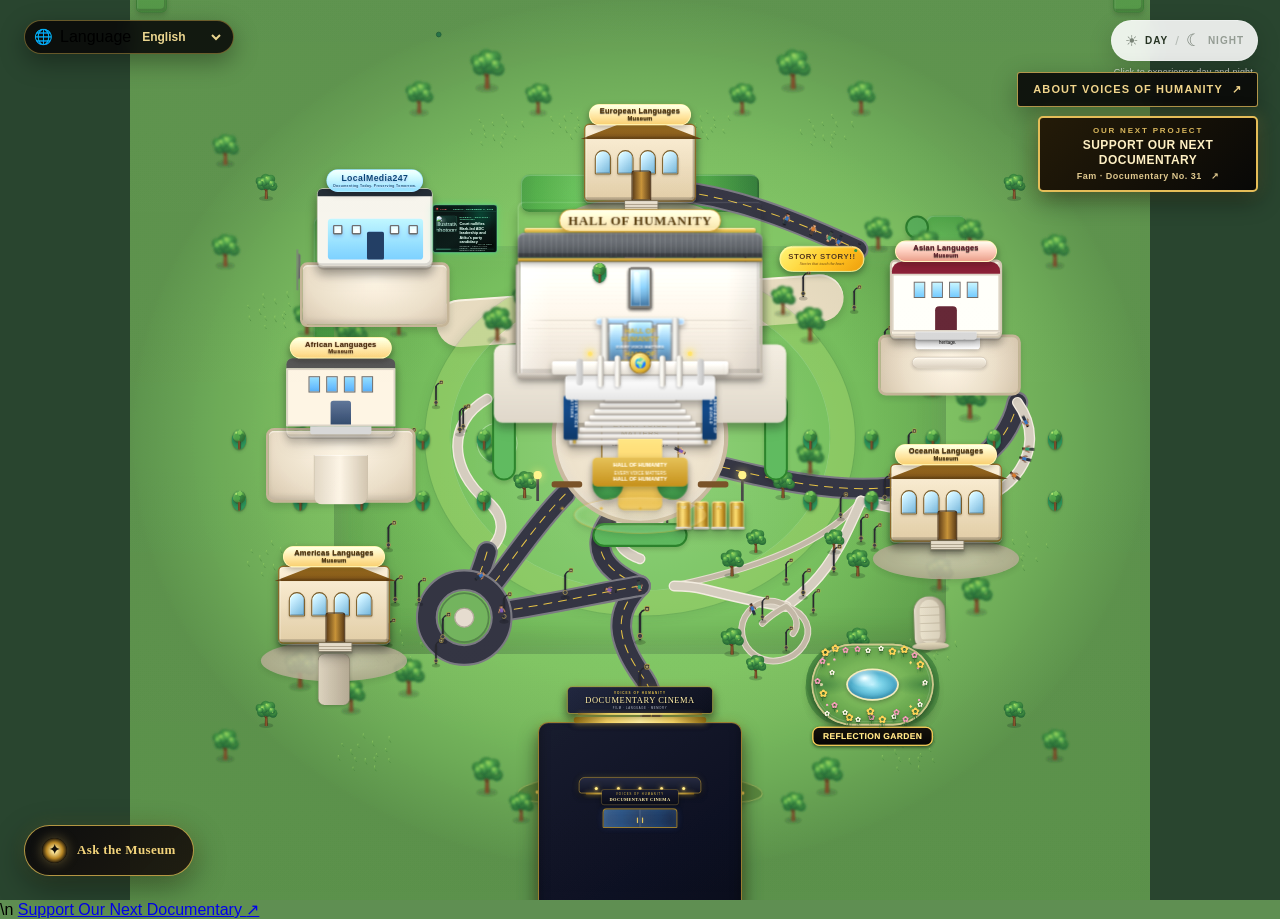
==== museum/index.html @ 7fad0af8 "Fix sponsorship link viewport positioning" ====
<!DOCTYPE html>
<html lang="en">

<head>

    <meta charset="UTF-8">

    <meta name="viewport"
          content="width=device-width, initial-scale=1.0">

    <title>Voices of Humanity Interactive Museum</title>

    <!-- Social sharing / Open Graph -->
    <meta property="og:title" content="Voices of Humanity — Interactive Digital Museum">
    <meta property="og:type" content="website">
    <meta property="og:url" content="https://franciserenje.github.io/voices-of-humanity/museum/">
    <meta property="og:description" content="Enter the living museum of Voices of Humanity: explore languages, cultures, documentaries, reflections and the Hall of Humanity.">
    <meta property="og:site_name" content="Voices of Humanity">
    <meta property="og:locale" content="en_US">
    <meta property="og:image" content="https://franciserenje.github.io/voices-of-humanity/images/logo/voices-of-humanity-logo-new.png">
    <meta property="og:image:alt" content="Voices of Humanity — Interactive Digital Museum">
    <meta property="og:image:type" content="image/png">
    <meta name="twitter:card" content="summary_large_image">
    <meta name="twitter:title" content="Voices of Humanity — Interactive Digital Museum">
    <meta name="twitter:description" content="Explore the living museum of Voices of Humanity. Every Voice Matters.">
    <meta name="twitter:image" content="https://franciserenje.github.io/voices-of-humanity/images/logo/voices-of-humanity-logo-new.png">

    <link rel="stylesheet" href="css/museum.css?v=20261013-lm247-editorial-images">
    <link rel="stylesheet" href="css/africa-click-fix.css?v=20261026-continental-hit-repair">
    <script src="js/continental-museum-click-repair.js?v=20261029-pointerup-recovery"></script>
    <link rel="stylesheet" href="css/cinema.css">
    <link rel="stylesheet" href="css/life/trees.css">
    <link rel="stylesheet" href="css/life/flags.css">
    <link rel="stylesheet" href="css/life/fountain.css">
    <link rel="stylesheet" href="css/life/birds.css">
    <link rel="stylesheet" href="css/life/visitors.css">
    <link rel="stylesheet" href="css/life/weather.css">
    <link rel="stylesheet" href="css/life/gardens.css?v=20261005-weight560">
    <link rel="stylesheet" href="css/museum-videos.css">
    <link rel="stylesheet" href="css/hall-humanity.css">
    <link rel="stylesheet" href="css/donate-column.css?v=20261026-donation-layer-fix">
    <link rel="stylesheet" href="css/museum-chat.css?v=20261009-chat-separation">
    <link rel="stylesheet" href="css/story-story.css?v=20261102-story-beside-hall-v6">
    <link rel="stylesheet" href="css/about-entry.css?v=20261030-about-entry-1">
    <link rel="stylesheet" href="css/fam-sponsorship-garden-entry.css?v=20261104-fam-compact-8">
    <script defer src="js/fam-sponsorship-garden-entry.js?v=20261104-fam-layout-fix-2"></script>

    <!-- TAWK INPUT FOCUS PROTECTION
         Screen-space museum fallbacks must not treat clicks over Tawk's iframe as building clicks. -->
    <script>
    (function(){
      window.__vohIsTawkInteraction = function(event){
        if(!event) return false;
        var target=event.target;
        if(target && target.closest && target.closest('#tawkchat-container,#tawkchat-minified-box,iframe[src*="tawk.to"],iframe[title*="tawk"]')) return true;
        var x=event.clientX, y=event.clientY;
        if((typeof x!=="number" || typeof y!=="number") && event.changedTouches && event.changedTouches.length){
          x=event.changedTouches[0].clientX;
          y=event.changedTouches[0].clientY;
        }
        if(typeof x!=="number" || typeof y!=="number") return false;
        var surfaces=document.querySelectorAll('#tawkchat-container,#tawkchat-minified-box,iframe[src*="tawk.to"],iframe[title*="tawk"]');
        for(var i=0;i<surfaces.length;i++){
          var r=surfaces[i].getBoundingClientRect();
          if(r.width>0 && r.height>0 && x>=r.left && x<=r.right && y>=r.top && y<=r.bottom) return true;
        }
        return false;
      };
    })();
    </script>

    <!-- VOH DONATION BUTTON INTERACTION PRIORITY
         Handle Donate panel controls before legacy museum capture handlers. -->
    <script>
    (function(){
      "use strict";
      function stop(event){
        event.preventDefault();
        event.stopPropagation();
        if(event.stopImmediatePropagation) event.stopImmediatePropagation();
      }
      function announce(message){
        var status=document.getElementById("vohDonateCopyStatus");
        if(status) status.textContent=message;
      }
      function copyAccount(button){
        var number=document.getElementById("vohDonateAccountNumber");
        var value=number ? number.textContent.trim() : "";
        if(!value) return;
        function success(){
          announce("Account number copied.");
          button.textContent="Copied!";
        }
        function failure(){
          announce("Copy was not available. Please select and copy the account number above.");
          button.textContent="Copy account number";
        }
        if(navigator.clipboard && window.isSecureContext && navigator.clipboard.writeText){
          navigator.clipboard.writeText(value).then(success).catch(failure);
          return;
        }
        var field=document.createElement("textarea");
        field.value=value;
        field.setAttribute("readonly","");
        field.style.position="fixed";
        field.style.left="-9999px";
        document.body.appendChild(field);
        field.select();
        var ok=false;
        try{ok=document.execCommand("copy");}catch(error){ok=false;}
        document.body.removeChild(field);
        if(ok) success(); else failure();
      }
      function handle(event){
        var target=event.target;
        if(!target || !target.closest) return;
        var copy=target.closest("#vohCopyAccountNumber");
        var close=target.closest("#vohDonateClose");
        var contact=target.closest("#vohDonateContact");
        if(!copy && !close && !contact) return;
        stop(event);
        var overlay=document.getElementById("vohDonateOverlay");
        if(copy){copyAccount(copy);return;}
        if(overlay){
          overlay.classList.remove("open");
          overlay.setAttribute("aria-hidden","true");
        }
        if(close){
          var donate=document.getElementById("vohDonateColumn");
          if(donate && donate.focus) donate.focus({preventScroll:true});
          return;
        }
        if(contact){
          if(typeof window.__vohOpenMuseumChat==="function") window.__vohOpenMuseumChat(event);
          else {
            var launcher=document.getElementById("museumChatLauncher");
            if(launcher) launcher.click();
          }
        }
      }
      window.addEventListener("click",handle,true);
      window.addEventListener("pointerup",function(event){
        if(event.pointerType!=="mouse") handle(event);
      },true);
      window.addEventListener("touchend",function(event){handle(event);},true);
    })();
    </script>

    <!-- ==========================================
         VOH INTERACTION PRIORITY LAYER
         Registered before the museum engines so
         exhibit clicks cannot be swallowed by legacy
         camera/scene handlers.
    =========================================== -->
    <script>
    (function(){
        function reflectionClose(target){
            var button = target && target.closest ? target.closest(".reflection-garden-close") : null;
            if(!button) return false;
            var overlay = button.closest(".reflection-garden-overlay");
            if(!overlay) return false;
            overlay.classList.remove("open");
            overlay.hidden = true;
            overlay.style.display = "none";
            overlay.style.visibility = "hidden";
            overlay.style.opacity = "0";
            overlay.style.pointerEvents = "none";
            overlay.style.zIndex = "-1";
            document.body.classList.remove("reflection-garden-open");
            return true;
        }

        function isAfricanOverlayActuallyVisible(overlay){
            if(!overlay || overlay.hidden || !overlay.classList.contains("open")) return false;
            var style = window.getComputedStyle ? window.getComputedStyle(overlay) : null;
            if(overlay.getAttribute("aria-hidden") === "true") return false;
            if(style && (style.display === "none" || style.visibility === "hidden" || Number(style.opacity) === 0)) return false;
            return true;
        }

        function ensureAfricanOverlay(){
            var overlay = document.querySelector(".african-languages-experience-overlay");
            if(!overlay){
                overlay = document.createElement("div");
                overlay.className = "african-languages-experience-overlay";
                overlay.innerHTML =
                    '<div class="african-languages-experience-card" role="dialog" aria-modal="true" aria-labelledby="africanLanguagesFallbackTitle">' +
                      '<button class="african-languages-close-hit-zone" type="button" aria-label="Close African Languages Museum">×</button>' +
                      '<div class="african-languages-experience-eyebrow">AFRICAN LANGUAGES MUSEUM</div>' +
                      '<h2 id="africanLanguagesFallbackTitle">African Languages Museum</h2>' +
                      '<p class="african-languages-experience-intro">Explore Africa’s linguistic diversity through language learning, documentaries, cultural knowledge and living community voices.</p>' +
                      '<div class="african-languages-experience-list">' +
                        '<a class="african-language-feature featured" href="/museum/academy/igede.html">' +
                          '<span class="feature-number">01</span><span class="feature-content"><strong>Igede Language Series</strong><span>Explore Igede words, pronunciation, everyday expressions and lessons.</span><small>Igede Language Learning Centre</small></span><span class="feature-action">ENTER CENTRE →</span>' +
                        '</a>' +
                        '<div class="african-language-feature"><span class="feature-number">02</span><span class="feature-content"><strong>Explore African Language Voices</strong><span>Discover languages, documentaries and cultural records from across Africa.</span></span></div>' +
                        '<div class="african-language-feature"><span class="feature-number">03</span><span class="feature-content"><strong>Language, Culture &amp; Memory</strong><span>Stories connecting language with identity, history and heritage.</span></span></div>' +
                      '</div></div>';
                document.body.appendChild(overlay);
                var close = overlay.querySelector(".african-languages-close-hit-zone");
                if(close){
                    close.addEventListener("click", function(e){
                        e.preventDefault();
                        e.stopImmediatePropagation();
                        overlay.classList.remove("open");
                        overlay.hidden = true;
                        overlay.setAttribute("aria-hidden","true");
                        overlay.style.display = "none";
                        document.body.classList.remove("african-languages-overlay-open");
                    }, true);
                }
                overlay.addEventListener("click", function(e){
                    if(e.target === overlay){
                        overlay.classList.remove("open");
                        overlay.hidden = true;
                        overlay.setAttribute("aria-hidden","true");
                        overlay.style.display = "none";
                        document.body.classList.remove("african-languages-overlay-open");
                    }
                }, true);
            }
            return overlay;
        }

        function africanOpen(target){
            var building = target && target.closest
                ? target.closest("#africaMuseum")
                : (target && target.id === "africaMuseum" ? target : null);
            if(!building) return false;
            var overlay = ensureAfricanOverlay();
            if(typeof overlay._open === "function"){
                overlay._open();
            }else{
                overlay.hidden = false;
                overlay.removeAttribute("aria-hidden");
                overlay.style.display = "flex";
                overlay.style.visibility = "visible";
                overlay.style.opacity = "1";
                overlay.style.pointerEvents = "auto";
                overlay.style.zIndex = "2147483647";
                overlay.classList.add("open");
                document.body.classList.add("african-languages-overlay-open");
            }
            return true;
        }

        /* SHARED BUILDING CLICK RECOVERY
           One screen-space fallback for the three affected buildings.
           It calls each building's existing opener and deliberately excludes
           chat panels, open exhibits, and the separate LocalMedia247 news screen. */
        function recoverBuildingClick(event){
            if(!event || event.type !== "click") return false;
            var target = event.target;
            if(target && target.closest){
                if(target.closest("#museumChat,#museumChatLauncher,.reflection-garden-overlay,.lm247-experience-overlay,.lm247-news-reader")) return false;
                /* Ignore clicks inside an exhibit only while it is actually open.
                   A hidden overlay must not block recovery of a building click. */
                var activeExhibit = target.closest(".african-languages-experience-overlay,.voh-continental-direct,.continental-language-experience-overlay");
                if(activeExhibit && activeExhibit.classList.contains("open")) return false;
                if(window.__vohIsTawkInteraction && window.__vohIsTawkInteraction(event)) return false;
            }

            /* DIRECT TARGET PRIORITY — if the browser reports either museum
               building as the click target, open it immediately. Do not depend
               on transformed screen-space bounds or later camera handlers. */
            var directAfrica = target && target.closest ? target.closest("#africaMuseum") : null;
            var directAmericas = target && target.closest ? target.closest("#americasMuseum") : null;
            if(directAfrica){
                var directAfricaOverlay = document.querySelector(".african-languages-experience-overlay");
                if(!isAfricanOverlayActuallyVisible(directAfricaOverlay)){
                    africanOpen(directAfrica);
                    event.preventDefault();
                    if(event.stopImmediatePropagation) event.stopImmediatePropagation();
                    else event.stopPropagation();
                    return true;
                }
            }
            if(directAmericas){
                var directAmericasOverlay = document.querySelector('.voh-continental-direct[data-building="americasMuseum"]') ||
                                            document.querySelector('.continental-language-experience-overlay[data-building="americasMuseum"]');
                if(directAmericasOverlay && !directAmericasOverlay.classList.contains("open")){
                    if(typeof directAmericasOverlay._open === "function") directAmericasOverlay._open();
                    else {
                        directAmericasOverlay.hidden = false;
                        directAmericasOverlay.removeAttribute("aria-hidden");
                        directAmericasOverlay.style.display = "flex";
                        directAmericasOverlay.style.visibility = "visible";
                        directAmericasOverlay.style.opacity = "1";
                        directAmericasOverlay.style.pointerEvents = "auto";
                        directAmericasOverlay.style.zIndex = "2147483647";
                        directAmericasOverlay.classList.add("open");
                    }
                    event.preventDefault();
                    if(event.stopImmediatePropagation) event.stopImmediatePropagation();
                    else event.stopPropagation();
                    return true;
                }
            }

            var x = event.clientX, y = event.clientY;
            if(typeof x !== "number" || typeof y !== "number") return false;

            function containsPoint(el){
                if(!el) return false;
                var r = el.getBoundingClientRect();
                return r.width > 0 && r.height > 0 && x >= r.left && x <= r.right && y >= r.top && y <= r.bottom;
            }

            var africa = document.getElementById("africaMuseum");
            var africaHit = africa && africa.querySelector(":scope > .full-building-hit-surface");
            /* Use the actual building and its transparent hit surface. The
               whole Africa complex is much larger than the building and must
               not turn nearby paths or exhibits into accidental Africa clicks. */
            var africaBoundsHit = containsPoint(africaHit) || containsPoint(africa);
            if(!africaBoundsHit && africa){
                var africaRect = africa.getBoundingClientRect();
                africaBoundsHit = africaRect.width > 0 && africaRect.height > 0 &&
                    x >= africaRect.left - 12 && x <= africaRect.right + 12 &&
                    y >= africaRect.top - 74 && y <= africaRect.bottom + 12;
            }
            if(africaBoundsHit){
                var africaOverlay = document.querySelector(".african-languages-experience-overlay");
                if(isAfricanOverlayActuallyVisible(africaOverlay)) return false;

                /* Recover even if the main exhibit script failed to create its
                   panel: africanOpen() creates the fallback panel when needed. */
                if(africa && typeof africanOpen === "function") africanOpen(africa);
                else if(africaOverlay && typeof africaOverlay._open === "function") africaOverlay._open();

                event.preventDefault();
                if(typeof event.stopImmediatePropagation === "function") event.stopImmediatePropagation();
                else event.stopPropagation();
                return true;
            }

            var americas = document.getElementById("americasMuseum");
            var americasHit = americas && americas.querySelector(":scope > .full-building-hit-surface");
            var americasBoundsHit = containsPoint(americasHit) || containsPoint(americas);
            if(!americasBoundsHit && americas){
                var americasRect = americas.getBoundingClientRect();
                americasBoundsHit = americasRect.width > 0 && americasRect.height > 0 &&
                    x >= americasRect.left - 12 && x <= americasRect.right + 12 &&
                    y >= americasRect.top - 74 && y <= americasRect.bottom + 12;
            }
            if(americasBoundsHit){
                var americaOverlay = document.querySelector('.voh-continental-direct[data-building="americasMuseum"]') ||
                                     document.querySelector('.continental-language-experience-overlay[data-building="americasMuseum"]');
                if(americaOverlay && !americaOverlay.classList.contains("open")){
                    if(typeof americaOverlay._open === "function") americaOverlay._open();
                    else {
                        americaOverlay.hidden = false;
                        americaOverlay.style.display = "flex";
                        americaOverlay.style.visibility = "visible";
                        americaOverlay.style.opacity = "1";
                        americaOverlay.style.pointerEvents = "auto";
                        americaOverlay.style.zIndex = "2147483647";
                        americaOverlay.classList.add("open");
                    }
                    event.preventDefault();
                    event.stopImmediatePropagation();
                    return true;
                }
                return false;
            }

            var lmBuilding = document.getElementById("lm247Building");
            if(containsPoint(lmBuilding)){
                /* The live news screen is a distinct clickable surface. */
                if(containsPoint(document.getElementById("lm247NewsWall"))) return false;
                if(typeof window.__vohOpenLocalMedia247 === "function"){
                    window.__vohOpenLocalMedia247();
                    event.preventDefault();
                    event.stopImmediatePropagation();
                    return true;
                }
            }
            return false;
        }

        function africanClose(target){
            var button = target && target.closest ? target.closest(".african-languages-experience-close") : null;
            if(!button) return false;

            var overlay = button.closest(".african-languages-experience-overlay");
            if(!overlay) return false;

            overlay.classList.remove("open");
            overlay.hidden = true;
            overlay.setAttribute("aria-hidden","true");
            overlay.style.display = "none";
            overlay.style.visibility = "hidden";
            overlay.style.opacity = "0";
            overlay.style.pointerEvents = "none";
            overlay.style.zIndex = "-1";
            document.body.classList.remove("african-languages-overlay-open");

            if(typeof window.returnToMuseumHomepage === "function"){
                window.returnToMuseumHomepage();
            }
            return true;
        }

        function capture(event){
            /* ASK THE MUSEUM launcher — absolute first priority.
               The launcher sits outside #museumChat, so the world hit-test
               layers must never be allowed to swallow its click. */
            var launcherTarget = event && event.target && event.target.closest
                ? event.target.closest("#museumChatLauncher")
                : null;
            if(launcherTarget){
                /* Handle the launcher only on the completed click gesture.
                   Opening on pointerdown/touchend and then toggling again on
                   click caused the guide to open and immediately close. */
                if(event.type === "click"){
                    event.preventDefault();
                    if(typeof event.stopImmediatePropagation === "function") event.stopImmediatePropagation();
                    if(typeof window.__vohOpenMuseumChat === "function"){
                        window.__vohOpenMuseumChat(event);
                    }
                }
                return;
            }

            /* ASK THE MUSEUM — absolute first priority.
               Several older museum hit-test layers are registered later
               and can swallow clicks based on screen coordinates. Handle
               suggestion clicks here, before those layers get the event. */
            var chatTarget = event && event.target && event.target.closest
                ? event.target.closest("#museumChat")
                : null;
            if(chatTarget){
                /* Ask the Museum owns its own interaction path. This handler
                   is deliberately the earliest window-capture layer so no
                   later museum hit-test can swallow a suggestion click. */
                var path = typeof event.composedPath === "function" ? event.composedPath() : [];
                var suggestion = null;

                for(var i=0;i<path.length;i++){
                    var node=path[i];
                    if(node && node.getAttribute && node.getAttribute("data-chat-intent")){
                        suggestion=node;
                        break;
                    }
                }

                if(!suggestion && event.target && event.target.closest){
                    suggestion=event.target.closest("[data-chat-intent]");
                }

                if(suggestion){
                    var intent=suggestion.getAttribute("data-chat-intent");
                    var handled=suggestion.getAttribute("data-voh-handled");

                    /* Suggestions are activated only by the completed click.
                       Handling pointerdown/touchstart here can cancel the
                       browser's later click, making the buttons appear dead. */
                    if(event.type === "click"){
                        event.preventDefault();
                        if(typeof event.stopImmediatePropagation === "function"){
                            event.stopImmediatePropagation();
                        }else{
                            event.stopPropagation();
                        }

                        var messages=document.getElementById("museumChatMessages");
                        var answerFn=window.VOHMuseumAnswerFor;

                        if(messages){
                            var bot=document.createElement("div");
                            bot.className="museum-chat-message museum-chat-bot";

                            if(typeof answerFn === "function"){
                                bot.innerHTML=answerFn("intent:"+intent);
                            }else{
                                var emergency={
                                    voices:"Voices of Humanity is a digital museum dedicated to documenting, preserving and celebrating the world's languages and cultures through documentary filmmaking, research, education and digital archiving. Its guiding principle is: <em>Every Voice Matters.</em>",
                                    whatSee:"You can explore the Hall of Humanity, Reflection Garden, Documentary Cinema, continental language museums and the LocalMedia247 media space.",
                                    reflection:"The Reflection Garden is the museum's quiet space for daily reflections. It preserves the numbered Voices of Humanity reflection cards as a living archive.",
                                    hall:"The Hall of Humanity is the symbolic heart of the museum. It represents a shared home for humanity's many voices and carries the message <em>Every Voice Matters.</em>",
                                    services:"<strong>LocalMedia247 services</strong><br><br>Verified news reporting, fact-checking, documentary research and production, video editing, content creation, website creation and digital media projects.",
                                    human:"<strong>Speak to a human</strong><br><br>Francis is available to respond personally. Start a live conversation with the Voices of Humanity team below.<br><br><button type=\"button\" class=\"museum-live-helpdesk-button\" onclick=\"window.__vohOpenLiveHelpdesk && window.__vohOpenLiveHelpdesk()\">Start live chat →</button>"
                                };
                                bot.innerHTML=emergency[intent]||emergency.voices;
                            }

                            messages.appendChild(bot);
                            messages.scrollTop=messages.scrollHeight;
                        }
                    }
                    return;
                }

                /* Non-suggestion controls in Ask the Museum are also outside
                   the world hit-test system. */
                return;
            }

            /* African Museum close gets first priority at the window
               capture layer, before any building/camera handlers. */
            if(event.type === "click" && africanClose(event.target)){
                event.preventDefault();
                event.stopImmediatePropagation();
                return;
            }

            if(reflectionClose(event.target)){
                event.preventDefault();
                event.stopImmediatePropagation();
                return;
            }

            if(recoverBuildingClick(event)) return;

        }
        window.addEventListener("pointerdown", capture, true);
        window.addEventListener("click", capture, true);
        window.addEventListener("touchend", capture, true);

        /* LOCALMEDIA247 BUILDING PRIORITY
           The headquarters is its own interaction surface. Register this
           early, before the museum/world handlers, so a building click cannot
           be swallowed by camera or scene navigation. The news wall remains
           a separate sibling target. */
        function localMedia247BuildingOpen(event){
            if(typeof window.__vohOpenLocalMedia247 !== "function") return false;

            /* The Ask the Museum panel is a completely separate UI layer.
               Never let the LocalMedia247 screen-space fallback interpret
               clicks inside the chat as clicks on the building underneath. */
            var chat = event && event.target && event.target.closest
                ? event.target.closest("#museumChat")
                : null;
            if(chat || (window.__vohIsTawkInteraction && window.__vohIsTawkInteraction(event))) return false;

            var building = event && event.target && event.target.closest
                ? event.target.closest("#lm247Building")
                : null;

            /* Normal path: the event actually lands on the building. */
            if(!building){
                /* Robust fallback: if another world/camera layer becomes the
                   event target, use the building's actual screen-space bounds.
                   This keeps the building clickable without moving or covering
                   the separate news screen. */
                var el = document.getElementById("lm247Building");
                var screen = document.getElementById("lm247NewsWall");
                if(!el || !event || typeof event.clientX !== "number" || typeof event.clientY !== "number"){
                    return false;
                }

                var rect = el.getBoundingClientRect();
                var insideBuilding =
                    event.clientX >= rect.left &&
                    event.clientX <= rect.right &&
                    event.clientY >= rect.top &&
                    event.clientY <= rect.bottom;

                if(!insideBuilding) return false;

                /* Keep the news wall independent by its actual event target.
                   Its bounding rectangle can overlap the building's screen-space
                   box and must not suppress clicks on the building's left side. */
                if(event.target && event.target.closest && event.target.closest("#lm247NewsWall")) return false;
            }

            event.preventDefault();
            if(typeof event.stopImmediatePropagation === "function"){
                event.stopImmediatePropagation();
            }else{
                event.stopPropagation();
            }
            window.__vohOpenLocalMedia247();
            return true;
        }

        /* Use one completed click gesture for LocalMedia247.
           Opening on pointerdown/touchend and again on click can fire the
           same open action multiple times and make the building appear dead. */
        window.addEventListener("click", function(event){
            localMedia247BuildingOpen(event);
        }, true);


        document.addEventListener("keydown", function(event){
            if(event.key === "Escape"){
                var reflection=document.querySelector(".reflection-garden-overlay.open");
                if(reflection){
                    reflection.classList.remove("open");
                    reflection.hidden=true;
                    reflection.style.display="none";
                    reflection.style.visibility="hidden";
                    reflection.style.opacity="0";
                    reflection.style.pointerEvents="none";
                    reflection.style.zIndex="-1";
                    document.body.classList.remove("reflection-garden-open");
                }
            }
        }, true);
    })();
    </script>

</head>

<body>

<a class="museum-about-shortcut" href="../about.html" target="_blank" rel="noopener" aria-label="Read about Voices of Humanity">ABOUT VOICES OF HUMANITY <span aria-hidden="true">↗</span></a>

<div id="viewport">
<div id="dayNightControl" aria-label="Museum time control">
    <button id="dayNightToggle" type="button" aria-pressed="true">
        <span class="timeIcon">☀</span>
        <span class="timeLabel">DAY</span>
        <span class="timeDivider">/</span>
        <span class="timeIcon nightIcon">☾</span>
        <span class="timeLabel active">NIGHT</span>
    </button>
    <div id="timeHint">Click to experience day and night</div>
</div>


<!--=====================================
        MUSEUM INFORMATION PANEL
======================================-->

<div id="museumPanel">

    <div id="museumPanelHeader">

        🏛 Hall of Humanity

    </div>

    <div id="museumPanelBody">

        The symbolic heart of
        Voices of Humanity.

        <br><br>

        Every language tells a story.

        Every culture preserves wisdom.

        Every voice matters.

    </div>

    <button id="enterMuseum">

        ENTER

    </button>

</div>

<div id="world">

    <div id="skyOverlay"></div>

    <div id="campus">

<!-- ======================================
     MUSEUM CAMPUS
====================================== -->


    <!-- ======================================
         HERITAGE SQUARE
    ====================================== -->

    <section id="heritage-square">

        <div id="fountain"></div>

        <div class="flag flag1"></div>
        <div class="flag flag2"></div>
        <div class="flag flag3"></div>
        <div class="flag flag4"></div>

    </section>


    <!-- ======================================
         HALL OF HUMANITY
    ====================================== -->

  
        <div class="cornerGarden garden1"></div>
<div class="cornerGarden garden2"></div>
<div class="cornerGarden garden3"></div>
<div class="cornerGarden garden4"></div>

<section id="hall-humanity" class="flyTarget" aria-label="Focus on Hall of Humanity">

        <div class="hall-title">

            Hall of Humanity

        </div>

        <div class="hall-roof"></div>

        <div class="hall-body">

            <div class="windows">

                <div class="window"></div>
                <div class="window"></div>
                <div class="window"></div>
                <div class="window"></div>
                <div class="window"></div>
                <div class="window"></div>

            </div>

            <div class="hallEntrance">

            <div class="glassCanopy">

    <div class="canopyTop"></div>

    <div class="canopySupport supportLeft"></div>

    <div class="canopySupport supportRight"></div>

</div>

    <div class="mainGlassDoor"></div>

    <div class="sideGlass leftGlass"></div>

    <div class="sideGlass rightGlass"></div>

            <div class="pillar leftPillar"></div>

<div class="pillar rightPillar"></div>

<div class="hallGoldSign">

    HALL OF HUMANITY

    <span>Every Voice Matters</span>

</div>

</div>

        </div>

       <div class="hall-grand-entrance">

    <!-- Upper Marble Terrace -->

    <div class="entrance-terrace"></div>

    <!-- Grand Staircase -->

    <div class="grand-staircase">

        <div class="stair step1"></div>
        <div class="stair step2"></div>
        <div class="stair step3"></div>
        <div class="stair step4"></div>
        <div class="stair step5"></div>
        <div class="stair step6"></div>
        <div class="stair step7"></div>
        <div class="stair step8"></div>

        <div class="handrail left"></div>
        <div class="handrail right"></div>

        
    </div>
    <div class="museumBanner bannerLeft">

    EVERY VOICE MATTERS

</div>

<div class="museumBanner bannerRight">

    LANGUAGES OF THE WORLD

</div>
    

<div class="entrance-terrace">

    <div class="terrace-floor"></div>

    <div class="balustrade left"></div>
    <div class="balustrade right"></div>

    <div class="column left1"></div>
    <div class="column left2"></div>

    <div class="column right1"></div>
    <div class="column right2"></div>

    <div class="entrance-light light-left"></div>
    <div class="entrance-light light-right"></div>

</div>

<div class="museumSeal">

🌍

</div>

        <div class="ceremonial-path"></div>

        <div class="hall-forecourt">
            <div class="voice-pillar pillar-igede">IG</div>
            <div class="voice-pillar pillar-yoruba">YO</div>
            <div class="voice-pillar pillar-igbo">IG</div>
            <div class="voice-pillar pillar-hausa">HA</div>
            <div class="voice-pillar pillar-swahili">SW</div>
            <div class="voice-pillar pillar-sami">SA</div>
            <div class="voice-pillar pillar-wukchumni">WU</div>
            <div class="voice-pillar pillar-samoan">SM</div>
            <div class="forecourt-ring"></div>
        </div>

        <div class="hall-flag-line" aria-hidden="true">
            <span>◈</span><span>◈</span><span>◈</span><span>◈</span><span>◈</span>
        </div>

        <div class="planter planter-left"></div>
        
        <div class="planter planter-right"></div>

        <div class="hall-plaque">

    HALL OF HUMANITY

    <span>Every Voice Matters</span>

    </div>

    </section>


<!-- Donate now appears inside the opened Hall of Humanity gallery. -->

<!-- ======================================
         GRAND PLAZA
====================================== -->

<section id="grandPlaza">

    <div class="plazaCircle"></div>

    <div class="flowerBed flowerTop"></div>
    <div class="flowerBed flowerBottom"></div>

    <div class="flowerBed flowerLeft"></div>
    <div class="flowerBed flowerRight"></div>

    <div class="bench bench1"></div>
    <div class="bench bench2"></div>

    <div class="bench bench3"></div>
    <div class="bench bench4"></div>

    <div class="lamp lamp1"></div>
    <div class="lamp lamp2"></div>

    <div class="lamp lamp3"></div>
    <div class="lamp lamp4"></div>

    <!-- HERITAGE MONUMENT -->

<div id="heritageMonument">

    <div class="monumentGlobe"></div>

    <div class="monumentBody">

        <h2>EVERY VOICE MATTERS</h2>

        <p>
            Languages are humanity's living heritage.
        </p>

        <span>
            Voices of Humanity Interactive Museum
        </span>

    </div>

</div>

    <div class="directionSign signNorth">

        ↑ Hall of Humanity

    </div>


</section>

<div id="eternalFlame">

    <div class="flame-base"></div>

    <div class="flame"></div>

</div>

    <!-- ======================================
     HALL GARDENS
====================================== -->

<div class="hallGarden northGarden"></div>
<div class="hallGarden southGarden"></div>

<div class="hallGarden westGarden"></div>
<div class="hallGarden eastGarden"></div>

<div class="flowerBed flowerA"></div>
<div class="flowerBed flowerB"></div>

<div class="flowerBed flowerC"></div>
<div class="flowerBed flowerD"></div>

<div class="royalTree treeA"></div>
<div class="royalTree treeB"></div>

<div class="royalTree treeC"></div>
<div class="royalTree treeD"></div>
  
<!-- ===========================
     LM247 AVENUE
=========================== -->

<div class="lmTree tree1"></div>
<div class="lmTree tree2"></div>
<div class="lmTree tree3"></div>

<div class="lmTree tree4"></div>
<div class="lmTree tree5"></div>
<div class="lmTree tree6"></div>

<div class="streetLight light1">

    <div class="lampHead"></div>

    <div class="lightGlow"></div>

</div>

<div class="streetLight light2">

    <div class="lampHead"></div>

    <div class="lightGlow"></div>

</div>

<!-- LocalMedia247 direction sign removed: the headquarters carries the single brand lockup. -->

   <!-- ======================================
     LOCALMEDIA247 HEADQUARTERS
====================================== -->

<div id="lm247Complex">

    <div id="lm247Building" role="button" tabindex="0" aria-label="Open LocalMedia247" onclick="if(window.__vohOpenLocalMedia247){event.preventDefault();event.stopPropagation();window.__vohOpenLocalMedia247();}" onkeydown="if(event.key==='Enter'||event.key===' '){event.preventDefault();if(window.__vohOpenLocalMedia247)window.__vohOpenLocalMedia247();}">
        <button class="lm247-building-hit-surface" type="button" aria-label="Open LocalMedia247" onclick="event.preventDefault();event.stopImmediatePropagation();if(window.__vohOpenLocalMedia247){window.__vohOpenLocalMedia247();}"></button>
        <button class="lm247-building-hit-left" type="button" aria-label="Open LocalMedia247 (left side)" onclick="event.preventDefault();event.stopImmediatePropagation();if(window.__vohOpenLocalMedia247){window.__vohOpenLocalMedia247();}"></button>

        <div class="roof-strip"></div>

        <div class="lm247Title">
            LocalMedia247
            <span>Documenting Today. Preserving Tomorrow.</span>
        </div>

        <div class="glass-wall">

            <div class="glass-door"></div>

            <div class="window w1"></div>
            <div class="window w2"></div>
            <div class="window w3"></div>
            <div class="window w4"></div>

        </div>

    </div>

    <div class="plaza"></div>

    <div class="ledScreen" id="lm247NewsWall" aria-label="LocalMedia247 live news wall">
        <div class="lm247-news-wall-top">
            <span class="lm247-news-live"><i></i> LIVE</span>
            <span class="lm247-news-date">TODAY</span>
        </div>
        <div class="lm247-news-visual" aria-hidden="true"><span>⛽</span></div>
        <div class="lm247-news-copy">
            <span class="lm247-news-category">NIGERIA</span>
            <strong class="lm247-news-headline">Today's LocalMedia247 News</strong>
            <small class="lm247-news-source">LOCALMEDIA247</small>
        </div>
        <div class="lm247-news-progress"><span></span></div>
    </div>


    <div class="flagPole"></div>

    <div class="flag"></div>

    <div class="tree tree1"></div>
    <div class="tree tree2"></div>

</div>

<!-- ======================================
     LIVING LANGUAGES GARDEN
====================================== -->

<section id="livingGarden">

    <!-- Main Curved Path -->
    <div class="gardenPath"></div>

    <!-- Central Tree Area -->
    <div id="treeOfHumanitySite"></div>

    <!-- Future Language Trees -->
    <div id="igedeTreeSite"></div>

    <div id="africaTreeSite"></div>

    <div id="asiaTreeSite"></div>

    <div id="europeTreeSite"></div>

</section>

    <!-- ======================================
     AFRICAN LANGUAGES MUSEUM
====================================== -->

<div id="africaComplex" class="museum-complex">

    <!-- Museum Building -->

    <div id="africaMuseum" aria-label="Focus on African Languages Museum">

        <button class="full-building-hit-surface" type="button" aria-label="Open African Languages Museum"></button>

        <div class="museum-title">
            <span class="title-main">African Languages</span><span class="title-sub">Museum</span>
        </div>

        <div class="museum-roof"></div>

        <div class="museum-body">

            <div class="museum-windows">

                <div class="museum-window"></div>
                <div class="museum-window"></div>
                <div class="museum-window"></div>
                <div class="museum-window"></div>

            </div>

            <div class="museum-door"></div>

        </div>

        <div class="museum-steps"></div>

    </div>

    <!-- Forecourt -->

    <div class="museum-plaza"></div>

    <!-- Walkway -->

    <div class="museum-path"></div>

    <!-- Information Board -->

    <div class="info-board">

        Africa is home to over
        <strong>2,000 living languages.</strong>

    </div>

</div>

    <!-- ======================================
         ASIAN LANGUAGES MUSEUM
    ====================================== -->

    <section id="asiaComplex">

        <div id="asiaMuseum" aria-label="Focus on Asian Languages Museum">

            <div class="asia-name">

                <span class="title-main">Asian Languages</span><span class="title-sub">Museum</span>

            </div>

            <div class="asia-roof"></div>

            <div class="asia-body">

                <div class="asia-windows">

                    <div class="asia-window"></div>
                    <div class="asia-window"></div>
                    <div class="asia-window"></div>
                    <div class="asia-window"></div>

                </div>

                <div class="asia-door"></div>

            </div>

            <div class="asia-steps"></div>

        </div>

        <div class="museum-plaza asia-plaza"></div>

        <div class="museum-path asia-path"></div>

        <div class="info-board asia-board">

            Discover Asia's rich linguistic heritage.

        </div>

    </section>

    <!-- ======================================
     EUROPEAN LANGUAGES MUSEUM
====================================== -->

<section id="europeComplex" class="museum-complex continental-museum">

    <div id="europeMuseum" aria-label="Focus on European Languages Museum">

        <div class="continental-title">
            <span class="title-main">European Languages</span><span class="title-sub">Museum</span>
        </div>

        <div class="continental-roof"></div>

        <div class="continental-body">

            <div class="continental-windows">
                <div class="continental-window"></div>
                <div class="continental-window"></div>
                <div class="continental-window"></div>
                <div class="continental-window"></div>
            </div>

            <div class="continental-door"></div>

        </div>

        <div class="continental-steps"></div>

    </div>

    <div class="museum-plaza europe-plaza"></div>

    <div class="museum-path europe-path"></div>

    <div class="info-board europe-board">

        Explore Europe's rich tapestry of languages,
        cultures and linguistic histories.

    </div>

</section>


<!-- ======================================
     AMERICAS LANGUAGES MUSEUM
====================================== -->

<section id="americasComplex" class="museum-complex continental-museum">

    <div id="americasMuseum" aria-label="Focus on Americas Languages Museum">

        <button class="full-building-hit-surface" type="button" aria-label="Open Americas Languages Museum"></button>

        <div class="continental-title">
            <span class="title-main">Americas Languages</span><span class="title-sub">Museum</span>
        </div>

        <div class="continental-roof"></div>

        <div class="continental-body">

            <div class="continental-windows">
                <div class="continental-window"></div>
                <div class="continental-window"></div>
                <div class="continental-window"></div>
                <div class="continental-window"></div>
            </div>

            <div class="continental-door"></div>

        </div>

        <div class="continental-steps"></div>

    </div>

    <div class="museum-plaza americas-plaza"></div>

    <div class="museum-path americas-path"></div>

    <div class="info-board americas-board">

        Discover the languages and cultural voices
        of North, Central and South America.

    </div>

</section>


<!-- ======================================
     OCEANIA LANGUAGES MUSEUM
====================================== -->

<section id="oceaniaComplex" class="museum-complex continental-museum">

    <div id="oceaniaMuseum" aria-label="Focus on Oceania Languages Museum">

        <div class="continental-title">
            <span class="title-main">Oceania Languages</span><span class="title-sub">Museum</span>
        </div>

        <div class="continental-roof"></div>

        <div class="continental-body">

            <div class="continental-windows">
                <div class="continental-window"></div>
                <div class="continental-window"></div>
                <div class="continental-window"></div>
                <div class="continental-window"></div>
            </div>

            <div class="continental-door"></div>

        </div>

        <div class="continental-steps"></div>

    </div>

    <div class="museum-plaza oceania-plaza"></div>

    <div class="museum-path oceania-path"></div>

    <div class="info-board oceania-board">

        Discover the extraordinary linguistic
        diversity of Australia's Pacific region.

    </div>

</section>

    <!-- ======================================
         DOCUMENTARY CINEMA
    ====================================== -->

    <section id="cinema">

        <h2>

            Documentary Cinema

        </h2>

    </section>


    <!-- ======================================
         GRAND ENTRANCE
    ====================================== -->

    <section class="grand-entrance">

        <div class="museum-sign">

            <h2>

                VOICES OF HUMANITY

            </h2>

            <p>

                The Digital Museum of the World's Languages

            </p>

        </div>

       
        <div class="visitor-centre">

            <span>Visitor Centre</span>
            <a class="visitor-about-link" href="../about.html" target="_blank" rel="noopener">About Voices of Humanity <span aria-hidden="true">↗</span></a>
            <a class="visitor-portfolio-link" href="../work-with-me.html" target="_blank" rel="noopener">Professional Portfolio <span aria-hidden="true">↗</span></a>
            <a class="visitor-sponsor-link" href="sponsorship.html" target="_blank" rel="noopener">Support Our Next Documentary <span aria-hidden="true">↗</span></a>

        </div>

        <div class="security-left"></div>

        <div class="security-right"></div>

        <div class="flag-row">

            <div class="flag"></div>
            <div class="flag"></div>
            <div class="flag"></div>
            <div class="flag"></div>
            <div class="flag"></div>

        </div>

    </section>

</div>

</div>

</div>


<!-- ======================================
     DATA
====================================== -->

<script src="data/buildings.js"></script>
<script src="data/districts.js"></script>
<script src="data/gardens.js?v=20261005-walkway"></script>
<script src="data/reflections.js?v=20261005"></script>
<script src="js/camera.js"></script>
<script src="data/languages.js"></script>
<script src="data/collections.js"></script>
<script src="data/documentaries.js"></script>
<script src="data/museum-videos.js"></script>
<script src="data/public-content.js"></script>\n<script src="data/lm247-news.js?v=20261105-thursday-news"></script>
<script src="data/museum-knowledge.js"></script>
<script src="data/hall-of-humanity.js"></script>
<script src="data/visitors.js"></script>
<script src="data/campus-layout.js"></script>
<script src="data/campus-zones.js"></script>
<script src="data/roadGraph.js"></script>
<script src="data/waypoints.js"></script>
<script src="data/environment.js"></script>

<!-- ======================================
     JAVASCRIPT
====================================== -->

<script src="engine/navigationEngine.js"></script>

<script src="engine/masterEngine.js"></script>

<script src="engine/registryEngine.js"></script>

<script src="engine/initializer.js"></script>

<script src="engine/worldEngine.js"></script>

<script src="engine/coordinatesEngine.js"></script>

<script src="engine/districtEngine.js"></script>

<script src="engine/zoneEngine.js"></script>

<script src="engine/buildingEngine.js"></script>

<script src="engine/treeEngine.js"></script>

<script src="engine/roadEngine.js"></script>

<script src="engine/gardenEngine.js?v=20261005-share-link"></script>

<script src="engine/lightingEngine.js"></script>

<script src="engine/landscapeEngine.js"></script>

<script src="engine/lifeEngine.js"></script>

<script src="engine/animationEngine.js"></script>

<script src="engine/hallDistrictEngine.js"></script>

<script src="engine/hallBuildingEngine.js"></script>

<script src="engine/visitorEngine.js"></script>

<script src="engine/documentaryEngine.js"></script>
<script src="engine/museumVideoEngine.js"></script>
<script src="engine/hallHumanityEngine.js?v=20261026-hall-donate-in-gallery"></script>

<script src="engine/cinemaEngine.js"></script>

<script src="engine/museumEngine.js"></script>

<script src="js/museum.js?v=20261025-continental-click-consolidation"></script>
<script src="js/lm247-news-reader.js?v=20261014-image-wall"></script>
<script src="js/story-story.js?v=20261102-story-beside-hall-v6"></script>


<script>
/* PERFORMANCE: non-critical museum UI loads after the core museum is interactive. */
(function(){
  function loadScript(src){
    return new Promise(function(resolve){
      var s=document.createElement("script");
      s.src=src;
      s.onload=resolve;
      s.onerror=resolve;
      document.head.appendChild(s);
    });
  }
  function start(){
    /* museum-chat.js is loaded synchronously above so multilingual chat
       support is available before visitors begin typing. */
    loadScript("js/museum-language.js");
  }
  if(document.readyState==="complete") setTimeout(start,350);
  else window.addEventListener("load",function(){ setTimeout(start,350); },{once:true});
})();
</script>

<script>
/* FINAL HALL OF HUMANITY FALLBACK
   Kept inline so the Hall remains interactive even if another museum
   engine changes the event stack. */
(function(){
  function installHallFallback(){
    var hall=document.getElementById("hall-humanity");
    if(!hall || hall.dataset.finalHallFallback==="true") return;
    hall.dataset.finalHallFallback="true";

    function openHall(){
      if(typeof window.openHallHumanityExperience==="function"){
        window.openHallHumanityExperience();
        return;
      }
      var overlay=document.querySelector(".hall-exhibition-overlay");
      if(overlay){
        overlay.classList.add("open");
        overlay.style.display="block";
        document.body.classList.add("hall-overlay-open");
      }
    }

    /* Reliable activation: the museum's navigation engine also listens
       for pointer events, so catch a clean tap/click at window level. */
    function isInsideHall(e){
      /* Ask the Museum is a fixed UI layer. Never let the Hall's
         screen-space fallback treat a chat-button click as a Hall click. */
      if(e && e.target && e.target.closest && e.target.closest("#museumChat")) return false;
      var rect=hall.getBoundingClientRect();
      return e.clientX>=rect.left && e.clientX<=rect.right &&
             e.clientY>=rect.top && e.clientY<=rect.bottom;
    }

    hall.addEventListener("click",function(e){
      e.preventDefault();
      e.stopPropagation();
      openHall();
    },true);

    window.addEventListener("pointerup",function(e){
      /* Never let the Hall's background hit-test reopen the exhibition
         while a visitor is interacting with the open exhibition itself. */
      if(document.querySelector(".hall-exhibition-overlay.open")) return;
      if(e.button!==undefined && e.button!==0) return;
      if(isInsideHall(e)){
        e.preventDefault();
        e.stopPropagation();
        openHall();
      }
    },true);

    window.addEventListener("click",function(e){
      /* The close button lives inside the Hall overlay. The fallback
         building detector must stand down while that overlay is open,
         otherwise closing it immediately reopens the Hall. */
      if(document.querySelector(".hall-exhibition-overlay.open")) return;
      if(isInsideHall(e)){
        e.preventDefault();
        e.stopPropagation();
        openHall();
      }
    },true);
  }

  if(document.readyState==="loading"){
    document.addEventListener("DOMContentLoaded",installHallFallback);
  }else{
    installHallFallback();
  }
  window.addEventListener("load",installHallFallback,{once:true});
})();
</script>


<!-- ======================================
     EXHIBIT CLOSE SAFETY LAYER
     Handles close controls before the museum's
     other global interaction handlers.
====================================== -->
<script>
(function(){
  function forceClose(target){
    if(!target || !target.closest) return false;

    var reflectionClose=target.closest(".reflection-garden-close");
    if(reflectionClose){
      var reflection=reflectionClose.closest(".reflection-garden-overlay");
      if(reflection){
        reflection.classList.remove("open");
        reflection.hidden=true;
        reflection.style.display="none";
        reflection.style.visibility="hidden";
        reflection.style.opacity="0";
        reflection.style.pointerEvents="none";
        reflection.style.zIndex="-1";
        document.body.classList.remove("reflection-garden-open");
        return true;
      }
    }

    var newsClose=target.closest(".lm247-news-reader-close,[data-news-reader-close]");
    if(newsClose){
      var reader=newsClose.closest(".lm247-news-reader");
      if(reader){
        reader.classList.remove("open");
        reader.setAttribute("aria-hidden","true");
        reader.hidden=true;
        reader.style.display="none";
        reader.style.visibility="hidden";
        reader.style.opacity="0";
        reader.style.pointerEvents="none";
        reader.style.zIndex="-1";
        document.body.classList.remove("lm247-news-reader-open");
        return true;
      }
    }

    return false;
  }

  function capture(event){
    if(forceClose(event.target)){
      event.preventDefault();
      event.stopPropagation();
      if(typeof event.stopImmediatePropagation==="function"){
        event.stopImmediatePropagation();
      }
    }
  }

  window.addEventListener("pointerdown",capture,true);
  window.addEventListener("click",capture,true);
  window.addEventListener("touchend",capture,true);
})();
</script>

<!-- ======================================
     FINAL BUILDING CLICK / TAP ASSURANCE
     Asia · Europe · Americas
     These buildings receive their own reliable
     visitor experience so every continental museum
     is interactive on mouse, touch and keyboard.
====================================== -->
<script>
(function(){
  "use strict";

  var definitions = {
    asiaMuseum: {
      title: "Asian Languages Museum",
      eyebrow: "ASIAN LANGUAGES MUSEUM",
      intro: "Explore Asia's extraordinary linguistic diversity — languages, writing traditions, cultures, histories and living community voices.",
      cards: [
        ["LANGUAGES", "Living Asian Voices", "Discover the many languages spoken across Asia and the communities that keep them alive."],
        ["CULTURE", "Language & Culture", "Explore how language carries identity, memory, tradition and knowledge across generations."],
        ["HERITAGE", "Linguistic Memory", "Encounter the histories and cultural stories preserved through Asia's languages."]
      ]
    },
    europeMuseum: {
      title: "European Languages Museum",
      eyebrow: "EUROPEAN LANGUAGES MUSEUM",
      intro: "Explore Europe's rich tapestry of languages, cultures and linguistic histories.",
      cards: [
        ["LANGUAGES", "European Voices", "Discover the linguistic diversity of Europe and the communities behind its languages."],
        ["CULTURE", "Language & Identity", "Explore the relationship between language, culture, place and identity."],
        ["HERITAGE", "Living History", "Encounter linguistic histories that continue to shape communities today."]
      ]
    },
    americasMuseum: {
      title: "Americas Languages Museum",
      eyebrow: "AMERICAS LANGUAGES MUSEUM",
      intro: "Discover the languages and cultural voices of North, Central and South America.",
      cards: [
        ["NORTH · CENTRAL · SOUTH", "Voices of the Americas", "Explore the extraordinary linguistic diversity of the Americas."],
        ["CULTURE", "Language & Identity", "Discover how languages preserve community knowledge, identity and memory."],
        ["HERITAGE", "Living Indigenous Voices", "Encounter linguistic traditions that connect people, place and generations."]
      ]
    }
  };

  function returnHome(){
    if(typeof window.returnToMuseumHomepage === "function"){
      window.returnToMuseumHomepage();
    }
  }

  function createOverlay(id, definition){
    var existing=document.querySelector(".continental-language-experience-overlay[data-building='"+id+"']");
    if(existing) return existing;

    var overlay=document.createElement("div");
    overlay.className="continental-language-experience-overlay";
    overlay.dataset.building=id;
    overlay.setAttribute("aria-hidden","true");
    overlay.innerHTML=
      '<div class="continental-language-experience-card" role="dialog" aria-modal="true" aria-labelledby="'+id+'ExperienceTitle">'+
        '<button class="continental-language-experience-close" type="button" aria-label="Close '+definition.title+'">×</button>'+
        '<div class="continental-language-experience-eyebrow">'+definition.eyebrow+'</div>'+
        '<h2 id="'+id+'ExperienceTitle">'+definition.title+'</h2>'+
        '<p class="continental-language-experience-intro">'+definition.intro+'</p>'+
        '<div class="continental-language-experience-grid">'+
          definition.cards.map(function(card){
            return '<div class="continental-language-experience-tile"><span>'+card[0]+'</span><strong>'+card[1]+'</strong><p>'+card[2]+'</p></div>';
          }).join("")+
        '</div>'+
      '</div>';

    document.body.appendChild(overlay);

    var close=overlay.querySelector(".continental-language-experience-close");

    function closeOverlay(){
      overlay.classList.remove("open");
      overlay.hidden=true;
      overlay.setAttribute("aria-hidden","true");
      overlay.style.display="none";
      overlay.style.visibility="hidden";
      overlay.style.opacity="0";
      overlay.style.pointerEvents="none";
      overlay.style.zIndex="-1";
      document.body.classList.remove("continental-language-overlay-open");
      returnHome();
    }

    function openOverlay(){
      overlay.hidden=false;
      overlay.setAttribute("aria-hidden","false");
      overlay.style.display="flex";
      overlay.style.visibility="visible";
      overlay.style.opacity="1";
      overlay.style.pointerEvents="auto";
      overlay.style.zIndex="2147483647";
      overlay.classList.add("open");
      document.body.classList.add("continental-language-overlay-open");
      setTimeout(function(){ if(close) close.focus(); },80);
    }

    close.addEventListener("click",function(e){
      e.preventDefault();
      e.stopImmediatePropagation();
      closeOverlay();
    },true);

    overlay.addEventListener("click",function(e){
      if(e.target===overlay) closeOverlay();
    });

    document.addEventListener("keydown",function(e){
      if(e.key==="Escape" && overlay.classList.contains("open")) closeOverlay();
    });

    overlay._open=openOverlay;
    overlay._close=closeOverlay;
    return overlay;
  }

  function bindBuilding(id, definition){
    var building=document.getElementById(id);
    if(!building) return;

    var overlay=createOverlay(id,definition);

    if(building.dataset.reliableMuseumClick==="true") return;
    building.dataset.reliableMuseumClick="true";

    building.setAttribute("tabindex","0");
    building.setAttribute("role","button");
    building.setAttribute("aria-label","Open "+definition.title);
    building.style.cursor="pointer";

    function open(e){
      if(e){
        e.preventDefault();
        e.stopImmediatePropagation();
      }
      if(overlay && typeof overlay._open==="function") overlay._open();
    }

    building.addEventListener("click",open,true);
    building.addEventListener("keydown",function(e){
      if(e.key==="Enter" || e.key===" "){
        open(e);
      }
    },true);

    /* A clean touch release should activate the building even when
       another campus handler interferes with the synthetic click. */
    building.addEventListener("pointerup",function(e){
      /* Mouse clicks are handled by the click listener below. Activating on
         mouse pointerup as well can open the same overlay twice. Keep this
         fallback for touch/pen only. */
      if(e.pointerType==="mouse") return;
      open(e);
    },true);
  }

  function bindAll(){
    Object.keys(definitions).forEach(function(id){
      bindBuilding(id,definitions[id]);
    });
  }

  bindAll();
  window.addEventListener("load",bindAll,{once:true});
  setTimeout(bindAll,500);
  setTimeout(bindAll,1500);

  /* FINAL CONTINENTAL HIT-TEST FALLBACK
     Some museum/camera layers can become the actual event target even
     when the pointer is visibly over the Americas/Europe building.
     Use the building's real screen rectangle as a last-resort hit test. */
  function insideBuilding(id,e){
    if(window.__vohIsTawkInteraction && window.__vohIsTawkInteraction(e)) return false;
    var el=document.getElementById(id);
    if(!el || !e || typeof e.clientX!=="number" || typeof e.clientY!=="number") return false;
    var r=el.getBoundingClientRect();
    return e.clientX>=r.left && e.clientX<=r.right && e.clientY>=r.top && e.clientY<=r.bottom;
  }

  function fallbackOpen(id,e){
    var building=document.getElementById(id);
    if(!building) return false;
    /* Americas now uses the same direct overlay as museum.js.
       Keep the legacy selector as a fallback for older continental panels. */
    var overlay=document.querySelector('.voh-continental-direct[data-building="'+id+'"]') ||
                document.querySelector('.continental-language-experience-overlay[data-building="'+id+'"]');
    if(!overlay || typeof overlay._open!=="function") return false;
    if(overlay.classList.contains("open")) return true;
    if(e){
      e.preventDefault();
      e.stopImmediatePropagation();
    }
    overlay._open();
    return true;
  }

  function continentalFallback(e){
    /* The Ask the Museum panel sits above the campus. Do not use
       screen-space building hit-testing for any event originating there. */
    if(e.target && e.target.closest && e.target.closest("#museumChat")) return;
    if(e.target && e.target.closest && e.target.closest(".continental-language-experience-overlay")) return;
    if(insideBuilding("americasMuseum",e)){
      fallbackOpen("americasMuseum",e);
      return;
    }
    if(insideBuilding("europeMuseum",e)){
      fallbackOpen("europeMuseum",e);
    }
  }

  window.addEventListener("click",continentalFallback,true);

})();
</script>

<!-- ======================================
     VOICES OF HUMANITY MUSEUM GUIDE
====================================== -->
<button id="museumChatLauncher" type="button"
        aria-label="Open Ask the Museum"
        aria-expanded="false"
        onclick="window.__vohOpenMuseumChat && window.__vohOpenMuseumChat(event)">
    <span class="museum-chat-icon" aria-hidden="true">✦</span>
    <span class="museum-chat-launcher-label">Ask the Museum</span>
</button>

<section id="museumChat" aria-label="Ask the Museum" aria-hidden="true">
    <div class="museum-chat-header">
        <div>
            <span class="museum-chat-kicker">VOICES OF HUMANITY</span>
            <h2>Ask the Museum</h2>
            <p>Your digital museum guide</p>
        </div>
        <button id="museumChatClose" type="button" aria-label="Close chat" onclick="window.__vohCloseMuseumChat && window.__vohCloseMuseumChat(event)">×</button>
    </div>

    <div id="museumChatMessages" class="museum-chat-messages" aria-live="polite">
        <div class="museum-chat-message museum-chat-bot">
            <strong>Welcome.</strong><br>
            I can guide you around Voices of Humanity and explain the museum's main spaces, exhibits and purpose.
            <div class="museum-chat-suggestions">
                <button type="button" data-chat-intent="voices" onpointerdown="window.__vohMuseumSuggestion && window.__vohMuseumSuggestion('voices',event)" onclick="window.__vohMuseumSuggestion && window.__vohMuseumSuggestion('voices',event)">What is Voices of Humanity?</button>
                <button type="button" data-chat-intent="whatSee" onpointerdown="window.__vohMuseumSuggestion && window.__vohMuseumSuggestion('whatSee',event)" onclick="window.__vohMuseumSuggestion && window.__vohMuseumSuggestion('whatSee',event)">What can I see?</button>
                <button type="button" data-chat-intent="reflection" onpointerdown="window.__vohMuseumSuggestion && window.__vohMuseumSuggestion('reflection',event)" onclick="window.__vohMuseumSuggestion && window.__vohMuseumSuggestion('reflection',event)">Reflection Garden</button>
                <button type="button" data-chat-intent="hall" onpointerdown="window.__vohMuseumSuggestion && window.__vohMuseumSuggestion('hall',event)" onclick="window.__vohMuseumSuggestion && window.__vohMuseumSuggestion('hall',event)">Hall of Humanity</button>
                <button type="button" data-chat-intent="services" onpointerdown="window.__vohMuseumSuggestion && window.__vohMuseumSuggestion('services',event)" onclick="window.__vohMuseumSuggestion && window.__vohMuseumSuggestion('services',event)">LocalMedia247 services</button>
                <button type="button" data-chat-intent="human" onpointerdown="window.__vohMuseumSuggestion && window.__vohMuseumSuggestion('human',event)" onclick="window.__vohMuseumSuggestion && window.__vohMuseumSuggestion('human',event)">Speak to a human</button>
            </div>
        </div>
    </div>

    <div id="museumChatForm" class="museum-chat-form" role="search" aria-label="Ask the Museum question">
        <input id="museumChatInput" type="text"
               autocomplete="off"
               maxlength="500"
               placeholder="Ask about the museum…"
               aria-label="Your question"
               onkeydown="if(event.key==='Enter'){event.preventDefault();event.stopImmediatePropagation();document.getElementById('museumChatSend').click();return false;}">
        <button id="museumChatSend" type="button" aria-label="Send message"
                onclick="window.__vohSendMuseumQuestion && window.__vohSendMuseumQuestion()">➤</button>
    </div>
    <div class="museum-chat-note">Museum Guide · Built into Voices of Humanity</div>
</section>

<script>
/* Independent emergency opener for the Museum Guide.
   This keeps the visitor button functional even if another museum
   subsystem changes the normal event stack. */
window.__vohMuseumSuggestion = function(intent,event){
    if(event){
        event.preventDefault();
        if(event.stopImmediatePropagation) event.stopImmediatePropagation();
    }
    var messages=document.getElementById("museumChatMessages");
    if(!messages) return false;
    var answerFn=window.VOHMuseumAnswerFor;
    if(typeof answerFn!=="function") return false;
    var bot=document.createElement("div");
    bot.className="museum-chat-message museum-chat-bot";
    bot.innerHTML=answerFn("intent:"+intent);
    messages.appendChild(bot);
    messages.scrollTop=messages.scrollHeight;
    return false;
};

window.__vohOpenMuseumChat = function(event){
    if(event){
        event.preventDefault();
        event.stopPropagation();
    }
    var panel=document.getElementById("museumChat");
    var launcher=document.getElementById("museumChatLauncher");
    if(!panel || !launcher) return false;
    var open=panel.classList.contains("is-open");
    if(open){
        panel.classList.remove("is-open");
        panel.setAttribute("aria-hidden","true");
        panel.style.opacity="0";
        panel.style.transform="translateY(18px) scale(.97)";
        panel.style.pointerEvents="none";
        launcher.setAttribute("aria-expanded","false");
    }else{
        /* Re-enable the panel after the close-reliability patch has applied
           inline hidden styles. The CSS class alone cannot override those. */
        panel.classList.add("is-open");
        panel.style.opacity="";
        panel.style.transform="";
        panel.style.pointerEvents="";

        panel.setAttribute("aria-hidden","false");
        launcher.setAttribute("aria-expanded","true");
        var input=document.getElementById("museumChatInput");
        if(input) setTimeout(function(){ input.focus(); },120);
    }
    return false;
};
</script>
<script src="data/interface-languages.js"></script>
<script src="js/museum-chat.js?v=20261008-live"></script>


<!-- ======================================
     FINAL VOH INTERACTION SAFETY NET
     Asia · Oceania · universal close/reset
     This layer deliberately runs last so legacy
     museum handlers cannot swallow visitor actions.
====================================== -->
<script>
(function(){
  "use strict";

  function home(){
    if(typeof window.returnToMuseumHomepage === "function"){
      window.returnToMuseumHomepage();
    }
  }

  function showOverlay(overlay){
    if(!overlay) return false;
    overlay.hidden=false;
    overlay.setAttribute("aria-hidden","false");
    overlay.style.display="flex";
    overlay.style.visibility="visible";
    overlay.style.opacity="1";
    overlay.style.pointerEvents="auto";
    overlay.style.zIndex="2147483647";
    overlay.classList.add("open");
    return true;
  }

  function buildSimpleMuseum(id,title,intro){
    var existing=document.querySelector(".final-museum-experience[data-building='"+id+"']");
    if(existing) return existing;

    var overlay=document.createElement("div");
    overlay.className="final-museum-experience";
    overlay.dataset.building=id;
    overlay.hidden=true;
    overlay.setAttribute("aria-hidden","true");
    overlay.innerHTML=
      '<div class="final-museum-experience-card" role="dialog" aria-modal="true" aria-labelledby="'+id+'FinalTitle">'+
        '<button class="final-museum-close" type="button" aria-label="Close '+title+'">×</button>'+
        '<div class="final-museum-kicker">VOICES OF HUMANITY · LIVING LANGUAGE ARCHIVE</div>'+
        '<h2 id="'+id+'FinalTitle">'+title+'</h2>'+
        '<p>'+intro+'</p>'+
        '<div class="final-museum-panels">'+
          '<article><span>LANGUAGES</span><h3>Living Voices</h3><p>Explore languages and the communities that carry them across generations.</p></article>'+
          '<article><span>CULTURE</span><h3>Language & Identity</h3><p>Discover how language preserves memory, identity, knowledge and tradition.</p></article>'+
          '<article><span>HERITAGE</span><h3>Stories That Endure</h3><p>Encounter linguistic histories and cultural knowledge preserved through living voices.</p></article>'+
        '</div>'+
      '</div>';
    document.body.appendChild(overlay);

    var close=overlay.querySelector(".final-museum-close");
    function shut(e){
      if(e){ e.preventDefault(); e.stopPropagation(); if(e.stopImmediatePropagation) e.stopImmediatePropagation(); }
      overlay.classList.remove("open");
      overlay.hidden=true;
      overlay.setAttribute("aria-hidden","true");
      overlay.style.display="none";
      overlay.style.visibility="hidden";
      overlay.style.opacity="0";
      overlay.style.pointerEvents="none";
      overlay.style.zIndex="-1";
      home();
    }
    close.addEventListener("click",shut,true);
    close.addEventListener("pointerup",shut,true);
    overlay.addEventListener("click",function(e){ if(e.target===overlay) shut(e); });
    overlay._open=function(){ showOverlay(overlay); setTimeout(function(){close.focus();},80); };
    overlay._close=shut;
    return overlay;
  }

  function bind(id,title,intro){
    var building=document.getElementById(id);
    if(!building) return;
    var overlay=buildSimpleMuseum(id,title,intro);
    building.setAttribute("tabindex","0");
    building.setAttribute("role","button");
    building.setAttribute("aria-label","Open "+title);
    building.style.cursor="pointer";

    function open(e){
      if(e){ e.preventDefault(); e.stopImmediatePropagation(); }
      if(overlay && overlay._open) overlay._open();
    }

    if(building.dataset.finalInteractionBound!=="true"){
      building.dataset.finalInteractionBound="true";
      building.addEventListener("click",open,true);
      building.addEventListener("pointerup",function(e){
        if(e.pointerType!=="mouse") open(e);
      },true);
      building.addEventListener("keydown",function(e){
        if(e.key==="Enter" || e.key===" "){ open(e); }
      },true);
    }
  }

  function bindAll(){
    bind("asiaMuseum","Asian Languages Museum","Explore Asia's extraordinary linguistic diversity — languages, writing traditions, cultures, histories and living community voices.");
    bind("oceaniaMuseum","Oceania Languages Museum","Discover the extraordinary linguistic diversity of Australia and the Pacific, and the communities whose languages carry living knowledge.");
  }

  /*
     Universal close safety: every major exhibit close button
     returns visitors to the museum homepage/overview.
  */
  function closeTarget(target,event){
    if(!target || !target.closest) return false;
    var button=target.closest(
      ".final-museum-close,"+
      ".continental-language-experience-close,"+
      ".oceania-languages-experience-close,"+
      ".african-languages-experience-close,"+
      ".cinema-experience-close,"+
      ".viewer-close,"+
      ".reflection-garden-close,"+
      ".lm247-news-reader-close,"+
      ".lm247-experience-close"
    );
    if(!button) return false;
    var chatButton=button.closest("#museumChat");
    if(chatButton) return false;

    if(event){ event.preventDefault(); event.stopImmediatePropagation(); }

    var overlay=button.closest(
      ".final-museum-experience,"+
      ".continental-language-experience-overlay,"+
      ".oceania-languages-experience-overlay,"+
      ".african-languages-experience-overlay,"+
      ".cinema-experience-overlay,"+
      "#documentary-viewer,"+
      ".reflection-garden-overlay,"+
      ".lm247-news-reader,"+
      ".lm247-experience-overlay"
    );

    if(overlay){
      overlay.classList.remove("open");
      overlay.hidden=true;
      overlay.setAttribute("aria-hidden","true");
      overlay.style.display="none";
      overlay.style.visibility="hidden";
      overlay.style.opacity="0";
      overlay.style.pointerEvents="none";
      overlay.style.zIndex="-1";
    }
    document.body.classList.remove(
      "continental-language-overlay-open",
      "oceania-languages-overlay-open",
      "african-languages-overlay-open",
      "cinema-overlay-open",
      "reflection-garden-open",
      "lm247-news-reader-open"
    );
    home();
    return true;
  }

  /* Use the completed click gesture for the universal close layer.
     Pointer/touch end handlers can fire while the hidden museum building
     is being exposed underneath the LocalMedia247 panel. */
  window.addEventListener("click",function(e){ closeTarget(e.target,e); },true);

  bindAll();
  window.addEventListener("load",bindAll,{once:true});
  setTimeout(bindAll,500);
  setTimeout(bindAll,1500);
})();
</script>


<!-- VOH FINAL CONTINENTAL INTERACTION DELEGATION -->
<script>
(function(){
  "use strict";

  function home(){
    if(typeof window.returnToMuseumHomepage==="function"){
      window.returnToMuseumHomepage();
    }
  }

  function show(id){
    var title = id === "asiaMuseum" ? "Asian Languages Museum" : "Oceania Languages Museum";
    var intro = id === "asiaMuseum"
      ? "Explore Asia's extraordinary linguistic diversity — languages, writing traditions, cultures, histories and living community voices."
      : "Discover the extraordinary linguistic diversity of Australia and the Pacific, and the communities whose languages carry living knowledge.";

    var overlay = document.querySelector('.voh-continental-direct[data-building="'+id+'"]');

    if(!overlay){
      overlay=document.createElement("div");
      overlay.className="voh-continental-direct";
      overlay.dataset.building=id;
      overlay.hidden=true;
      overlay.setAttribute("aria-hidden","true");
      overlay.innerHTML=
        '<div class="voh-continental-direct-card" role="dialog" aria-modal="true" aria-labelledby="'+id+'Title">'+
          '<button type="button" class="voh-continental-direct-close" aria-label="Close '+title+'">×</button>'+
          '<div class="voh-continental-direct-kicker">VOICES OF HUMANITY · LIVING LANGUAGE ARCHIVE</div>'+
          '<h2 id="'+id+'Title">'+title+'</h2>'+
          '<p>'+intro+'</p>'+
          '<div class="voh-continental-direct-grid">'+
            '<article><span>LANGUAGES</span><strong>Living Voices</strong><p>Discover languages and the communities that keep them alive.</p></article>'+
            '<article><span>CULTURE</span><strong>Language &amp; Identity</strong><p>Explore language as a carrier of memory, identity and knowledge.</p></article>'+
            '<article><span>HERITAGE</span><strong>Stories That Endure</strong><p>Encounter linguistic histories preserved through living voices.</p></article>'+
          '</div>'+
        '</div>';
      document.body.appendChild(overlay);

      var close=overlay.querySelector(".voh-continental-direct-close");
      function shut(e){
        if(e){
          e.preventDefault();
          e.stopImmediatePropagation();
        }
        overlay.classList.remove("open");
        overlay.hidden=true;
        overlay.setAttribute("aria-hidden","true");
        overlay.style.display="none";
        overlay.style.visibility="hidden";
        overlay.style.opacity="0";
        overlay.style.pointerEvents="none";
        overlay.style.zIndex="-1";
        home();
      }
      close.addEventListener("click",shut,true);
      close.addEventListener("pointerup",shut,true);
      close.addEventListener("touchend",shut,true);
      overlay.addEventListener("click",function(e){
        if(e.target===overlay) shut(e);
      });
    }

    overlay.hidden=false;
    overlay.setAttribute("aria-hidden","false");
    overlay.style.display="flex";
    overlay.style.visibility="visible";
    overlay.style.opacity="1";
    overlay.style.pointerEvents="auto";
    overlay.style.zIndex="2147483647";
    overlay.classList.add("open");

    var closeButton=overlay.querySelector(".voh-continental-direct-close");
    if(closeButton) setTimeout(function(){ closeButton.focus(); },60);
  }

  function getBuilding(id){
    return document.getElementById(id);
  }

  function pointInside(el,e){
    if(!el || !e || typeof e.clientX!=="number" || typeof e.clientY!=="number") return false;
    var r=el.getBoundingClientRect();
    return e.clientX>=r.left && e.clientX<=r.right && e.clientY>=r.top && e.clientY<=r.bottom;
  }

  function activate(id,e){
    if(e){
      e.preventDefault();
      e.stopImmediatePropagation();
    }
    show(id);
  }

  function bindBuilding(id){
    var building=getBuilding(id);
    if(!building) return;

    building.setAttribute("tabindex","0");
    building.setAttribute("role","button");
    building.setAttribute("aria-label",id==="oceaniaMuseum" ? "Open Oceania Languages Museum" : "Open Asian Languages Museum");
    building.style.pointerEvents="auto";
    building.style.cursor="pointer";

    building.addEventListener("click",function(e){ activate(id,e); },true);
    building.addEventListener("pointerup",function(e){
      if(e.pointerType!=="mouse") activate(id,e);
    },true);
    building.addEventListener("touchend",function(e){ activate(id,e); },true);
    building.addEventListener("keydown",function(e){
      if(e.key==="Enter" || e.key===" "){
        activate(id,e);
      }
    },true);
  }

  /*
    HARD HIT-TEST FALLBACK:
    The museum world contains decorative layers and camera surfaces.
    If one of those layers becomes the event target, use the actual
    on-screen building rectangle so a visible Oceania/Asia building
    remains clickable regardless of which child/layer receives the event.
  */
  function delegatedPointer(e){
    /* Ask the Museum is a separate fixed UI layer. Never let this
       building hit-test interpret a chat interaction as a building click. */
    if(e.target && e.target.closest && e.target.closest("#museumChat")) return;
    if(window.__vohIsTawkInteraction && window.__vohIsTawkInteraction(e)) return;
    if(e.type==="click" && e.target && e.target.closest && e.target.closest(".voh-continental-direct")) return;

    var oceania=getBuilding("oceaniaMuseum");
    var asia=getBuilding("asiaMuseum");

    if(oceania && pointInside(oceania,e)){
      activate("oceaniaMuseum",e);
      return;
    }
    if(asia && pointInside(asia,e)){
      activate("asiaMuseum",e);
    }
  }

  document.addEventListener("keydown",function(e){
    if(e.key==="Escape"){
      document.querySelectorAll(".voh-continental-direct.open").forEach(function(overlay){
        overlay.classList.remove("open");
        overlay.hidden=true;
        overlay.setAttribute("aria-hidden","true");
        overlay.style.display="none";
        overlay.style.visibility="hidden";
        overlay.style.opacity="0";
        overlay.style.pointerEvents="none";
        overlay.style.zIndex="-1";
      });
      home();
    }
  },true);

  bindBuilding("oceaniaMuseum");
  bindBuilding("asiaMuseum");

  window.addEventListener("load",function(){
    bindBuilding("oceaniaMuseum");
    bindBuilding("asiaMuseum");
  },{once:true});

  /* Capture at the window/document level so decorative layers cannot swallow the click. */
  window.addEventListener("click",delegatedPointer,true);
  window.addEventListener("pointerup",function(e){
    if(e.pointerType==="mouse") return;
    delegatedPointer(e);
  },true);
  window.addEventListener("touchend",delegatedPointer,true);

})();
</script>
<!-- ==========================================
     REFLECTION GARDEN SHARE LINK
     URL: ?reflection=today
     Opens today's live reflection directly.
========================================== -->
<script>
(function(){
  "use strict";
  function openSharedReflection(){
    var params=new URLSearchParams(window.location.search);
    if(params.get("reflection") !== "today") return;

    var attempts=0;
    function tryOpen(){
      attempts += 1;

      if(typeof window.returnToMuseumHomepage === "function"){
        window.returnToMuseumHomepage();
      }

      var panel=document.getElementById("museumPanel");
      if(panel){
        panel.hidden=true;
        panel.style.display="none";
        panel.style.visibility="hidden";
        panel.style.pointerEvents="none";
      }

      if(typeof window.__vohOpenReflectionGarden === "function"){
        window.__vohOpenReflectionGarden();
        return;
      }

      if(attempts < 40){
        setTimeout(tryOpen,100);
      }
    }

    if(document.readyState === "complete"){
      setTimeout(tryOpen,120);
    }else{
      window.addEventListener("load",function(){
        setTimeout(tryOpen,120);
      },{once:true});
    }
  }
  openSharedReflection();
})();
</script>
<!-- MUSEUM GUIDE CLOSE RELIABILITY PATCH -->
<script>
(function(){
  "use strict";

  window.__vohCloseMuseumChat=function(event){
    if(event){
      event.preventDefault();
      event.stopPropagation();
      if(typeof event.stopImmediatePropagation==="function") event.stopImmediatePropagation();
    }
    var panel=document.getElementById("museumChat");
    var launcher=document.getElementById("museumChatLauncher");
    if(!panel) return false;
    panel.classList.remove("is-open");
    panel.setAttribute("aria-hidden","true");
    panel.style.opacity="0";
    panel.style.transform="translateY(18px) scale(.97)";
    panel.style.pointerEvents="none";
    if(launcher) launcher.setAttribute("aria-expanded","false");
    return false;
  };

  function captureMuseumGuideClose(event){
    var target=event && event.target;
    var button=target && target.closest ? target.closest("#museumChatClose") : null;
    if(!button) return;
    window.__vohCloseMuseumChat(event);
  }

  window.addEventListener("click",captureMuseumGuideClose,true);
  window.addEventListener("pointerup",captureMuseumGuideClose,true);
  window.addEventListener("touchend",captureMuseumGuideClose,true);
  document.addEventListener("keydown",function(event){
    if(event.key==="Escape"){
      var panel=document.getElementById("museumChat");
      if(panel && panel.classList.contains("is-open")) window.__vohCloseMuseumChat(event);
    }
  },true);
})();
</script>

<!-- MUSEUM GUIDE FINAL INTERACTION PATCH -->
<script>
(function(){
  "use strict";

  /*
    Final interaction guard for Ask the Museum.
    The museum contains several global capture handlers. This guard gives
    controls INSIDE #museumChat their own protected interaction path.
  */
  function isChatTarget(target){
    return target && target.closest ? target.closest("#museumChat") : null;
  }

  function sendQuestion(event){
    if(event){
      event.preventDefault();
      event.stopImmediatePropagation();
    }

    var input=document.getElementById("museumChatInput");
    if(!input) return false;

    var question=String(input.value || "").trim();
    if(!question) return false;

    if(typeof window.__vohSendMuseumQuestion === "function"){
      window.__vohSendMuseumQuestion(event);
      return false;
    }

    /* Emergency fallback if museum-chat.js has not loaded yet. */
    var messages=document.getElementById("museumChatMessages");
    if(messages){
      var user=document.createElement("div");
      user.className="museum-chat-message museum-chat-user";
      user.textContent=question;
      messages.appendChild(user);

      var bot=document.createElement("div");
      bot.className="museum-chat-message museum-chat-bot";
      var answer=typeof window.VOHMuseumAnswerFor === "function"
        ? window.VOHMuseumAnswerFor(question)
        : "I am the museum's digital guide. Please ask about Voices of Humanity, the Hall of Humanity, Reflection Garden, Documentary Cinema, or LocalMedia247.";
      bot.innerHTML=answer;
      messages.appendChild(bot);
      messages.scrollTop=messages.scrollHeight;
    }
    input.value="";
    return false;
  }

  function handleChatClick(event){
    var target=event.target;
    var chat=isChatTarget(target);
    if(!chat) return;

    var suggestion=target.closest("[data-chat-intent]");
    if(suggestion){
      event.preventDefault();
      event.stopImmediatePropagation();

      var intent="intent:"+suggestion.getAttribute("data-chat-intent");
      if(typeof window.VOHMuseumAnswerFor === "function"){
        var messages=document.getElementById("museumChatMessages");
        if(messages){
          var bot=document.createElement("div");
          bot.className="museum-chat-message museum-chat-bot";
          bot.innerHTML=window.VOHMuseumAnswerFor(intent);
          messages.appendChild(bot);
          messages.scrollTop=messages.scrollHeight;
        }
      }
      return;
    }

    if(target.closest("#museumChatSend")){
      sendQuestion(event);
    }
  }

  function handleChatKeydown(event){
    var target=event.target;
    if(!isChatTarget(target)) return;
    if(target.id==="museumChatInput" && event.key==="Enter"){
      sendQuestion(event);
    }
  }

  window.addEventListener("click",handleChatClick,true);
  window.addEventListener("keydown",handleChatKeydown,true);
  window.__vohMuseumChatFinalPatch=true;
})();
</script>

<!-- VOICES OF HUMANITY LIVE HELPDESK — TAWK.TO -->
<script type="text/javascript">
(function(){
    window.Tawk_API = window.Tawk_API || {};
    window.Tawk_LoadStart = new Date();
    /* Keep Tawk's own launcher visible as a fallback if the Museum Guide is closed. */
window.Tawk_API.onChatMaximized = function(){
        if(window.__vohPauseMuseumGuideForLiveChat) window.__vohPauseMuseumGuideForLiveChat();
    };

    window.Tawk_API.onChatMinimized = function(){
        if(window.__vohResumeMuseumGuideAfterLiveChat) window.__vohResumeMuseumGuideAfterLiveChat();
    };

    window.Tawk_API.onChatHidden = function(){
        if(window.__vohResumeMuseumGuideAfterLiveChat) window.__vohResumeMuseumGuideAfterLiveChat();
    };

    /* Keep the external live-helpdesk above the Museum Guide. */
    (function(){
        var style=document.createElement("style");
        style.id="voh-live-helpdesk-layer";
        style.textContent="#tawkchat-container,#tawkchat-minified-box{z-index:2147483647 !important;left:auto !important;right:18px !important;bottom:18px !important;top:auto !important;} #museumChat.live-helpdesk-paused,#museumChatLauncher.live-helpdesk-paused{pointer-events:none !important;visibility:hidden !important;} @media(max-width:767px){#tawkchat-container,#tawkchat-minified-box{left:auto !important;right:10px !important;bottom:10px !important;top:auto !important;}}";
        document.head.appendChild(style);

        function pauseMuseumGuide(){
            var guide=document.getElementById("museumChat");
            var launcher=document.getElementById("museumChatLauncher");
            if(guide) guide.classList.add("live-helpdesk-paused");
            if(launcher) launcher.classList.add("live-helpdesk-paused");
        }
        function resumeMuseumGuide(){
            var guide=document.getElementById("museumChat");
            var launcher=document.getElementById("museumChatLauncher");
            if(guide) guide.classList.remove("live-helpdesk-paused");
            if(launcher) launcher.classList.remove("live-helpdesk-paused");
        }
        window.__vohPauseMuseumGuideForLiveChat=pauseMuseumGuide;
        window.__vohResumeMuseumGuideAfterLiveChat=resumeMuseumGuide;
    })();

    window.__vohOpenLiveHelpdesk = function(){
        var attempts = 0;
        function openHelpdesk(){
            attempts++;
            if(window.Tawk_API &&
               typeof window.Tawk_API.showWidget === "function" &&
               typeof window.Tawk_API.maximize === "function"){
                /* Hide the Museum Guide before opening Tawk to avoid overlay conflicts. */
                if(window.__vohPauseMuseumGuideForLiveChat) window.__vohPauseMuseumGuideForLiveChat();
                window.Tawk_API.showWidget();
                window.Tawk_API.maximize();
                return;
            }
            if(attempts < 50){
                window.setTimeout(openHelpdesk, 100);
            }
        }
        openHelpdesk();
    };

    (function(){
        var s1=document.createElement("script"),s0=document.getElementsByTagName("script")[0];
        s1.async=true;
        s1.src="https://embed.tawk.to/6ac6ff9c8dca8234c9fe2af8/1k4clcv81";
        s1.charset="UTF-8";
        s1.setAttribute("crossorigin","*");
        s0.parentNode.insertBefore(s1,s0);
    })();
})();
</script>
<!-- END VOICES OF HUMANITY LIVE HELPDESK -->


<!-- VOH DONATION INFORMATION PANEL -->
<div class="voh-donate-overlay" id="vohDonateOverlay" aria-hidden="true">
  <section class="voh-donate-dialog" role="dialog" aria-modal="true" aria-labelledby="vohDonateTitle">
    <div class="voh-donate-kicker">VOICES OF HUMANITY · EVERY VOICE MATTERS</div>
    <h2 id="vohDonateTitle">Support Humanity's Voices</h2>
    <p>Thank you for exploring the Hall of Humanity and the languages, cultures and stories it celebrates.</p>
    <div class="voh-donate-motto">Every language carries a history.<br>Every culture carries wisdom.<br>Every voice matters.</div>
    <p>Your contribution can help preserve endangered languages, oral histories and cultural knowledge for future generations.</p>
    <div class="voh-donate-account" aria-label="Donation bank details">
      <h3>Bank Transfer Details</h3>
      <dl>
        <div><dt>Bank</dt><dd>Zenith Bank</dd></div>
        <div><dt>Account name</dt><dd>Francis O Erenje</dd></div>
        <div><dt>Account number</dt><dd><span id="vohDonateAccountNumber">2120464801</span> <button type="button" id="vohCopyAccountNumber" class="voh-copy-account">Copy account number</button></dd></div>
        <div><dt>Currency</dt><dd>NGN — Nigerian naira</dd></div>
      </dl>
      <p class="voh-donate-copy-status" id="vohDonateCopyStatus" role="status" aria-live="polite"></p>
    </div>
    <div class="voh-donate-actions">
      <button type="button" id="vohDonateContact">Speak to our team</button>
      <button type="button" class="voh-donate-close" id="vohDonateClose">Close</button>
    </div>
  </section>
</div>
<script>
(function(){
  "use strict";
  var overlay=document.getElementById("vohDonateOverlay");
  var closeButton=document.getElementById("vohDonateClose");
  var contactButton=document.getElementById("vohDonateContact");
  var copyButton=document.getElementById("vohCopyAccountNumber");
  var copyStatus=document.getElementById("vohDonateCopyStatus");
  if(!overlay) return;

  function openDonate(event){
    if(event){event.preventDefault();event.stopPropagation();if(event.stopImmediatePropagation)event.stopImmediatePropagation();}
    overlay.classList.add("open");
    overlay.setAttribute("aria-hidden","false");
    if(closeButton) closeButton.focus();
  }
  function closeDonate(event){
    if(event){event.preventDefault();event.stopPropagation();if(event.stopImmediatePropagation)event.stopImmediatePropagation();}
    overlay.classList.remove("open");
    overlay.setAttribute("aria-hidden","true");
    var donate=document.getElementById("vohDonateColumn");
    if(donate) donate.focus({preventScroll:true});
  }
  document.addEventListener("click",function(event){
    var donate=event.target && event.target.closest ? event.target.closest("#vohDonateColumn") : null;
    if(donate){openDonate(event);return;}
    if(event.target===overlay) closeDonate(event);
  },true);
  document.addEventListener("keydown",function(event){
    var donate=event.target && event.target.closest ? event.target.closest("#vohDonateColumn") : null;
    if(donate && (event.key==="Enter" || event.key===" ")){openDonate(event);return;}
    if(event.key==="Escape" && overlay.classList.contains("open")) closeDonate(event);
  },true);
  if(copyButton) copyButton.addEventListener("click",function(event){
    event.preventDefault();
    event.stopPropagation();
    var accountNumber=document.getElementById("vohDonateAccountNumber");
    var value=accountNumber ? accountNumber.textContent.trim() : "";
    if(!value) return;
    function copied(){
      if(copyStatus) copyStatus.textContent="Account number copied.";
      copyButton.textContent="Copied!";
    }
    function failed(){
      if(copyStatus) copyStatus.textContent="Copy was not available. Please select and copy the account number above.";
      copyButton.textContent="Copy account number";
    }
    if(navigator.clipboard && window.isSecureContext && navigator.clipboard.writeText){
      navigator.clipboard.writeText(value).then(copied).catch(failed);
    }else{
      var temp=document.createElement("textarea");
      temp.value=value;
      temp.setAttribute("readonly","");
      temp.style.position="fixed";
      temp.style.opacity="0";
      document.body.appendChild(temp);
      temp.select();
      var success=false;
      try{success=document.execCommand("copy");}catch(err){success=false;}
      document.body.removeChild(temp);
      if(success) copied(); else failed();
    }
  });
  if(closeButton) closeButton.addEventListener("click",closeDonate);
  if(contactButton) contactButton.addEventListener("click",function(event){
    event.preventDefault();event.stopPropagation();
    overlay.classList.remove("open");
    overlay.setAttribute("aria-hidden","true");
    if(typeof window.__vohOpenMuseumChat==="function") window.__vohOpenMuseumChat(event);
    else {var launcher=document.getElementById("museumChatLauncher");if(launcher) launcher.click();}
  });
})();
</script>

<script>
/* Open the Hall exhibition when visitors arrive from the About-page archive link. */
(function(){
  var params=new URLSearchParams(window.location.search);
  if(!params.has("openHall")) return;
  function openHallFromArchive(){
    if(typeof window.openHallHumanityExperience==="function"){
      window.openHallHumanityExperience();
      return true;
    }
    var overlay=document.querySelector(".hall-exhibition-overlay");
    if(overlay){overlay.classList.add("open");overlay.style.display="block";document.body.classList.add("hall-overlay-open");return true;}
    return false;
  }
  var attempts=0;
  function retry(){if(openHallFromArchive() || ++attempts>=30) return;setTimeout(retry,250);}
  if(document.readyState==="complete") setTimeout(retry,400);
  else window.addEventListener("load",function(){setTimeout(retry,400);},{once:true});
})();
</script>

<script>
/* Keep the sponsorship link outside transformed museum sections so
   fixed positioning is relative to the browser viewport. */
(function(){
  function pinSponsorshipLink(){
    var link=document.querySelector(".visitor-sponsor-link");
    if(!link || link.parentNode===document.body) return;
    document.body.appendChild(link);
  }
  if(document.readyState==="loading"){
    document.addEventListener("DOMContentLoaded",pinSponsorshipLink,{once:true});
  }else{
    pinSponsorshipLink();
  }
})();
</script>

</body>

</html>
---- museum/css/museum.css ----
*{
    margin:0;
    padding:0;
    box-sizing:border-box;
}

html,
body{

    width:100%;
    min-height:100%;

    overflow-x:hidden;
    overflow-y:auto;

    font-family:Arial, Helvetica, sans-serif;

    background:#5f8f52;
}

#viewport{

    width:100vw;

    height:100vh;

    overflow:hidden;

    position:relative;

    cursor:grab;

    background:#87CEEB;

}

#viewport:active{

    cursor:grabbing;

}

#world{

    position:absolute;

    left:0;

    top:0;

    transform-origin:0 0;

}

#campus{

    position:relative;

    width:3000px;

    height:3000px;

    background:#7DBB63;

}

/* HALL OF HUMANITY — reliable interactive surface */
#hall-humanity{
  pointer-events:auto !important;
  cursor:pointer !important;
}

/* Transparent click layer: decoration remains visible while the
   whole Hall building becomes a dependable interaction target. */
#hall-humanity .hall-click-surface{
  position:absolute !important;
  inset:0 !important;
  width:100% !important;
  height:100% !important;
  margin:0 !important;
  padding:0 !important;
  border:0 !important;
  background:transparent !important;
  box-shadow:none !important;
  opacity:0 !important;
  cursor:pointer !important;
  z-index:10000 !important;
  pointer-events:auto !important;
}
#hall-humanity .hall-click-surface:focus{
  outline:2px solid rgba(255,214,112,.9);
  outline-offset:-4px;
}
* ======================================
   CAMPUS ZONES
====================================== */

.museum-zone {
    position: absolute;

    border: 2px dashed rgba(255, 215, 120, 0.15);

    pointer-events: none;

    z-index: 5;
}


/*==================================
    HERITAGE SQUARE
==================================*/

#heritage-square{

    position:absolute;

    width:520px;

    height:520px;

    left:50%;

    top:50%;

    transform:translate(-50%,-50%);

    background:#D8D3CB;

    border:10px solid #B8B1A8;

    border-radius:24px;

    box-shadow:0 0 40px rgba(0,0,0,.25);

}

/* ======================================
   HALL OF HUMANITY PLAZA
====================================== */

#hallPlaza{

    position:absolute;

    width:820px;

    height:700px;

    left:1090px;

    top:720px;

    background:linear-gradient(#ddd7cb,#d2cbbd);

    border-radius:35px;

    box-shadow:
        inset 0 0 25px rgba(255,255,255,.35),
        0 12px 35px rgba(0,0,0,.18);

    z-index:1;

}

#hallPlaza::before{

    content:"";

    position:absolute;

    inset:20px;

    border:3px solid rgba(255,255,255,.35);

    border-radius:25px;

}

.cornerGarden{

    position:absolute;

    width:90px;

    height:145px;

    background:#74c35d;

    border:3px solid #4d9940;

    border-radius:14px;

    box-shadow:0 6px 14px rgba(0,0,0,.18);

}

.garden1{

left:18px;
top:18px;

}

.garden2{

right:18px;
top:18px;

}

.garden3{

left:18px;
bottom:18px;

}

.garden4{

right:18px;
bottom:18px;

}

/*==================================
    FOUNTAIN
==================================*/

#fountain{

    position:absolute;

    width:130px;

    height:130px;

    border-radius:50%;

    background:#4DB6FF;

    border:10px solid white;

    left:50%;

    top:50%;

    transform:translate(-50%,-50%);

    box-shadow:0 0 25px rgba(0,0,0,.25);

}

/*==================================
    FLAGS
==================================*/

.flag{

    position:absolute;

    width:8px;

    height:70px;

    background:#555;

}

.flag::after{

    content:"";

    position:absolute;

    width:28px;

    height:18px;

    background:#C91F1F;

    left:8px;

    top:0;

}

.flag1{

    left:60px;

    top:60px;

}

.flag2{

    right:60px;

    top:60px;

}

.flag3{

    left:60px;

    bottom:60px;

}

.flag4{

    right:60px;

    bottom:60px;

}

/*==================================
    TREES
==================================*/

.tree{

    position:absolute;

    width:34px;
    height:42px;

    animation:treeSway 5s ease-in-out infinite;

}

.tree::before{

    content:"";

    position:absolute;

    left:2px;
    top:0;

    width:30px;
    height:30px;

    background:
    radial-gradient(circle at 30% 30%,#58d65d,#2f9447);

    border-radius:50%;

    box-shadow:

        inset -3px -5px 6px rgba(0,0,0,.15),

        0 4px 8px rgba(0,0,0,.25);

}

.tree::after{

    content:"";

    position:absolute;

    left:14px;
    bottom:0;

    width:6px;
    height:18px;

    background:#6b4720;

    border-radius:3px;

}

@keyframes treeSway{

    0%{

        transform:rotate(-1deg);

    }

    50%{

        transform:rotate(1.5deg);

    }

    100%{

        transform:rotate(-1deg);

    }

}

/*==================================
    FLOWER GARDENS
==================================*/

.garden{

    position:absolute;

    width:160px;

    height:160px;

    border-radius:18px;

    background:#6CBF5B;

    border:6px solid #4E9443;

    box-shadow:0 0 18px rgba(0,0,0,.20);

}

.garden::after{

    content:"🌸 🌼 🌺";

    position:absolute;

    left:18px;

    top:60px;

    font-size:26px;

}

/*==================================
    HALL OF HUMANITY
==================================*/

#hall-humanity{

    position:absolute;

    width:720px;

    height:500px;

    left:50%;

    top:720px;

    transform:translateX(-50%);

    z-index:100;

}

.hall-title{

    text-align:center;

    font-size:38px;

    font-weight:700;

    letter-spacing:2px;

    font-family:Georgia, serif;

    color:#8C6A18;

    text-transform:uppercase;

    margin-bottom:25px;

    text-shadow:

    0 2px 2px rgba(255,255,255,.8);

}

.hall-roof{

    height:78px;

    background:

    linear-gradient(

    to bottom,

    #7b7b7b,

    #5b5b5b,

    #414141

    );

    border-radius:28px 28px 0 0;

    border-bottom:10px solid #333;

    box-shadow:

    0 12px 24px rgba(0,0,0,.30);

}

.hall-roof::before{

    content:"";

    position:absolute;

    top:-12px;

    left:25px;

    right:25px;

    height:10px;

    border-radius:20px;

    background:

        linear-gradient(
            to right,
            #D2B15A,
            #F8E18A,
            #D2B15A
        );

}

.hall-roof::after{

    content:"";

    position:absolute;

    left:0;

    bottom:-10px;

    width:100%;

    height:8px;

    background:

    linear-gradient(

        to right,

        #B6871E,

        #F4D774,

        #B6871E

    );

}

#hall-humanity::before{

    content:"";

    position:absolute;

    width:980px;

    height:300px;

    left:50%;

    bottom:-180px;

    transform:translateX(-50%);

    background:
    radial-gradient(
        ellipse at center,
        #EFE9DD 0%,
        #E3DDD2 55%,
        #D2CABD 100%
    );

    border-radius:40px;

    box-shadow:
        inset 0 8px 15px rgba(255,255,255,.45),
        0 18px 40px rgba(0,0,0,.20);

    z-index:-2;

}

.hall-body{

    position:relative;

    height:340px;

    background:

        linear-gradient(
            #FAF7F0,
            #E8E1D6
        );

    border:8px solid #BBB3A7;

    box-shadow:

        inset 10px 0 12px rgba(255,255,255,.45),

        inset -10px 0 12px rgba(0,0,0,.06),

        inset 0 -12px 16px rgba(0,0,0,.08),

        0 15px 30px rgba(0,0,0,.20);

}

.windows{

    display:flex;

    justify-content:space-evenly;

    align-items:center;

    padding-top:30px;

    padding-left:30px;

    padding-right:30px;

}

.window{

    position:relative;

    width:60px;

    height:95px;

    border-radius:10px;

    border:4px solid #666;

    background:

        linear-gradient(
            to bottom,
            #EAFBFF,
            #B5E6FF,
            #63B8F6
        );

    overflow:hidden;

    box-shadow:

        inset 0 0 12px rgba(255,255,255,.45),

        0 6px 10px rgba(0,0,0,.18);

}

.window::before{

    content:"";

    position:absolute;

    left:8px;

    top:8px;

    width:12px;

    height:70px;

    background:rgba(255,255,255,.45);

    border-radius:8px;

}

.window::after{

    content:"";

    position:absolute;

    left:50%;

    top:0;

    width:3px;

    height:100%;

    background:rgba(255,255,255,.35);

    transform:translateX(-50%);

}

.window::after{

    content:"";

    position:absolute;

    left:8px;

    top:8px;

    width:12px;

    height:45px;

    background:

    rgba(255,255,255,.45);

    border-radius:8px;

}

.entrance{

    margin-top:40px;

    display:flex;

    justify-content:center;

    align-items:flex-end;

    gap:18px;

}

.column{

    width:32px;

    height:150px;

    background:

    linear-gradient(

        to right,

        #FDFDFD,

        #DADADA,

        #F8F8F8

    );

    border-radius:6px;

    box-shadow:

        0 6px 10px rgba(0,0,0,.15);

}

.door{

    width:120px;

    height:150px;

    background:

    linear-gradient(

        to bottom,

        #79C8FF,

        #4E8FD0,

        #2C507D

    );

    border:5px solid #B7B7B7;

    border-radius:14px 14px 0 0;

    position:relative;

    overflow:hidden;

}

.door::before{

    content:"";

    position:absolute;

    left:16px;

    top:14px;

    width:18px;

    height:100px;

    background:

    rgba(255,255,255,.35);

    border-radius:10px;

}

.door::after{

    content:"";

    position:absolute;

    right:16px;

    top:60px;

    width:10px;

    height:10px;

    border-radius:50%;

    background:#D4B04D;

}

/*==================================
      GRAND STAIRCASE (3D)
==================================*/

.grand-staircase{

    position:absolute;

    left:50%;

    top:55px;

    transform:translateX(-50%);

    width:430px;

    height:150px;

}

/*==============================*/

.stair{

    position:absolute;

    left:50%;

    transform:translateX(-50%);

    background:linear-gradient(
        to bottom,
        #FAFAFA,
        #D7D7D7
    );

    border:1px solid #BBBBBB;

    box-shadow:

        inset 0 2px rgba(255,255,255,.8),

        inset 0 -2px rgba(0,0,0,.12);

    border-radius:5px;

}

.step1{

width:420px;
height:18px;
bottom:0;

}

.step2{

width:390px;
height:18px;
bottom:18px;

}

.step3{

width:360px;
height:18px;
bottom:36px;

}

.step4{

width:330px;
height:18px;
bottom:54px;

}

.step5{

width:300px;
height:18px;
bottom:72px;

}

.step6{

width:270px;
height:18px;
bottom:90px;

}

.step7{

width:240px;
height:18px;
bottom:108px;

}

.step8{

width:210px;
height:18px;
bottom:126px;

}

/*==================================
        GLASS ENTRANCE CANOPY
==================================*/

.glassCanopy{

    position:absolute;

    width:260px;

    height:46px;

    left:50%;

    top:-8px;

    transform:translateX(-50%);

}

.canopyTop{

    width:100%;

    height:20px;

    border-radius:10px;

    background:

        linear-gradient(

            to bottom,

            rgba(180,225,255,.95),

            rgba(120,185,255,.55)

        );

    border:2px solid rgba(255,255,255,.65);

    backdrop-filter:blur(3px);

    box-shadow:

        inset 0 2px rgba(255,255,255,.85),

        0 8px 18px rgba(0,0,0,.25);

}

.canopySupport{

    position:absolute;

    width:7px;

    height:36px;

    background:

        linear-gradient(

            #DDD,

            #888

        );

    bottom:-32px;

}

.supportLeft{

    left:35px;

}

.supportRight{

    right:35px;

}

/*==================================
        CEREMONIAL BANNERS
==================================*/

.museumBanner{

    position:absolute;

    width:42px;

    height:130px;

    background:

        linear-gradient(

            #164C8A,

            #0F3460

        );

    color:white;

    writing-mode:vertical-rl;

    text-orientation:mixed;

    font-size:11px;

    font-weight:bold;

    letter-spacing:2px;

    border-radius:6px;

    box-shadow:

        0 8px 18px rgba(0,0,0,.25);

}

.bannerLeft{

    left:35px;

    top:58px;

}

.bannerRight{

    right:35px;

    top:58px;

}

.museumSeal{

    position:absolute;

    width:64px;

    height:64px;

    border-radius:50%;

    background:

        radial-gradient(

            circle,

            #FFE892,

            #C79822

        );

    display:flex;

    justify-content:center;

    align-items:center;

    font-size:28px;

    left:50%;

    transform:translateX(-50%);

    top:-70px;

    box-shadow:

        0 8px 18px rgba(0,0,0,.28);

}

/*==================================
      GRAND ENTRANCE TERRACE
==================================*/

.entrance-terrace{

    position:absolute;

    left:50%;

    bottom:-12px;

    transform:translateX(-50%);

    width:560px;

    height:120px;

    pointer-events:none;

}

/* Marble platform */

.terrace-floor{

    position:absolute;

    left:50%;

    transform:translateX(-50%);

    width:520px;

    height:40px;

    bottom:74px;

    background:

        linear-gradient(
            to bottom,
            #F7F7F7,
            #D8D8D8
        );

    border-radius:8px;

    box-shadow:

        inset 0 3px rgba(255,255,255,.9),

        0 8px 18px rgba(0,0,0,.25);

}

.balustrade{

    position:absolute;

    width:20px;

    height:78px;

    bottom:42px;

    background:

        linear-gradient(
            to right,
            #D8D8D8,
            #B8B8B8
        );

    border-radius:10px;

}

.balustrade.left{

    left:32px;

}

.balustrade.right{

    right:32px;

}

.column{

    position:absolute;

    width:18px;

    height:92px;

    bottom:38px;

    background:

        linear-gradient(
            to right,
            #EFEFEF,
            #CFCFCF,
            #EFEFEF
        );

    border-radius:12px;

    box-shadow:

        inset 0 0 8px rgba(255,255,255,.8),

        0 4px 8px rgba(0,0,0,.2);

}

.left1{

    left:95px;

}

.left2{

    left:145px;

}

.right1{

    right:145px;

}

.right2{

    right:95px;

}

.entrance-light{

    position:absolute;

    width:14px;

    height:14px;

    border-radius:50%;

    background:#FFD76A;

    box-shadow:

        0 0 18px gold,

        0 0 35px rgba(255,215,0,.7);

    bottom:128px;

}

.light-left{

    left:66px;

}

.light-right{

    right:66px;

}

/*==============================*/

.handrail{

    position:absolute;

    width:8px;

    height:90px;

    background:
        linear-gradient(
            to right,
            #CFA84A,
            #8B6A18
        );

    border-radius:5px;

    box-shadow:
        0 0 10px rgba(255,215,0,.35);

}

.handrail.left{

    left:18px;

    bottom:5px;

}

.handrail.right{

    right:18px;

    bottom:5px;

}

#hall-humanity::before{

    content:"";

    position:absolute;

    width:860px;

    height:230px;

    left:50%;

    bottom:-150px;

    transform:translateX(-50%);

    background:

    linear-gradient(

        #E7E2D7,

        #D3CCC0

    );

    border-radius:26px;

    box-shadow:

        0 10px 30px rgba(0,0,0,.18);

    z-index:-1;

}

#hall-humanity::after{

    content:"";

    position:absolute;

    width:520px;

    height:36px;

    left:50%;

    bottom:-28px;

    transform:translateX(-50%);

    background:

    rgba(0,0,0,.18);

    filter:blur(18px);

    border-radius:50%;

    z-index:-2;

}

/* ==========================
      GRAND ENTRANCE
========================== */

.hallEntrance{

    position:absolute;

    width:170px;

    height:115px;

    left:50%;

    bottom:18px;

    transform:translateX(-50%);

}

.mainGlassDoor{

    position:absolute;

    left:50px;

    width:70px;

    height:115px;

    background:linear-gradient(
        180deg,
        #9ddfff,
        #4f81bd
    );

    border-radius:6px;

    box-shadow:
        inset 0 0 18px rgba(255,255,255,.5);

}

.sideGlass{

    position:absolute;

    width:40px;

    height:105px;

    top:5px;

    background:linear-gradient(
        #dff6ff,
        #77b7e7
    );

}

.leftGlass{

    left:0;

}

.rightGlass{

    right:0;

}

.pillar{

    position:absolute;

    width:18px;

    height:145px;

    background:#d4d4d4;

    bottom:0;

    border-radius:5px;

}

.leftPillar{

    left:-20px;

}

.rightPillar{

    right:-20px;

}

.hallMarble{

    position:absolute;

    left:40px;

    bottom:-18px;

    width:250px;

    height:18px;

    background:#ececec;

    border-radius:3px;

}

.hallGoldSign{

    position:absolute;

    top:18px;

    width:100%;

    text-align:center;

    color:#d6b84d;

    font-size:21px;

    font-weight:bold;

}

.hallGoldSign span{

    display:block;

    margin-top:6px;

    color:white;

    font-size:12px;

}

#hall-humanity .ceremonial-path{

    position:absolute;

    width:130px;

    height:210px;

    left:50%;

    bottom:-175px;

    transform:translateX(-50%);

    background:
    linear-gradient(
        to bottom,
        #F4DA84,
        #D8B14B
    );

    border-radius:0 0 18px 18px;

}

.planter{

    position:absolute;

    width:90px;

    height:90px;

    border-radius:50%;

    background:
    radial-gradient(circle,#4FA65A,#2D6E35);

    box-shadow:
        0 8px 18px rgba(0,0,0,.20);

}

.planter-left{

    left:120px;

    bottom:-145px;

}

.planter-right{

    right:120px;

    bottom:-145px;

}

.hall-plaque{

    position:absolute;

    left:50%;

    bottom:-105px;

    transform:translateX(-50%);

    width:280px;

    padding:14px;

    background:
    linear-gradient(#D8B85A,#B88921);

    color:white;

    text-align:center;

    border-radius:14px;

    font-weight:bold;

    box-shadow:
        0 8px 20px rgba(0,0,0,.25);

}

.hall-plaque span{

    display:block;

    margin-top:6px;

    font-size:13px;

    font-weight:normal;

}

/*==================================
        HALL GARDENS
==================================*/

.hallGarden{

    position:absolute;

    border-radius:24px;

    background:
    radial-gradient(circle at 40% 35%,
    #7FCB6E,
    #56A94D 55%,
    #34763A 100%);

    box-shadow:
        inset 0 8px 12px rgba(255,255,255,.25),
        inset 0 -12px 18px rgba(0,0,0,.20),
        0 8px 16px rgba(0,0,0,.18);

}

.northGarden{

    width:700px;
    height:110px;

    left:50%;
    top:640px;

    transform:translateX(-50%);

}

.southGarden{

    width:700px;
    height:110px;

    left:50%;
    top:1185px;

    transform:translateX(-50%);

}

.westGarden{

    width:120px;
    height:430px;

    left:540px;
    top:760px;

}

.eastGarden{

    width:120px;
    height:430px;

    right:540px;
    top:760px;

}

.flowerBed{

    position:absolute;

    width:70px;

    height:70px;

    border-radius:50%;

    background:
    radial-gradient(circle,
    #FFD85E,
    #FF7F50,
    #C73A2D);

    box-shadow:

        0 5px 12px rgba(0,0,0,.25);

}

.flowerA{

    left:650px;
    top:760px;

}

.flowerB{

    right:650px;
    top:760px;

}

.flowerC{

    left:650px;
    top:1120px;

}

.flowerD{

    right:650px;
    top:1120px;

}

.royalTree{

    position:absolute;

    width:58px;

    height:58px;

    border-radius:50%;

    background:
    radial-gradient(circle,
    #4BB05A,
    #2C7A38);

    box-shadow:

        0 8px 18px rgba(0,0,0,.25);

}

.royalTree::after{

    content:"";

    position:absolute;

    width:10px;

    height:24px;

    background:#7B4E24;

    left:24px;

    top:52px;

}

.treeA{

    left:600px;
    top:700px;

}

.treeB{

    right:600px;
    top:700px;

}

.treeC{

    left:600px;
    top:1140px;

}

.treeD{

    right:600px;
    top:1140px;

}

/* ASIAN LANGUAGES MUSEUM — clear the two trees that obscure the building title */
.treeB,
.treeD{
    display:none !important;
}


/* ===================================
      LM247 AVENUE
=================================== */

#lm247Road{

    position:absolute;

    left:520px;

    top:760px;

    width:180px;

    height:28px;

    background:#666;

    border-radius:18px;

    border-top:3px solid #888;

    border-bottom:3px solid #555;

    z-index:3;

}

#lm247WalkLeft{

    position:absolute;

    left:760px;

    top:810px;

    width:380px;

    height:8px;

    background:#d6d1c7;

}

#lm247WalkRight{

    position:absolute;

    left:760px;

    top:856px;

    width:380px;

    height:8px;

    background:#d6d1c7;

}

/* Trees */

.lmTree{

    position:absolute;

    width:16px;

    height:16px;

    background:#2f8b57;

    border:2px solid #1b5d3d;

    border-radius:50%;

}

.tree1{left:790px;top:792px;}
.tree2{left:900px;top:792px;}
.tree3{left:1010px;top:792px;}

.tree4{left:790px;top:862px;}
.tree5{left:900px;top:862px;}
.tree6{left:1010px;top:862px;}

/* Street lights */

/*==================================
        STREET LIGHTS
==================================*/

.streetLight{

    position:absolute;

    width:8px;

    height:90px;

    background:#444;

    border-radius:4px;

}

.lampHead{

    position:absolute;

    top:-12px;

    left:-6px;

    width:20px;

    height:12px;

    border-radius:8px;

    background:#666;

}

.lightGlow{

    position:absolute;

    top:-30px;

    left:-28px;

    width:64px;

    height:64px;

    border-radius:50%;

    background:rgba(255,255,180,1);

    filter:blur(18px);

    opacity:0;

    transition:opacity 1.5s;

    pointer-events:none;

}

.streetLight::after{

    content:"";

    position:absolute;

    left:-4px;

    top:-8px;

    width:12px;

    height:12px;

    border-radius:50%;

    background:#fff7ae;

    box-shadow:0 0 12px rgba(255,245,120,.9);

}

.light1{

    left:845px;

    top:815px;

}

.light2{

    left:955px;

    top:815px;

}

/* Direction Sign */

#lmDirection{

    position:absolute;

    left:860px;

    top:770px;

    background:white;

    padding:10px 18px;

    border-radius:12px;

    font-weight:bold;

    font-size:14px;

    color:#1e3f7a;

    box-shadow:0 3px 10px rgba(0,0,0,.2);

}

/* ======================================
   LOCALMEDIA247 HEADQUARTERS
====================================== */

#lm247Complex{

    position:absolute;

    left:460px;

    top:680px;

    width:520px;

    height:520px;

    z-index:2147483644 !important;

}

/* LocalMedia247 headquarters: the visible building itself is the interaction surface. */
/* Building */

/* Dedicated LocalMedia247 building hit surface.
   It sits above all decorative children but below the separate news wall. */
#lm247Building .lm247-building-hit-left{
    position:absolute !important;
    left:0 !important;
    top:0 !important;
    width:50% !important;
    height:100% !important;
    margin:0 !important;
    padding:0 !important;
    border:0 !important;
    border-radius:inherit !important;
    background:transparent !important;
    box-shadow:none !important;
    opacity:0 !important;
    appearance:none !important;
    -webkit-appearance:none !important;
    pointer-events:auto !important;
    cursor:pointer !important;
    touch-action:manipulation !important;
    z-index:2147483648 !important;
}
#lm247Building .lm247-building-hit-surface{
    position:absolute !important;
    inset:0 !important;
    width:100% !important;
    height:100% !important;
    margin:0 !important;
    padding:0 !important;
    border:0 !important;
    border-radius:inherit !important;
    background:transparent !important;
    box-shadow:none !important;
    opacity:0 !important;
    appearance:none !important;
    -webkit-appearance:none !important;
    pointer-events:auto !important;
    cursor:pointer !important;
    touch-action:manipulation !important;
    z-index:2147483647 !important;
}
#lm247Building > .roof-strip,
#lm247Building > .lm247Title,
#lm247Building > .glass-wall{
    pointer-events:none !important;
}

#lm247Building{

    position:absolute;
    /* The headquarters itself owns the building click. The live news wall
       is kept above it so the two interaction surfaces remain independent. */
    z-index:2147483645 !important;
    pointer-events:auto !important;
    cursor:pointer;

    left:90px;

    top:0;

    width:340px;

    height:230px;

    background:#e9e7e0;

    border-radius:14px;

    border:2px solid #bdb8ac;

    box-shadow:0 10px 18px rgba(0,0,0,.25);

}

/* Roof */

.roof-strip{

    position:absolute;

    width:100%;

    height:22px;

    background:#202830;

    border-radius:14px 14px 0 0;

}

/* Title */

.lm247Title{

    position:absolute;

    top:30px;

    width:100%;

    text-align:center;

    font-size:20px;

    font-weight:bold;

    color:#008cff;

    letter-spacing:1px;

}

.lm247Title span{

    display:block;

    margin-top:6px;

    font-size:11px;

    color:#444;

}

/* Glass */

.glass-wall{

    position:absolute;

    left:30px;

    bottom:18px;

    width:280px;

    height:120px;

    background:linear-gradient(#b8e8ff,#79c4f5);

    border-radius:10px;

}

/* Door */

.glass-door{

    position:absolute;

    left:115px;

    bottom:0;

    width:50px;

    height:82px;

    background:#20385a;

    border-radius:5px;

}

/* Windows */

.window{

    position:absolute;

    width:28px;

    height:28px;

    background:#d8f4ff;

    border-radius:4px;

    top:18px;

}

.w1{left:15px;}
.w2{left:70px;}
.w3{right:70px;}
.w4{right:15px;}

/* Plaza */

.plaza{

    position:absolute;

    left:40px;

    top:250px;

    width:440px;

    height:170px;

    background:#d9d2c6;

    border-radius:18px;

}

/* LED Screen */

.ledScreen{

    position:absolute;
    z-index:10003 !important;
    pointer-events:auto;

    right:0;

    top:70px;

    width:130px;

    height:85px;

    background:#111;

    color:#00ff95;

    border-radius:10px;

    text-align:center;

    box-shadow:0 0 12px rgba(0,255,170,.5);

}

.ledScreen h4{

    margin:8px 0 2px;

    color:#ff4444;

}

.ledScreen p{

    font-size:12px;

    margin:0;

}

/* Flag */

.flagPole{

    position:absolute;

    left:30px;

    top:180px;

    width:4px;

    height:120px;

    background:#777;

}

.flag{

    position:absolute;

    left:34px;

    top:190px;

    width:55px;

    height:32px;

    background:#008cff;

    clip-path:polygon(0 0,100% 10%,85% 50%,100% 90%,0 100%);

}

/* Trees */

.tree{

    position:absolute;

    width:28px;

    height:28px;

    background:#2e8b57;

    border-radius:50%;

    box-shadow:0 2px 4px rgba(0,0,0,.3);

}

.tree1{

    left:110px;

    top:220px;

}

.tree2{

    right:110px;

    top:220px;

}

/* ===========================
   AFRICAN LANGUAGES MUSEUM
=========================== */

#africaComplex{

    position:absolute;

    left:300px;

    top:1040px;

    width:520px;

    height:520px;

}

#africaMuseum{

    position:absolute;

    left:100px;

    top:0;

    width:320px;

}

.museum-plaza{

    position:absolute;

    left:50px;

    top:260px;

    width:460px;

    height:220px;

    background:#d9d2c6;

    border-radius:16px;

}

.museum-path{

    position:absolute;

    left:180px;

    top:300px;

    width:220px;

    height:28px;

    background:#d7d0c5;

    border-radius:20px;

}

.info-board{

    position:absolute;

    left:145px;

    top:245px;

    width:220px;

    padding:12px;

    background:white;

    border-radius:10px;

    text-align:center;

    font-size:13px;

    box-shadow:0 4px 12px rgba(0,0,0,.20);

}

/* ===========================
   ASIAN LANGUAGES MUSEUM
=========================== */

#asiaMuseum{

position:absolute;

left:1810px;
top:1220px;

width:340px;
height:220px;

background:#e9e2d4;

border:6px solid #c6bcaa;

border-radius:12px;

box-shadow:
0 20px 40px rgba(0,0,0,.25);

}

/* ===========================
   DOCUMENTARY CINEMA
=========================== */

#cinema{

position:absolute;

left:1330px;
top:1820px;

width:340px;
height:220px;

background:#4c5568;

border-radius:16px;

box-shadow:
0 18px 35px rgba(0,0,0,.35);

}

/*====================================
      GRAND ENTRANCE
====================================*/

.hall-grand-entrance{

    position:relative;

    width:520px;

    height:220px;

    margin:0 auto;

}

/*====================================*/

.entrance-terrace{

    position:absolute;

    top:0;

    left:50%;

    transform:translateX(-50%);

    width:440px;

    height:70px;

    background:linear-gradient(
        to bottom,
        #F5F5F5,
        #DADADA
    );

    border-radius:10px;

    box-shadow:
        inset 0 4px rgba(255,255,255,.9),
        0 12px 25px rgba(0,0,0,.18);

}

/*==================================
      WORLD LANGUAGES FLAME
==================================*/

#eternalFlame{

    position:absolute;

    left:50%;

    top:520px;

    transform:translateX(-50%);

    width:90px;

    height:130px;

    z-index:60;

}

.flame-base{

    position:absolute;

    bottom:0;

    left:50%;

    transform:translateX(-50%);

    width:70px;

    height:42px;

    border-radius:50%;

    background:

        linear-gradient(
            #666,
            #2E2E2E
        );

    box-shadow:

        0 8px 18px rgba(0,0,0,.25);

}

.flame{

    position:absolute;

    left:50%;

    bottom:28px;

    transform:translateX(-50%);

    width:34px;

    height:60px;

    border-radius:

        50% 50%

        60% 60%

        50% 50%;

    background:

        radial-gradient(

            circle,

            #FFFAC8 0%,

            #FFD500 30%,

            #FF8800 65%,

            #D00000 100%

        );

    animation:

        flameDance

        1.2s infinite alternate;

    filter:

        drop-shadow(

            0 0 18px gold

        );

}

@keyframes flameDance{

    from{

        transform:

            translateX(-50%)

            scaleY(1);

    }

    to{

        transform:

            translateX(-50%)

            scaleY(1.18)

            rotate(2deg);

    }

}

/*==================================
      GRAND ENTRANCE DISTRICT
==================================*/

.grand-entrance{

    position:absolute;

    width:900px;

    height:620px;

    left:50%;

    top:2380px;

    transform:translateX(-50%);

}

/* Museum Sign */

.museum-sign{

position:absolute;

top:35px;

left:150px;

width:600px;

height:90px;

background:white;

border-radius:12px;

text-align:center;

padding-top:12px;

box-shadow:0 5px 18px rgba(0,0,0,.2);

}

.museum-sign h2{

margin:0;

font-size:36px;

letter-spacing:5px;

}

.museum-sign p{

margin-top:8px;

font-size:18px;

color:#666;

}


/* Entrance Road */

.entrance-road{

position:absolute;

left:420px;

top:125px;

width:60px;

height:395px;

background:#555;

}


/* Visitor Centre */

.visitor-centre{

position:absolute;

left:280px;

top:185px;

width:340px;

height:120px;

background:#efe9dc;

border-radius:10px;

display:flex;

justify-content:center;

align-items:center;

font-size:26px;

font-weight:bold;

box-shadow:0 6px 18px rgba(0,0,0,.2);

}


/* Security */

.security-left,
.security-right{

position:absolute;

width:55px;

height:55px;

background:#888;

top:340px;

}

.security-left{

left:220px;

}

.security-right{

right:220px;

}


/* Flags */

.flag-row{

position:absolute;

bottom:40px;

left:180px;

display:flex;

gap:95px;

}

.flag{

width:8px;

height:80px;

background:#666;

position:relative;

}

.flag::after{

content:"";

position:absolute;

left:8px;

top:5px;

width:45px;

height:22px;

background:#d11;

}

/*==================================================
    CONTINENTAL MUSEUM COMPLEX
==================================================*/

.museum-complex{

    position:absolute;

    width:520px;
    height:520px;

}

/*==================================
      LIVING LANGUAGES GARDEN
==================================*/

#livingGarden{

    position:absolute;

    left:50%;

    top:850px;

    transform:translateX(-50%);

    width:1800px;

    height:1200px;

    border-radius:80px;

    background:

        radial-gradient(

            circle at center,

            #8DC77B 0%,

            #74B45E 55%,

            #5F994B 100%

        );

    box-shadow:

        inset 0 0 80px rgba(255,255,255,.12),

        inset 0 -50px 90px rgba(0,0,0,.15);

}

.gardenPath{

    position:absolute;

    left:50%;

    top:120px;

    width:1200px;

    height:140px;

    transform:

        translateX(-50%)

        rotate(-4deg);

    background:

        #D9CFB6;

    border-radius:90px;

    box-shadow:

        inset 0 6px rgba(255,255,255,.45),

        0 12px 25px rgba(0,0,0,.15);

}

#treeOfHumanitySite{

    position:absolute;

    left:50%;

    top:420px;

    transform:translateX(-50%);

    width:220px;

    height:220px;

    border-radius:50%;

    background:

        radial-gradient(

            circle,

            rgba(139,69,19,.35),

            rgba(0,0,0,0)

        );

    border:

        5px dashed rgba(255,255,255,.35);

}

#igedeTreeSite{

    position:absolute;

    left:420px;

    top:520px;

    width:120px;

    height:120px;

    border-radius:50%;

    background:

        radial-gradient(

            circle,

            rgba(34,139,34,.45),

            transparent

        );

    border:

        3px solid rgba(255,255,255,.35);

}

/*==================================================
    AFRICAN COMPLEX
==================================================*/

#africaComplex{

    left:360px;
    top:1180px;

}


/*==================================================*
*ASIAN COMPLEX*
*==================================================*/

#asiaComplex{

    position:absolute;

    left:2150px;
    top:850px;

}


/*==================================================
    MAIN MUSEUM BUILDINGS
==================================================*/

#africaMuseum,
#asiaMuseum{

    position:absolute;

    left:100px;
    top:0;

    width:320px;
    height:240px;

}


/*==================================================
    BUILDING TITLES
==================================================*/

.museum-name,
.asia-name{

    text-align:center;

    font-size:22px;

    font-weight:bold;

    margin-bottom:8px;

}

.asia-name{

    color:#6b2233;

}


/*==================================================
    ROOFS
==================================================*/

.museum-roof{

    height:30px;

    background:#505050;

    border-radius:18px 18px 0 0;

}

.asia-roof{

    height:36px;

    background:#7b1d30;

    border-radius:28px 28px 0 0;

}


/*==================================================
    BUILDING BODY
==================================================*/

.museum-body,
.asia-body{

    height:170px;

    border:5px solid #cfc8bc;

    display:flex;

    flex-direction:column;

    align-items:center;

}

.museum-body{

    background:#efe7d8;

}

.asia-body{

    background:#f7f3ec;

}


/*==================================================
    WINDOWS
==================================================*/

.museum-windows,
.asia-windows{

    display:flex;

    gap:18px;

    margin-top:18px;

}

.museum-window,
.asia-window{

    width:34px;
    height:48px;

    border:3px solid #666;

}

.museum-window{

    background:linear-gradient(#8fd2ff,#58a5e2);

}

.asia-window{

    background:linear-gradient(#bfe8ff,#71bef5);

}


/*==================================================
    DOORS
==================================================*/

.museum-door{

    width:60px;
    height:82px;

    margin-top:24px;

    border-radius:8px 8px 0 0;

    background:linear-gradient(#5b6f8d,#314665);

}

.asia-door{

    width:64px;
    height:82px;

    margin-top:24px;

    border-radius:12px 12px 0 0;

    background:#5b2431;

}


/*==================================================
    STEPS
==================================================*/

.museum-steps,
.asia-steps{

    width:180px;
    height:24px;

    margin:auto;

    background:#cccccc;

    border-radius:0 0 8px 8px;

}


/*==================================================
    FORECOURT
==================================================*/

.museum-plaza{

    position:absolute;

    left:50px;
    top:260px;

    width:420px;
    height:180px;

    background:#ddd5c8;

    border-radius:14px;

}


/*==================================================
    WALKWAY
==================================================*/

.museum-path{

    position:absolute;

    left:180px;
    top:300px;

    width:160px;
    height:28px;

    background:#d7d0c5;

    border-radius:20px;

    box-shadow:0 3px 10px rgba(0,0,0,.20);

}


/*==================================================
    INFORMATION BOARD
==================================================*/

.info-board{

    position:absolute;

    left:160px;
    top:250px;

    width:190px;

    padding:12px;

    background:white;

    border-radius:10px;

    text-align:center;

    font-size:13px;

    box-shadow:0 4px 12px rgba(0,0,0,.20);

}

/*======================================
        GLOBAL LIGHTING ENGINE
======================================*/

#campus{

    transition:
        background 2.8s ease,
        filter 2.8s ease,
        box-shadow 2.8s ease;

    filter:var(--campus-tone, none);

}

/*==================================
    NIGHT LIGHTING
==================================*/

#campus.night .lightGlow{

    opacity:1;

}

#campus.day .lightGlow,

#campus.morning .lightGlow,

#campus.evening .lightGlow{

    opacity:0;

}

/*====================================
        SKY LIGHTING ENGINE
====================================*/

#skyOverlay{

    position:absolute;
    inset:0;
    pointer-events:none;
    background:var(--sky-darkness);
    transition:background 2.8s ease, opacity 2.8s ease;
    z-index:500;

}

/* The overlay is deliberately a soft atmosphere, not a hard dark layer. */
#campus.day ~ #skyOverlay{
    opacity:.28;
}

#campus.night ~ #skyOverlay{
    opacity:1;
}

:root{

    --sky-darkness:rgba(0,0,0,0);

    --wind:0;

}

/*==================================
    CLICKABLE BUILDINGS
==================================*/

.building-focus-target{

    cursor:pointer;

    transition:
        filter .25s ease,
        transform .25s ease;

}

.building-focus-target:hover{

    filter:brightness(1.08);

}

.building-focus-target:focus-visible{

    outline:3px solid rgba(255,215,106,.95);
    outline-offset:6px;

}

.flyTarget{

    cursor:pointer;

    transition:transform .25s ease,
               filter .25s ease;

}

.flyTarget:hover{

    filter:brightness(1.08);

}

/*==================================
        GRAND PLAZA
==================================*/

#grandPlaza{

    position:absolute;

    width:760px;

    height:620px;

    left:50%;

    top:1080px;

    transform:translateX(-50%);

    border-radius:40px;

    background:
    radial-gradient(

        circle,

        #D9D4C8 0%,

        #CFC7B8 60%,

        #C5BBAA 100%

    );

    box-shadow:
        inset 0 0 30px rgba(255,255,255,.4),
        inset 0 -15px 20px rgba(0,0,0,.08);

}

/*==================================
        GRAND PLAZA
==================================*/

#grandPlaza{

    position:absolute;

    width:900px;

    height:650px;

    left:50%;

    top:1090px;

    transform:translateX(-50%);

}

/*====================*/

.plazaCircle{

    position:absolute;

    width:520px;

    height:520px;

    left:190px;

    top:60px;

    border-radius:50%;

    background:
    radial-gradient(

        circle,

        #EFE8D9 0%,

        #DDD2BE 70%,

        #CFC3AF 100%

    );

    border:12px solid #BDAF98;

    box-shadow:

    inset 0 0 40px rgba(255,255,255,.5),

    inset 0 -15px 25px rgba(0,0,0,.08);

}

/*====================*/

.flowerBed{

    position:absolute;

    background:#5EAF5E;

    border:6px solid #2D7A2D;

    box-shadow:0 8px 12px rgba(0,0,0,.15);

}

.flowerTop{

    width:280px;

    height:70px;

    left:310px;

    top:5px;

    border-radius:70px;

}

.flowerBottom{

    width:280px;

    height:70px;

    left:310px;

    bottom:5px;

    border-radius:70px;

}

.flowerLeft{

    width:70px;

    height:260px;

    left:15px;

    top:190px;

    border-radius:70px;

}

.flowerRight{

    width:70px;

    height:260px;

    right:15px;

    top:190px;

    border-radius:70px;

}

/*====================*/

.bench{

    position:absolute;

    width:90px;

    height:18px;

    background:#704D28;

    border-radius:8px;

}

.bench1{

    left:190px;

    top:180px;

}

.bench2{

    right:190px;

    top:180px;

}

.bench3{

    left:190px;

    bottom:180px;

}

.bench4{

    right:190px;

    bottom:180px;

}

/*====================*/

.lamp{

    position:absolute;

    width:8px;

    height:70px;

    background:#444;

}

.lamp::before{

    content:"";

    position:absolute;

    width:24px;

    height:24px;

    left:-8px;

    top:-18px;

    border-radius:50%;

    background:#FFE78A;

    box-shadow:

    0 0 25px rgba(255,235,120,.7);

}

.lamp1{

    left:145px;

    top:140px;

}

.lamp2{

    right:145px;

    top:140px;

}

.lamp3{

    left:145px;

    bottom:140px;

}

.lamp4{

    right:145px;

    bottom:140px;

}

/*====================*/

.directionSign{

    position:absolute;

    background:white;

    padding:12px 18px;

    border-radius:10px;

    font-weight:bold;

    box-shadow:0 8px 18px rgba(0,0,0,.18);

}

.signNorth{

    left:350px;

    top:85px;

}

.signSouth{

    left:330px;

    bottom:85px;

}

/*==================================
        HERITAGE MONUMENT
==================================*/

#heritageMonument{

    position:absolute;

    left:50%;

    top:170px;

    transform:translateX(-50%);

    width:230px;

    z-index:30;

}

/*------------------------------*/

.monumentGlobe{

    width:90px;

    height:90px;

    margin:auto;

    border-radius:50%;

    background:
        radial-gradient(circle at 35% 35%,
        #FFD766,
        #C7901D 70%,
        #8B5E00);

    border:5px solid #E9D6A3;

    box-shadow:
        0 0 25px rgba(255,215,100,.45);

}

/*------------------------------*/

.monumentBody{

    margin-top:-10px;

    padding:18px;

    border-radius:18px;

    background:
        linear-gradient(
            to bottom,
            #F5F2EA,
            #D8D1C5
        );

    border:5px solid #A58A55;

    text-align:center;

    box-shadow:
        0 12px 20px rgba(0,0,0,.18);

}

.monumentBody h2{

    margin:0;

    color:#7B5A10;

    font-size:22px;

    letter-spacing:1px;

}

.monumentBody p{

    margin:10px 0;

    font-size:14px;

    color:#444;

    line-height:1.4;

}

.monumentBody span{

    display:block;

    margin-top:10px;

    font-size:12px;

    color:#666;

}

@keyframes treeWind{

0%{

transform:rotate(-1deg);

}

50%{

transform:rotate(1deg);

}

100%{

transform:rotate(-1deg);

}

}

/*=====================================
        MUSEUM PANEL
======================================*/

#museumPanel{

    position:absolute;

    top:50%;

    right:40px;

    transform:translateY(-50%);

    width:340px;

    background:white;

    border-radius:18px;

    padding:25px;

    box-shadow:0 20px 50px rgba(0,0,0,.25);

    z-index:5000;

    display:none;

}

#museumPanelHeader{

    font-size:24px;

    font-weight:bold;

    margin-bottom:18px;

}

#museumPanelBody{

    font-size:17px;

    line-height:1.7;

    color:#444;

}

#enterMuseum{

    margin-top:25px;

    width:100%;

    padding:14px;

    border:none;

    border-radius:10px;

    background:#0b6d3a;

    color:white;

    font-size:17px;

    cursor:pointer;

}

#enterMuseum:hover{

    background:#09592f;

}

/*======================================
            TREES
======================================*/

.tree{

    position:absolute;

    width:46px;
    height:70px;

    pointer-events:none;

}

.treeCrown{

    width:46px;
    height:46px;

    border-radius:50%;

    background:#4CAF50;

    box-shadow:
        inset -6px -6px 10px rgba(0,0,0,.18),
        0 6px 10px rgba(0,0,0,.25);

}

.treeTrunk{

    width:8px;
    height:26px;

    background:#6D4C41;

    margin:auto;

}

/*======================================*
  CONTINENTAL LANGUAGES MUSEUMS
*======================================*/

.continental-museum {

    position: absolute;

    width: 500px;
    height: 430px;

    z-index: 8;

}


/*======================================*
  BUILDING
*======================================*/

.continental-museum > div[id$="Museum"] {

    position: absolute;

    width: 330px;
    height: 230px;

    left: 85px;
    top: 40px;

    border-radius: 8px;

    background:
        linear-gradient(
            to bottom,
            #eee4cf 0%,
            #d4c2a0 100%
        );

    border: 4px solid #8b6b2e;

    box-shadow:
        0 12px 25px rgba(0,0,0,.30);

}


/*======================================*
  BUILDING TITLE
*======================================*/

.continental-title {

    position: absolute;

    top: 18px;
    left: 0;

    width: 100%;

    text-align: center;

    font-family:
        Georgia,
        "Times New Roman",
        serif;

    font-size: 21px;

    font-weight: bold;

    color: #f4d27a;

    text-shadow:
        2px 2px 4px #000;

    z-index: 4;

}


/*======================================*
  ROOF
*======================================*/

.continental-roof {

    position: absolute;

    left: -15px;
    top: -28px;

    width: 360px;
    height: 70px;

    background:
        linear-gradient(
            to bottom,
            #b8892d,
            #6d4818
        );

    clip-path:
        polygon(
            50% 0,
            100% 100%,
            0 100%
        );

    border-top:
        4px solid #f1cd6a;

}


/*======================================*
  BUILDING BODY
*======================================*/

.continental-body {

    position: absolute;

    left: 0;
    right: 0;
    bottom: 0;

    height: 190px;

}


/*======================================*
  WINDOWS
*======================================*/

.continental-windows {

    position: absolute;

    top: 42px;
    left: 28px;

    display: flex;

    gap: 18px;

}


.continental-window {

    width: 48px;
    height: 72px;

    border-radius:
        24px 24px 4px 4px;

    background:
        linear-gradient(
            135deg,
            #dff7ff,
            #6ea8c8
        );

    border: 3px solid #6f5425;

    box-shadow:
        inset 0 0 10px
        rgba(255,255,255,.55);

}


/*======================================*
  DOOR
*======================================*/

.continental-door {

    position: absolute;

    width: 58px;
    height: 88px;

    left: 136px;
    bottom: 0;

    background:
        linear-gradient(
            to right,
            #553918,
            #b98b3b,
            #553918
        );

    border:
        3px solid #3d2813;

    border-radius:
        8px 8px 0 0;

}


/*======================================*
  STEPS
*======================================*/

.continental-steps {

    position: absolute;

    width: 100px;
    height: 28px;

    left: 115px;
    bottom: -28px;

    background:
        repeating-linear-gradient(
            to bottom,
            #d8d0bf 0,
            #d8d0bf 7px,
            #a69c89 8px,
            #a69c89 10px
        );

    border:
        2px solid #766d5d;

}


/*======================================*
  PLAZA
*======================================*/

.continental-museum
.museum-plaza {

    position: absolute;

    width: 430px;
    height: 120px;

    left: 35px;
    bottom: 15px;

    border-radius: 50%;

    background:
        radial-gradient(
            ellipse,
            #c9c1ad,
            #9d947f
        );

    opacity: .85;

    z-index: -1;

}


/*======================================*
  WALKWAY
*======================================*/

.continental-museum
.museum-path {

    position: absolute;

    width: 95px;
    height: 150px;

    left: 202px;
    bottom: -105px;

    background:
        linear-gradient(
            to right,
            #cfc7b5,
            #aaa08d
        );

    border-left:
        2px solid #827866;

    border-right:
        2px solid #827866;

}


/*======================================*
  INFORMATION BOARD
*======================================*/

.continental-museum
.info-board {

    position: absolute;

    width: 180px;

    right: -70px;
    top: 100px;

    padding: 12px 14px;

    background:
        rgba(30,30,25,.88);

    color: #f4e3b0;

    border:
        2px solid #c99b35;

    border-radius: 8px;

    font-family:
        Georgia,
        serif;

    font-size: 13px;

    line-height: 1.45;

    box-shadow:
        0 6px 15px
        rgba(0,0,0,.35);

}


/*======================================*
  BUILDING POSITIONS
*======================================*/

/*
   These are intentionally separated
   from the building styling.

   We can reposition the museums later
   without rewriting their design.
*/


#europeComplex {

    left: 1250px;
    top: 450px;

}

#americasComplex {

    left: 350px;
    top: 1750px;

}

#oceaniaComplex {

    left: 2150px;
    top: 1450px;

}

/*====================================================*
  OCEANIA → REFLECTION GARDEN WALKWAY
*====================================================*/

.oceania-path {

    position: absolute;

    /*
      The walkway begins beneath the
      Oceania Languages Museum and
      extends toward the Reflection Garden.
    */

    left: 50%;

    top: 430px;

    width: 92px;

    height: 250px;

    transform:
        translateX(-50%)
        rotate(-2deg);


    /*
      Museum-quality stone pathway
    */

    background:

        repeating-linear-gradient(
            to bottom,
            #c9c0a8 0px,
            #c9c0a8 22px,
            #aaa18d 23px,
            #aaa18d 26px
        );


    border-left:
        4px solid rgba(
            94,
            87,
            72,
            0.55
        );

    border-right:
        4px solid rgba(
            94,
            87,
            72,
            0.55
        );


    border-radius:
        46px 46px 28px 28px;


    box-shadow:

        0 8px 16px rgba(
            0,
            0,
            0,
            0.25
        ),

        inset 4px 0 8px rgba(
            255,
            255,
            255,
            0.20
        ),

        inset -4px 0 8px rgba(
            0,
            0,
            0,
            0.12
        );


    z-index: 40;

    pointer-events: none;
}


/*====================================================*
  WALKWAY INNER LIGHT
*====================================================*/

.oceania-path::before {

    content: "";

    position: absolute;

    left: 50%;

    top: 10px;

    transform: translateX(-50%);

    width: 58px;

    height: calc(100% - 20px);


    background:

        repeating-linear-gradient(
            to bottom,
            rgba(244, 239, 220, 0.65) 0px,
            rgba(244, 239, 220, 0.65) 20px,
            rgba(185, 177, 155, 0.45) 21px,
            rgba(185, 177, 155, 0.45) 24px
        );


    border-radius: 30px;

    opacity: 0.65;

    pointer-events: none;
}


/*====================================================*
  WALKWAY ENTRY CAP
*====================================================*/

.oceania-path::after {

    content: "";

    position: absolute;

    left: 50%;

    bottom: -8px;

    transform: translateX(-50%);

    width: 108px;

    height: 22px;

    border-radius: 50%;


    background:
        linear-gradient(
            180deg,
            #d8cfb5,
            #aaa18b
        );


    box-shadow:
        0 5px 10px rgba(
            0,
            0,
            0,
            0.25
        );


    pointer-events: none;
}

/* =====================================================
   V5.2 — LIVING LANDSCAPE
   ===================================================== */

#museum-landscape-layer {
    overflow: visible;
}

.landscape-tree {
    transform-box: fill-box;
    transform-origin: center bottom;
}

.landscape-flower-bed {
    filter: drop-shadow(
        0 4px 5px rgba(0,0,0,.16)
    );
}

/* =========================================================
   VOICES OF HUMANITY — VISUAL ENVIRONMENT UPDATE
   First-pass refinement
   ========================================================= */

/* Keep the world surrounded by living green landscape when
   the 3000px campus is viewed from farther out. */
#viewport{
    background:#5f8f52;
}

/* Asian Museum forecourt refinement.
   The existing HTML already contains .asia-plaza and .asia-path,
   so no new markup is required. */
#asiaComplex .asia-plaza{
    background:
        radial-gradient(
            circle at 50% 45%,
            #f1eadc 0%,
            #ddd2bf 62%,
            #c8baa4 100%
        );
    border:8px solid #b9aa91;
    border-radius:24px;
    box-shadow:
        inset 0 0 28px rgba(255,255,255,.45),
        inset 0 -12px 18px rgba(0,0,0,.10),
        0 14px 28px rgba(0,0,0,.16);
}

#asiaComplex .asia-path{
    width:220px;
    height:34px;
    left:150px;
    top:326px;
    background:
        linear-gradient(
            to bottom,
            #eee8dc,
            #cec5b7
        );
    border:2px solid rgba(120,105,85,.25);
    box-shadow:
        0 4px 10px rgba(0,0,0,.18),
        inset 0 2px 3px rgba(255,255,255,.65);
}

/* Give the Asian museum a stronger visual presence without
   changing its established position or road geometry. */
#asiaComplex #asiaMuseum{
    /* Keep the museum anchored to its complex. The road is moved behind it;
       the building itself must never be shifted to accommodate the road. */
    left:100px;
    top:0;
    filter:drop-shadow(0 12px 14px rgba(0,0,0,.18));
}

#asiaComplex .asia-name{
    text-shadow:0 2px 4px rgba(0,0,0,.16);
}

/* A little more depth around the entrance steps. */
#asiaComplex .asia-steps{
    box-shadow:
        0 5px 8px rgba(0,0,0,.18),
        inset 0 2px 2px rgba(255,255,255,.55);
}

/* ==================================================
   IGEDE LANGUAGE LEARNING CENTRE
   Scoped exclusively to the African Languages Museum
================================================== */

.igede-learning-exhibit{
    position:absolute;
    left:110px;
    top:350px;
    width:300px;
    min-height:102px;
    padding:13px 15px 12px;
    display:block;
    box-sizing:border-box;
    border-radius:14px;
    text-decoration:none;
    background:linear-gradient(145deg, rgba(73,53,31,.97), rgba(38,30,21,.97));
    border:1px solid rgba(255,215,145,.38);
    box-shadow:0 10px 22px rgba(0,0,0,.22);
    color:#fff;
    z-index:8;
}

.igede-learning-kicker{
    display:block;
    font-size:8px;
    letter-spacing:1.6px;
    font-weight:700;
    color:#e7c98d;
    margin-bottom:4px;
}

.igede-learning-title{
    display:block;
    font-size:17px;
    line-height:1.15;
    font-weight:700;
    margin-bottom:5px;
}

.igede-learning-text{
    display:block;
    font-size:10px;
    line-height:1.35;
    color:rgba(255,255,255,.80);
}

.igede-learning-meta{
    display:inline-block;
    margin-top:6px;
    font-size:8px;
    color:rgba(255,255,255,.55);
}

.igede-learning-button{
    float:right;
    margin-top:5px;
    padding:6px 9px;
    border-radius:999px;
    background:#e3b85b;
    color:#2c2114;
    font-size:9px;
    font-weight:700;
}

.igede-learning-exhibit:hover{
    transform:translateY(-2px);
    box-shadow:0 13px 25px rgba(0,0,0,.28);
}

#campus.night .igede-learning-exhibit{
    background:linear-gradient(145deg, rgba(34,27,20,.98), rgba(18,16,14,.98));
    border-color:rgba(255,211,125,.30);
}


/* =========================================================
   AFRICAN LANGUAGES MUSEUM — CURATED VISITOR EXPERIENCE
   Content is revealed on click rather than displayed
   around the building from a distance.
========================================================= */

.igede-learning-exhibit{
    display:none !important;
}

.african-languages-experience-overlay{
    position:fixed;
    inset:0;
    z-index:2147483647;
    display:none;
    align-items:center;
    justify-content:center;
    padding:24px;
    box-sizing:border-box;
    background:rgba(7,12,10,.78);
    backdrop-filter:blur(7px);
    -webkit-backdrop-filter:blur(7px);
}

.african-languages-experience-overlay.open{
    display:flex;
}

.african-languages-experience-card{
    position:relative;
    width:min(980px, 94vw);
    max-height:90vh;
    overflow:auto;
    box-sizing:border-box;
    padding:34px;
    border-radius:24px;
    background:linear-gradient(145deg, #16251d, #0d1712);
    color:#fff;
    border:1px solid rgba(221,194,123,.30);
    box-shadow:0 28px 80px rgba(0,0,0,.48);
}

.african-languages-close-hit-zone{
    position:absolute;
    top:8px;
    right:10px;
    width:72px;
    height:72px;
    min-width:72px;
    min-height:72px;
    padding:0;
    margin:0;
    border:1px solid rgba(255,255,255,.3);
    border-radius:50%;
    background:rgba(255,255,255,.1);
    color:#fff;
    font:30px/1 Arial,Helvetica,sans-serif;
    display:flex;
    align-items:center;
    justify-content:center;
    box-sizing:border-box;
    pointer-events:auto !important;
    cursor:pointer !important;
    touch-action:manipulation;
    -webkit-tap-highlight-color:transparent;
    z-index:2147483647;
}

.african-languages-experience-eyebrow{
    margin-bottom:8px;
    color:#e7c98d;
    font-size:11px;
    font-weight:800;
    letter-spacing:2px;
}

.african-languages-experience-card h2{
    margin:0 50px 12px 0;
    font-size:clamp(28px,4vw,46px);
    line-height:1.05;
}

.african-languages-experience-intro{
    max-width:760px;
    margin:0 0 26px;
    color:rgba(255,255,255,.76);
    font-size:15px;
    line-height:1.65;
}

.african-languages-experience-list{
    display:grid;
    gap:12px;
}

.african-language-feature{
    display:flex;
    align-items:center;
    gap:18px;
    padding:18px;
    border-radius:16px;
    background:rgba(255,255,255,.055);
    border:1px solid rgba(255,255,255,.10);
}

.african-language-feature.featured{
    background:linear-gradient(135deg, rgba(226,184,91,.16), rgba(255,255,255,.055));
    border:1px solid rgba(226,184,91,.42);
    color:#fff;
    text-decoration:none;
    font:inherit;
    text-align:left;
    width:100%;
    appearance:none;
    -webkit-appearance:none;
    cursor:pointer;
    pointer-events:auto !important;
    position:relative;
    z-index:10;
    touch-action:manipulation;
    -webkit-tap-highlight-color:transparent;
    transition:transform .2s ease, border-color .2s ease, background .2s ease;
}

.african-language-feature.featured:hover{
    transform:translateY(-2px);
    border-color:rgba(226,184,91,.70);
}

.feature-number{
    flex:0 0 46px;
    width:46px;
    height:46px;
    display:grid;
    place-items:center;
    border-radius:50%;
    background:#e2b85b;
    color:#2b2115;
    font-weight:900;
}

.feature-content{
    min-width:0;
    flex:1;
    display:block;
}

.feature-kicker{
    display:block;
    margin-bottom:4px;
    color:#e7c98d;
    font-size:9px;
    font-weight:800;
    letter-spacing:1.4px;
}

.feature-content strong{
    display:block;
    margin-bottom:5px;
    font-size:18px;
}

.feature-content > span:not(.feature-kicker){
    display:block;
    color:rgba(255,255,255,.72);
    font-size:12px;
    line-height:1.45;
}

.feature-content small{
    display:block;
    margin-top:6px;
    color:rgba(255,255,255,.48);
    font-size:10px;
}

.feature-action{
    flex:0 0 auto;
    padding:9px 13px;
    border-radius:999px;
    background:#e2b85b;
    color:#2b2115;
    font-size:10px;
    font-weight:800;
    white-space:nowrap;
}

@media (max-width:700px){
    .african-languages-experience-overlay{
        padding:10px;
    }

    .african-languages-experience-card{
        width:calc(100vw - 20px);
        max-height:86vh;
        padding:24px 17px 20px;
        border-radius:18px;
    }

    .african-languages-experience-card h2{
        font-size:29px;
    }

    .african-languages-experience-intro{
        font-size:13px;
        line-height:1.55;
    }

    .african-language-feature{
        align-items:flex-start;
        gap:12px;
        padding:14px;
    }

    .feature-number{
        flex-basis:38px;
        width:38px;
        height:38px;
        font-size:12px;
    }

    .feature-content strong{
        font-size:16px;
    }

    .feature-action{
        display:inline-block;
        margin-left:50px;
        margin-top:8px;
        font-size:9px;
    }
}

@media (max-width:420px){
    .african-languages-experience-card h2{
        font-size:25px;
    }

    .feature-action{
        margin-left:0;
    }
}

/* =========================================================
   NIGHT PLAZA ATMOSPHERE — CURVED LIGHT FALL-OFF
   Soft circular illumination replaces the squared night feel.
   ========================================================= */

#viewport{
    background:#29452f;
}

#skyOverlay{
    background:var(--sky-darkness);
}

#grandPlaza{
    position:relative;
    z-index:10;
}

#grandPlaza::before{
    content:"";
    position:absolute;
    left:50%;
    top:50%;
    width:108%;
    height:112%;
    transform:translate(-50%,-50%);
    border-radius:50%;
    background:
        radial-gradient(
            ellipse at center,
            rgba(255,220,145,.30) 0%,
            rgba(255,210,120,.18) 30%,
            rgba(255,205,105,.09) 52%,
            rgba(255,205,105,0) 76%
        );
    filter:blur(18px);
    opacity:0;
    pointer-events:none;
    z-index:-1;
    transition:opacity:2s ease;
}

#campus.night #grandPlaza::before{
    opacity:1;
}

#campus.night #grandPlaza .plazaCircle{
    box-shadow:
        inset 0 0 40px rgba(255,255,255,.32),
        inset 0 -15px 25px rgba(0,0,0,.10),
        0 0 42px rgba(255,210,120,.20);
}

#campus.night .museum-plaza{
    box-shadow:
        0 0 30px rgba(255,210,125,.10),
        0 8px 18px rgba(0,0,0,.28);
}


/* =========================================================
   DAY / NIGHT EXPERIENCE CONTROL
   ========================================================= */

#dayNightControl{
    position:fixed;
    top:20px;
    right:22px;
    z-index:10000;
    text-align:right;
    font-family:Arial, Helvetica, sans-serif;
    pointer-events:auto;
}

#dayNightToggle{
    display:flex;
    align-items:center;
    gap:7px;
    border:1px solid rgba(255,255,255,.28);
    border-radius:999px;
    padding:9px 13px;
    background:rgba(255,255,255,.88);
    color:#263323;
    box-shadow:0 8px 24px rgba(0,0,0,.18);
    backdrop-filter:blur(10px);
    -webkit-backdrop-filter:blur(10px);
    cursor:pointer;
    transition:background 1.2s ease, color 1.2s ease, border-color 1.2s ease, box-shadow 1.2s ease;
}

#dayNightToggle .timeIcon{
    font-size:15px;
    opacity:.58;
}

#dayNightToggle .nightIcon{
    font-size:17px;
}

#dayNightToggle .timeLabel{
    font-size:10px;
    font-weight:800;
    letter-spacing:1px;
    opacity:.42;
    transition:opacity .8s ease;
}

#dayNightToggle .timeLabel.active{
    opacity:1;
}

#dayNightToggle .timeDivider{
    opacity:.25;
}

#dayNightToggle.is-night{
    background:rgba(16,24,39,.82);
    color:#fff4d2;
    border-color:rgba(255,220,145,.26);
    box-shadow:0 8px 30px rgba(0,0,0,.35), 0 0 22px rgba(255,205,115,.08);
}

#dayNightToggle:hover{
    transform:translateY(-1px);
}

#timeHint{
    margin-top:6px;
    margin-right:5px;
    color:rgba(255,255,255,.78);
    font-size:9px;
    letter-spacing:.2px;
    text-shadow:0 1px 4px rgba(0,0,0,.45);
    transition:color 1s ease;
}

/* Day feels open and sunlit. Night feels deeper, warmer and quieter. */
#campus.day{
    /* Keep the campus itself as the natural green ground.  The circular
       promenade is drawn as a separate layer so it cannot inherit a
       rectangular campus boundary. */
    background:#7DBB63;
    box-shadow:inset 0 0 0 9999px rgba(255,255,255,.015);
}

/* Soft forest fall-off outside the central clearing. */
#campus.day::after{
    content:"";
    position:absolute;
    inset:0;
    pointer-events:none;
    z-index:0;
    background:
        radial-gradient(
            ellipse 50% 43% at 50% 47%,
            rgba(255,255,255,0) 0%,
            rgba(255,255,255,0) 45%,
            rgba(44,78,43,.035) 55%,
            rgba(31,61,34,.10) 68%,
            rgba(22,48,29,.20) 82%,
            rgba(15,37,24,.34) 100%
        );
    pointer-events:none;
}

/* The complete circular/elliptical promenade. */
#campus.day::before{
    content:"";
    position:absolute;
    left:50%;
    top:1415px;
    width:1120px;
    height:900px;
    transform:translate(-50%,-50%);
    border-radius:50%;
    border:72px solid rgba(151,194,104,.48);
    box-shadow:
        inset 0 0 0 2px rgba(255,255,255,.16),
        0 0 0 3px rgba(70,105,57,.12),
        0 0 34px rgba(36,67,37,.16);
    background:transparent;
    pointer-events:none;
    z-index:1;
}

/* The original plaza was carrying a large rectangular background.  The
   plaza circle already provides the intended central hardscape, so remove
   the rectangle and let the promenade wrap around it. */
#campus.day #grandPlaza{
    background:transparent;
    box-shadow:none;
}

#campus.night{
    box-shadow:inset 0 0 0 9999px rgba(4,10,25,.045);
}

#campus.day .museum-plaza,
#campus.day #heritage-square{
    box-shadow:0 8px 20px rgba(0,0,0,.13);
}

#campus.night .museum-plaza,
#campus.night #heritage-square{
    box-shadow:0 0 30px rgba(255,210,125,.10), 0 12px 24px rgba(0,0,0,.34);
}

@media (max-width:700px){
    #dayNightControl{
        top:12px;
        right:12px;
    }
    #timeHint{
        display:none;
    }
}

/* =========================================================
   HALL OF HUMANITY — ARCHITECTURAL REALISM PASS v1
   Visual-only refinement. Position and interactions unchanged.
   ========================================================= */

#hall-humanity{
    perspective:1400px;
}

#hall-humanity .hall-title{
    position:relative;
    top:22px;
    z-index:12;
    letter-spacing:3px;
    text-shadow:0 1px 0 rgba(255,255,255,.95), 0 4px 8px rgba(0,0,0,.16);
}

#hall-humanity .hall-roof{
    position:relative;
    z-index:4;
    height:82px;
    background:
        repeating-linear-gradient(
            90deg,
            rgba(255,255,255,.07) 0,
            rgba(255,255,255,.07) 3px,
            rgba(0,0,0,.035) 3px,
            rgba(0,0,0,.035) 16px
        ),
        linear-gradient(180deg,#777b80 0%,#5d6166 58%,#41454a 100%);
    border-radius:20px 20px 5px 5px;
    border:1px solid rgba(255,255,255,.22);
    border-bottom:9px solid #303338;
    box-shadow:
        0 7px 0 rgba(0,0,0,.10),
        0 18px 30px rgba(0,0,0,.28),
        inset 0 5px 8px rgba(255,255,255,.12);
}

#hall-humanity .hall-roof::before{
    top:-15px;
    left:18px;
    right:18px;
    height:13px;
    background:linear-gradient(180deg,#f4dc83,#c49b34);
    border:1px solid rgba(113,77,12,.35);
    box-shadow:0 2px 4px rgba(0,0,0,.22), inset 0 2px rgba(255,255,255,.55);
}

#hall-humanity .hall-roof::after{
    bottom:-12px;
    height:9px;
    background:linear-gradient(180deg,#e6c35c,#9c7218);
    box-shadow:0 3px 5px rgba(0,0,0,.25);
}

#hall-humanity .hall-body{
    position:relative;
    z-index:3;
    height:340px;
    overflow:visible;
    background:
        linear-gradient(90deg,rgba(255,255,255,.36),transparent 13%,transparent 86%,rgba(0,0,0,.08)),
        repeating-linear-gradient(0deg,rgba(130,120,105,.018) 0,rgba(130,120,105,.018) 2px,transparent 2px,transparent 12px),
        linear-gradient(180deg,#fbf9f4 0%,#eee8de 52%,#ddd5ca 100%);
    border:7px solid #b8b0a4;
    border-top:4px solid #c8c0b5;
    box-shadow:
        inset 12px 0 18px rgba(255,255,255,.48),
        inset -14px 0 20px rgba(0,0,0,.09),
        inset 0 -22px 24px rgba(0,0,0,.09),
        0 18px 34px rgba(0,0,0,.24);
}

/* Architectural side returns and lower plinth. */
#hall-humanity .hall-body::before{
    content:"";
    position:absolute;
    left:-13px;
    top:8px;
    width:13px;
    height:320px;
    background:linear-gradient(90deg,#8f8a82,#d6d0c7 55%,#aaa49b);
    border-radius:3px 0 0 3px;
    box-shadow:-8px 8px 15px rgba(0,0,0,.18);
    z-index:1;
}

#hall-humanity .hall-body::after{
    content:"";
    position:absolute;
    left:-7px;
    right:-7px;
    bottom:-16px;
    height:16px;
    background:linear-gradient(180deg,#c9c2b8,#9e978e);
    border-radius:0 0 4px 4px;
    box-shadow:0 8px 14px rgba(0,0,0,.22), inset 0 2px rgba(255,255,255,.45);
    z-index:5;
}

#hall-humanity .windows{
    position:relative;
    z-index:6;
    padding-top:31px;
    gap:0;
}

#hall-humanity .window{
    width:66px;
    height:118px;
    border:5px solid #77746f;
    border-radius:7px 7px 3px 3px;
    background:
        linear-gradient(115deg,rgba(255,255,255,.75) 0%,rgba(255,255,255,.08) 22%,transparent 45%),
        linear-gradient(180deg,#dff6ff 0%,#8bc9ed 48%,#4e7ea9 100%);
    box-shadow:
        inset 0 0 0 2px rgba(255,255,255,.35),
        inset 0 -18px 20px rgba(17,53,78,.18),
        0 5px 10px rgba(0,0,0,.20);
}

#hall-humanity .window::before{
    left:10px;
    top:7px;
    width:16px;
    height:92px;
    background:linear-gradient(180deg,rgba(255,255,255,.62),rgba(255,255,255,.08));
    filter:blur(.2px);
}

#hall-humanity .window::after{
    left:50%;
    top:0;
    width:2px;
    height:100%;
    background:rgba(255,255,255,.34);
    box-shadow:22px 0 0 rgba(70,80,88,.16), -22px 0 0 rgba(70,80,88,.10);
}

/* Subtle stone/plaster divisions give the façade scale. */
#hall-humanity .windows::after{
    content:"";
    position:absolute;
    left:22px;
    right:22px;
    top:171px;
    height:3px;
    background:linear-gradient(90deg,transparent,rgba(130,120,108,.22) 8%,rgba(130,120,108,.22) 92%,transparent);
    box-shadow:0 24px 0 rgba(130,120,108,.08);
    pointer-events:none;
}

#hall-humanity .hallEntrance{
    z-index:10;
    width:188px;
    height:142px;
    bottom:13px;
    background:linear-gradient(180deg,rgba(44,59,72,.10),rgba(30,39,48,.22));
    border-radius:8px 8px 2px 2px;
    box-shadow:0 -3px 12px rgba(0,0,0,.10),0 7px 12px rgba(0,0,0,.18);
}

#hall-humanity .mainGlassDoor{
    left:56px;
    width:76px;
    height:123px;
    background:
        linear-gradient(115deg,rgba(255,255,255,.70),transparent 25%),
        linear-gradient(180deg,#bcecff 0%,#5b91bd 50%,#304f70 100%);
    border:3px solid #6d7479;
    box-shadow:inset 0 0 16px rgba(255,255,255,.45),0 5px 8px rgba(0,0,0,.20);
}

#hall-humanity .sideGlass{
    width:46px;
    height:113px;
    top:7px;
    border:3px solid #777d81;
    background:
        linear-gradient(115deg,rgba(255,255,255,.72),transparent 26%),
        linear-gradient(180deg,#dff7ff,#7fb6dc 55%,#4b7192);
    box-shadow:inset 0 0 12px rgba(255,255,255,.35);
}

#hall-humanity .pillar{
    width:20px;
    height:151px;
    background:linear-gradient(90deg,#a6a6a3,#f5f4ef 35%,#d0cec8 72%,#8f8f8c);
    box-shadow:0 7px 11px rgba(0,0,0,.20),inset 2px 0 rgba(255,255,255,.65);
}

#hall-humanity .hallGoldSign{
    top:17px;
    text-shadow:0 1px 2px rgba(0,0,0,.45);
}

#hall-humanity .hall-grand-entrance{
    z-index:11;
}

#hall-humanity .grand-staircase .stair{
    background:linear-gradient(180deg,#ffffff 0%,#e2ded7 58%,#bbb5ad 100%);
    border-color:#aaa49c;
    box-shadow:
        inset 0 2px rgba(255,255,255,.95),
        inset 0 -3px rgba(0,0,0,.14),
        0 4px 7px rgba(0,0,0,.14);
}

#hall-humanity .grand-staircase .handrail{
    background:linear-gradient(90deg,#8b691d,#f1d26a 45%,#9d771f);
    box-shadow:0 0 9px rgba(255,215,0,.28),0 4px 7px rgba(0,0,0,.22);
}

#hall-humanity .entrance-terrace .terrace-floor{
    background:
        repeating-linear-gradient(90deg,rgba(120,110,100,.035) 0,rgba(120,110,100,.035) 2px,transparent 2px,transparent 72px),
        linear-gradient(180deg,#fffdfa,#d8d3ca);
    border:1px solid rgba(130,120,110,.25);
}

#hall-humanity .entrance-terrace .column{
    background:linear-gradient(90deg,#a9a6a0,#fbfaf6 32%,#d5d2cb 70%,#99958f);
    box-shadow:inset 2px 0 rgba(255,255,255,.72),0 5px 9px rgba(0,0,0,.22);
}

#hall-humanity .museumSeal{
    background:radial-gradient(circle at 35% 30%,#fff3aa,#d1a936 68%,#8d6515 100%);
    border:3px solid #8c681c;
    box-shadow:0 7px 16px rgba(0,0,0,.30),inset 0 2px rgba(255,255,255,.55);
}

/* Warm architectural lighting at night; daylight remains natural. */
#campus.night #hall-humanity .hall-body{
    box-shadow:
        inset 12px 0 18px rgba(255,255,255,.16),
        inset -14px 0 20px rgba(0,0,0,.24),
        inset 0 -22px 24px rgba(0,0,0,.20),
        0 18px 34px rgba(0,0,0,.48),
        0 0 34px rgba(255,211,128,.08);
}

#campus.night #hall-humanity .window{
    box-shadow:
        inset 0 0 16px rgba(255,255,255,.30),
        0 0 13px rgba(137,205,255,.16),
        0 6px 12px rgba(0,0,0,.38);
}

#campus.night #hall-humanity .mainGlassDoor,
#campus.night #hall-humanity .sideGlass{
    box-shadow:inset 0 0 18px rgba(255,255,255,.25),0 0 14px rgba(150,210,255,.14);
}



/* Interactive visitor destinations */
#cinema, #lm247Building, .museum-garden[data-garden-id="reflection-garden"] {
    cursor: pointer;
}

#cinema:focus, #lm247Building:focus, .museum-garden[data-garden-id="reflection-garden"]:focus {
    outline: 3px solid rgba(255, 215, 100, .85);
    outline-offset: 5px;
}

/* =========================================================
   V22 — LIVING LANDSCAPE / BOTANICAL REALISM
   ========================================================= */

#museum-landscape-layer {
    overflow: visible;
}

/* The SVG groups carry their own world-position transforms, so
   we keep CSS transforms off the groups themselves. */
.landscape-grass-patch {
    pointer-events: none;
}

.landscape-tree {
    pointer-events: none;
}

/* Richer ground variation while keeping the campus readable. */
#campus {
    background:
        radial-gradient(ellipse at 18% 34%, rgba(148, 193, 94, .24), transparent 24%),
        radial-gradient(ellipse at 78% 25%, rgba(107, 166, 76, .20), transparent 27%),
        radial-gradient(ellipse at 72% 74%, rgba(155, 195, 101, .18), transparent 24%),
        radial-gradient(ellipse at 28% 78%, rgba(73, 125, 61, .14), transparent 26%),
        linear-gradient(135deg, #78ad5c 0%, #6da553 48%, #5f954a 100%);
}


/* =========================================================
   VOICES OF HUMANITY — RESPONSIVE MUSEUM LAYER
   Version 24 responsive pass
   The museum remains a 3000×3000 world; these rules adapt
   the viewport and visitor-facing controls without changing
   the carefully placed campus geometry.
   ========================================================= */

/* Mobile browsers need the museum viewport to own touch gestures. */
#viewport{
    width:100vw;
    width:100dvw;
    height:100vh;
    height:100dvh;
    min-height:100svh;
    touch-action:none;
    -webkit-user-select:none;
    user-select:none;
    overscroll-behavior:none;
}

/* Keep the world geometry untouched. Only the camera scales it. */
#world{
    touch-action:none;
}

/* Tablet controls */
@media (max-width: 1199px){
    #dayNightControl{
        top:14px;
        right:14px;
    }

    #dayNightToggle{
        padding:8px 11px;
    }

    #museumPanel{
        width:min(340px, calc(100vw - 28px));
        right:14px;
    }
}

/* Phones */
@media (max-width: 767px){
    #dayNightControl{
        top:9px;
        right:9px;
    }

    #dayNightToggle{
        gap:5px;
        padding:7px 9px;
    }

    #dayNightToggle .timeIcon{
        font-size:13px;
    }

    #dayNightToggle .nightIcon{
        font-size:15px;
    }

    #dayNightToggle .timeLabel{
        font-size:9px;
        letter-spacing:.8px;
    }

    #timeHint{
        display:none;
    }

    #museumPanel{
        top:auto;
        bottom:12px;
        left:12px;
        right:12px;
        width:auto;
        max-width:none;
        transform:none;
        padding:18px;
        border-radius:16px;
        max-height:44dvh;
        overflow:auto;
    }

    #museumPanelHeader{
        font-size:19px;
        margin-bottom:10px;
    }

    #museumPanelBody{
        font-size:14px;
        line-height:1.5;
    }

    #enterMuseum{
        margin-top:15px;
        padding:12px;
        font-size:15px;
    }
}

/* Very small phones */
@media (max-width: 390px){
    #museumPanel{
        bottom:8px;
        left:8px;
        right:8px;
        padding:14px;
        max-height:40dvh;
    }

    #museumPanelHeader{
        font-size:17px;
    }

    #museumPanelBody{
        font-size:13px;
    }
}

/* Landscape phones: give the museum more vertical room and keep
   the information panel compact so it doesn't dominate the view. */
@media (max-width: 900px) and (orientation: landscape){
    #museumPanel{
        top:auto;
        bottom:8px;
        left:50%;
        right:auto;
        width:min(430px, calc(100vw - 24px));
        transform:translateX(-50%);
        padding:14px 16px;
        max-height:38dvh;
    }

    #museumPanelBody{
        font-size:13px;
        line-height:1.45;
    }

    #enterMuseum{
        margin-top:10px;
        padding:10px;
    }
}

/* Respect reduced-motion preferences without removing the museum itself. */
@media (prefers-reduced-motion: reduce){
    #dayNightToggle,
    #museumPanel,
    #museumPanel *{
        transition-duration:.01ms !important;
        animation-duration:.01ms !important;
        animation-iteration-count:1 !important;
    }
}


/* ======================================
   LOCALMEDIA247 CLIENT CONNECTION DESK
====================================== */

.lmClientDesk{
    position:absolute;
    left:30px;
    top:310px;
    width:460px;
    min-height:185px;
    padding:18px 20px 16px;
    background:
        linear-gradient(145deg, rgba(255,255,255,.97), rgba(238,247,252,.97));
    border:1px solid rgba(0,140,255,.28);
    border-radius:18px;
    box-shadow:
        0 14px 30px rgba(0,0,0,.22),
        inset 0 1px 0 rgba(255,255,255,.9);
    z-index:30;
    font-family:Arial, Helvetica, sans-serif;
}

.lmClientEyebrow{
    font-size:10px;
    font-weight:800;
    letter-spacing:1.8px;
    color:#0879cf;
    margin-bottom:6px;
}

.lmClientTitle{
    font-size:17px;
    line-height:1.25;
    font-weight:800;
    color:#18232d;
}

.lmClientText{
    margin-top:4px;
    font-size:12px;
    color:#596673;
}

.lmWhatsAppButton{
    display:flex;
    align-items:center;
    justify-content:center;
    gap:8px;
    margin-top:12px;
    width:100%;
    min-height:42px;
    padding:10px 14px;
    border-radius:12px;
    background:linear-gradient(135deg,#128c7e,#075e54);
    color:#fff;
    text-decoration:none;
    font-size:12px;
    font-weight:800;
    letter-spacing:.7px;
    box-shadow:0 7px 16px rgba(7,94,84,.28);
    transition:transform .2s ease, box-shadow .2s ease, filter .2s ease;
}

.lmWhatsAppButton:hover{
    transform:translateY(-2px);
    box-shadow:0 10px 22px rgba(7,94,84,.34);
    filter:brightness(1.05);
}

.lmWhatsAppIcon{
    display:inline-flex;
    align-items:center;
    justify-content:center;
    width:22px;
    height:22px;
    border:2px solid rgba(255,255,255,.9);
    border-radius:50%;
    font-size:14px;
    line-height:1;
}

.lmWhatsAppNumber{
    margin-top:7px;
    text-align:center;
    font-size:11px;
    font-weight:700;
    letter-spacing:.5px;
    color:#34434f;
}

.lmServiceRow{
    display:flex;
    justify-content:center;
    flex-wrap:wrap;
    gap:6px;
    margin-top:9px;
}

.lmServiceRow span{
    padding:4px 8px;
    border-radius:999px;
    background:#e8f2f8;
    color:#3e5a6d;
    font-size:9px;
    font-weight:700;
}


/* =========================================================
   HALL OF HUMANITY — CEREMONIAL FORECOURT
   A living symbolic garden for the museum's central building.
   Visual-only: no position or interaction logic changed.
   ========================================================= */

#hall-humanity .hall-forecourt{
    position:absolute;
    left:50%;
    bottom:-252px;
    width:610px;
    height:190px;
    transform:translateX(-50%);
    z-index:8;
    pointer-events:none;
}

#hall-humanity .forecourt-ring{
    position:absolute;
    left:50%;
    bottom:8px;
    width:390px;
    height:110px;
    transform:translateX(-50%);
    border:2px solid rgba(206,170,72,.55);
    border-radius:50%;
    background:
        radial-gradient(ellipse at center, rgba(255,245,201,.35), rgba(255,255,255,0) 68%);
    box-shadow:
        inset 0 0 18px rgba(255,255,255,.32),
        0 8px 22px rgba(0,0,0,.12);
}

#hall-humanity .forecourt-label{
    position:absolute;
    left:50%;
    bottom:48px;
    transform:translateX(-50%);
    width:260px;
    text-align:center;
    font-family:Georgia,serif;
    font-size:10px;
    font-weight:700;
    letter-spacing:2px;
    color:#876919;
    text-shadow:0 1px 0 rgba(255,255,255,.8);
}

#hall-humanity .voice-pillar{
    position:absolute;
    bottom:25px;
    width:42px;
    height:78px;
    display:flex;
    align-items:flex-start;
    justify-content:center;
    padding-top:11px;
    border-radius:7px 7px 3px 3px;
    background:
        linear-gradient(90deg,#9b7421,#f0d474 42%,#b98b29 78%,#805d18);
    border:2px solid rgba(255,239,166,.75);
    color:#fff8dc;
    font:700 9px Arial,sans-serif;
    letter-spacing:1px;
    text-shadow:0 1px 2px rgba(0,0,0,.45);
    box-shadow:
        0 7px 13px rgba(0,0,0,.24),
        inset 0 2px rgba(255,255,255,.55);
}

#hall-humanity .voice-pillar::after{
    content:"";
    position:absolute;
    left:-5px;
    right:-5px;
    bottom:-7px;
    height:8px;
    border-radius:4px;
    background:linear-gradient(#ded8cc,#a7a097);
    box-shadow:0 3px 5px rgba(0,0,0,.18);
}

#hall-humanity .pillar-igede{left:14px}
#hall-humanity .pillar-yoruba{left:88px}
#hall-humanity .pillar-igbo{left:162px}
#hall-humanity .pillar-hausa{left:236px}
#hall-humanity .pillar-swahili{right:236px}
#hall-humanity .pillar-sami{right:162px}
#hall-humanity .pillar-wukchumni{right:88px}
#hall-humanity .pillar-samoan{right:14px}

#hall-humanity .hall-flag-line{
    position:absolute;
    left:50%;
    bottom:-178px;
    transform:translateX(-50%);
    width:470px;
    display:flex;
    justify-content:space-between;
    align-items:center;
    color:#d1aa3c;
    font-size:15px;
    text-shadow:0 0 9px rgba(255,215,100,.35);
    z-index:9;
    pointer-events:none;
}

/* Warmer, quieter illumination after sunset. */
#campus.night #hall-humanity .voice-pillar{
    box-shadow:
        0 7px 14px rgba(0,0,0,.42),
        0 0 14px rgba(255,211,112,.18),
        inset 0 2px rgba(255,255,255,.38);
}

#campus.night #hall-humanity .forecourt-ring{
    box-shadow:
        inset 0 0 22px rgba(255,220,150,.18),
        0 0 24px rgba(255,205,105,.10);
}

#campus.night #hall-humanity .hall-flag-line{
    text-shadow:0 0 14px rgba(255,215,100,.55);
}


/* ======================================
   BUILDING NAME LABELS — CAMPUS-WIDE
   High-contrast visitor-facing identifiers.
   ====================================== */

.building-name-label{
    position:absolute;
    left:50%;
    top:-52px;
    transform:translateX(-50%);
    z-index:10000;
    width:max-content;
    max-width:340px;
    padding:8px 15px;
    border-radius:999px;
    border:2px solid rgba(255,255,255,.92);
    background:rgba(20,27,32,.90);
    color:#fff;
    font-family:Arial, Helvetica, sans-serif;
    font-size:20px;
    line-height:1.05;
    font-weight:900;
    letter-spacing:.5px;
    text-align:center;
    text-shadow:0 2px 3px rgba(0,0,0,.75);
    box-shadow:
        0 5px 14px rgba(0,0,0,.34),
        0 0 0 2px rgba(0,0,0,.12);
    white-space:nowrap;
    pointer-events:none;
    user-select:none;
}

.building-name-label::after{
    content:"";
    position:absolute;
    left:50%;
    bottom:-9px;
    width:14px;
    height:14px;
    transform:translateX(-50%) rotate(45deg);
    background:rgba(20,27,32,.90);
    border-right:2px solid rgba(255,255,255,.92);
    border-bottom:2px solid rgba(255,255,255,.92);
}

#hall-humanity .building-name-label{
    top:-58px;
    font-size:25px;
    letter-spacing:1px;
    background:linear-gradient(135deg,#5b4311,#9d761c);
}

#lm247Building .building-name-label{
    top:-48px;
    background:linear-gradient(135deg,#075b91,#008cff);
}

#africaMuseum .building-name-label{
    top:-48px;
    background:linear-gradient(135deg,#5d3213,#a45b21);
}

#asiaMuseum .building-name-label{
    top:-48px;
    background:linear-gradient(135deg,#681c32,#a93756);
}

#europeMuseum .building-name-label,
#americasMuseum .building-name-label,
#oceaniaMuseum .building-name-label{
    top:-48px;
    background:linear-gradient(135deg,#5a3c12,#a87822);
}

#cinema .building-name-label{
    top:-48px;
    background:linear-gradient(135deg,#20293a,#52647f);
}

.visitor-centre .building-name-label{
    top:-46px;
    background:linear-gradient(135deg,#245c32,#4d944f);
}

#reflectionCenter .building-name-label,
.reflection-center .building-name-label{
    top:-48px;
    background:linear-gradient(135deg,#62417b,#9b67bb);
}

[data-garden-id="reflection-garden"] .building-name-label{
    top:-46px;
    background:linear-gradient(135deg,#285d2e,#59a34f);
}

#campus.night .building-name-label{
    border-color:rgba(255,225,145,.95);
    box-shadow:
        0 5px 15px rgba(0,0,0,.55),
        0 0 18px rgba(255,210,105,.20);
}

@media (max-width:767px){
    .building-name-label{
        font-size:15px;
        padding:6px 10px;
        border-width:1.5px;
        max-width:240px;
    }

    #hall-humanity .building-name-label{
        font-size:18px;
    }
}


/* ======================================
   LOCALMEDIA247 VISITOR EXPERIENCE
   Information appears only after the
   building is clicked.
   ====================================== */

#lm247Building .lmClientDesk{
    display:none !important;
}

.lm247-experience-overlay{
    position:fixed;
    inset:0;
    z-index:21000;
    display:none;
    align-items:center;
    justify-content:center;
    padding:24px;
    background:rgba(5,10,16,.78);
    backdrop-filter:blur(8px);
}

.lm247-experience-overlay.open{
    display:flex;
}

.lm247-experience-card{
    position:relative;
    width:min(920px,94vw);
    max-height:90vh;
    overflow:auto;
    padding:38px;
    border:1px solid rgba(255,255,255,.25);
    border-radius:24px;
    background:
        radial-gradient(circle at 85% 10%,rgba(0,140,255,.18),transparent 30%),
        linear-gradient(145deg,#111b25,#1d2c3b 55%,#0d141c);
    color:#fff;
    box-shadow:0 30px 90px rgba(0,0,0,.55);
    font-family:Arial,Helvetica,sans-serif;
}

.lm247-close-hit-zone{
    position:absolute;
    top:8px;
    right:10px;
    width:72px;
    height:72px;
    min-width:72px;
    min-height:72px;
    padding:0;
    margin:0;
    border:1px solid rgba(255,255,255,.3);
    border-radius:50%;
    background:rgba(255,255,255,.1);
    color:#fff;
    font:30px/1 Arial,Helvetica,sans-serif;
    display:flex;
    align-items:center;
    justify-content:center;
    box-sizing:border-box;
    pointer-events:auto !important;
    cursor:pointer !important;
    touch-action:manipulation;
    -webkit-tap-highlight-color:transparent;
    z-index:2147483647;
}

.lm247-experience-eyebrow{
    color:#55baff;
    font-size:13px;
    font-weight:800;
    letter-spacing:2px;
}

.lm247-experience-card h2{
    margin:8px 50px 12px 0;
    font-size:clamp(28px,4vw,46px);
    line-height:1.05;
    letter-spacing:-.5px;
}

.lm247-experience-intro{
    max-width:760px;
    margin:0 0 26px;
    color:#dce8f2;
    font-size:16px;
    line-height:1.65;
}

.lm247-experience-grid{
    display:grid;
    grid-template-columns:repeat(2,minmax(0,1fr));
    gap:14px;
}

.lm247-experience-grid>div{
    padding:18px;
    border:1px solid rgba(255,255,255,.12);
    border-radius:16px;
    background:rgba(255,255,255,.06);
}

.lm247-experience-grid span{
    display:block;
    margin-bottom:6px;
    color:#55baff;
    font-size:11px;
    font-weight:900;
    letter-spacing:1.5px;
}

.lm247-experience-grid strong{
    display:block;
    font-size:19px;
}

.lm247-experience-grid p{
    margin:7px 0 0;
    color:#c5d2dd;
    line-height:1.5;
    font-size:14px;
}

.lm247-contact-box{
    display:flex;
    align-items:center;
    justify-content:space-between;
    gap:24px;
    margin-top:22px;
    padding:22px;
    border-radius:18px;
    background:linear-gradient(135deg,rgba(0,140,255,.20),rgba(0,90,150,.12));
    border:1px solid rgba(85,186,255,.32);
}

.lm247-contact-box small{
    color:#8fd5ff;
    font-weight:800;
    letter-spacing:1.5px;
}

.lm247-contact-box h3{
    margin:6px 0;
    font-size:21px;
}

.lm247-contact-box p{
    margin:0 0 6px;
    color:#d5e4ef;
}

.lm247-contact-box strong{
    font-size:18px;
}

.lm247-whatsapp{
    flex:0 0 auto;
    display:inline-flex;
    align-items:center;
    justify-content:center;
    min-height:50px;
    padding:0 20px;
    border-radius:12px;
    background:#20b85a;
    color:#fff;
    font-weight:900;
    text-decoration:none;
    box-shadow:0 8px 22px rgba(0,0,0,.25);
}

.lm247-whatsapp:hover{
    filter:brightness(1.08);
}

body.lm247-overlay-open{
    overflow:hidden;
}

@media(max-width:700px){
    .lm247-experience-card{
        padding:28px 20px 22px;
        border-radius:18px;
    }

    .lm247-experience-grid{
        grid-template-columns:1fr;
    }

    .lm247-contact-box{
        flex-direction:column;
        align-items:stretch;
    }

    .lm247-whatsapp{
        width:100%;
    }
}


/*==================================================
  BUILDING TITLES — SINGLE SOURCE OF VISIBLE NAMES
  Keep the architectural title already present on
  each building; do not add a second floating label.
==================================================*/

.building-name-label{
    display:none !important;
}

#africaMuseum .museum-title,
#asiaMuseum .asia-name,
#europeMuseum .continental-title,
#americasMuseum .continental-title,
#oceaniaMuseum .continental-title{
    position:relative;
    z-index:20;
    font-weight:800;
    letter-spacing:.4px;
    text-shadow:
        0 2px 4px rgba(0,0,0,.65),
        0 0 10px rgba(255,255,255,.16);
}

#africaMuseum .museum-title{
    font-size:26px;
}

#asiaMuseum .asia-name{
    font-size:25px;
}

#europeMuseum .continental-title,
#americasMuseum .continental-title,
#oceaniaMuseum .continental-title{
    font-size:25px;
}

@media(max-width:700px){
    #africaMuseum .museum-title,
    #asiaMuseum .asia-name,
    #europeMuseum .continental-title,
    #americasMuseum .continental-title,
    #oceaniaMuseum .continental-title{
        font-size:20px;
    }
}


/* ======================================
   LOCALMEDIA247 — DAILY DESK
   A living newsroom/archive inside the
   LocalMedia247 visitor experience.
   ====================================== */

.lm247-daily-desk{
    margin:30px 0 24px;
    padding:22px;
    border-radius:20px;
    background:
        linear-gradient(145deg,rgba(255,255,255,.075),rgba(255,255,255,.025));
    border:1px solid rgba(85,186,255,.24);
}

.lm247-daily-desk-heading{
    display:flex;
    align-items:flex-start;
    justify-content:space-between;
    gap:18px;
    margin-bottom:16px;
}

.lm247-daily-desk-eyebrow{
    display:block;
    color:#8fd5ff;
    font-size:10px;
    font-weight:900;
    letter-spacing:1.7px;
}

.lm247-daily-desk-heading h3{
    margin:5px 0 0;
    font-size:clamp(22px,3vw,30px);
    line-height:1.1;
}

.lm247-daily-desk-status{
    flex:0 0 auto;
    padding:7px 10px;
    border:1px solid rgba(84,214,145,.38);
    border-radius:999px;
    color:#8ff0b9;
    background:rgba(50,190,110,.09);
    font-size:9px;
    font-weight:900;
    letter-spacing:1.4px;
}

.lm247-desk-story{
    padding:18px;
    border:1px solid rgba(255,255,255,.10);
    border-radius:16px;
    background:rgba(0,0,0,.14);
}

.lm247-desk-story + .lm247-desk-story{
    margin-top:12px;
}

.lm247-desk-kicker{
    display:block;
    margin-bottom:7px;
    color:#55baff;
    font-size:10px;
    font-weight:900;
    letter-spacing:1.5px;
}

.lm247-desk-story h4{
    margin:0 0 8px;
    font-size:20px;
    line-height:1.25;
}

.lm247-desk-story p{
    margin:0;
    color:#cbd9e4;
    font-size:14px;
    line-height:1.55;
}

.lm247-desk-story a{
    display:inline-block;
    margin-top:11px;
    color:#8fd5ff;
    font-size:10px;
    font-weight:900;
    letter-spacing:.8px;
    text-decoration:none;
}

.lm247-desk-story a:hover{
    text-decoration:underline;
}

.lm247-desk-headlines{
    display:grid;
    grid-template-columns:repeat(3,minmax(0,1fr));
    gap:10px;
}

.lm247-desk-headlines > div{
    padding:14px;
    border-radius:13px;
    background:rgba(255,255,255,.045);
    border:1px solid rgba(255,255,255,.08);
}

.lm247-desk-headlines strong{
    display:block;
    margin-bottom:6px;
    color:#f4cf55;
    font-size:13px;
}

.lm247-desk-headlines p{
    font-size:12px;
    line-height:1.5;
}

.lm247-desk-headlines a{
    font-size:9px;
}

@media(max-width:700px){
    .lm247-daily-desk{
        padding:16px;
        margin-top:22px;
    }

    .lm247-daily-desk-heading{
        flex-direction:column;
        gap:10px;
    }

    .lm247-desk-headlines{
        grid-template-columns:1fr;
    }
}


/* =========================================================
   VOH MUSEUM — HIGH-VISIBILITY BUILDING TITLES
   Titles remain architectural, but are now readable from
   a distance in both day and night modes.
   ========================================================= */

.hall-title{
    position:relative;
    z-index:100;
    display:block;
    width:max-content;
    max-width:92%;
    margin:0 auto 24px;
    padding:10px 24px 12px;
    border:2px solid rgba(188,143,42,.95);
    border-radius:999px;
    background:linear-gradient(180deg,rgba(255,250,225,.98),rgba(239,219,166,.94));
    color:#4d3509 !important;
    font-family:Georgia,"Times New Roman",serif;
    font-size:clamp(32px,3vw,48px) !important;
    font-weight:900 !important;
    letter-spacing:1.8px !important;
    line-height:1.05;
    text-transform:uppercase;
    text-shadow:0 2px 1px rgba(255,255,255,.8),0 4px 8px rgba(0,0,0,.28);
    box-shadow:0 7px 18px rgba(0,0,0,.25),inset 0 1px 0 rgba(255,255,255,.95);
}

.museum-title,
#asiaMuseum .asia-name,
#europeMuseum .continental-title,
#americasMuseum .continental-title,
#oceaniaMuseum .continental-title{
    z-index:100 !important;
    display:block !important;
    box-sizing:border-box;
    width:max-content;
    max-width:calc(100% - 20px);
    margin-left:50%;
    transform:translateX(-50%);
    padding:9px 17px 10px;
    border:2px solid rgba(255,239,181,.96);
    border-radius:999px;
    font-family:Arial,Helvetica,sans-serif !important;
    font-size:clamp(20px,2.2vw,30px) !important;
    font-weight:900 !important;
    line-height:1.08;
    letter-spacing:.7px !important;
    text-align:center;
    white-space:nowrap;
    text-shadow:0 2px 3px rgba(0,0,0,.82);
    box-shadow:0 7px 18px rgba(0,0,0,.28),0 0 12px rgba(255,220,120,.10);
}

#africaMuseum .museum-title{
    position:absolute;
    top:-58px;
    left:50%;
    background:linear-gradient(180deg,#fff7dc,#e9c779);
    color:#4a2a0d !important;
}

#asiaMuseum .asia-name{
    position:absolute;
    top:-58px;
    background:linear-gradient(180deg,#fff0e5,#d99583);
    color:#541b25 !important;
}

#europeMuseum .continental-title,
#americasMuseum .continental-title,
#oceaniaMuseum .continental-title{
    top:-58px;
    background:linear-gradient(180deg,#fff7dc,#e6c36f);
    color:#4a320c !important;
}

#lm247Building .lm247Title{
    z-index:100 !important;
    top:-58px !important;
    left:50%;
    transform:translateX(-50%);
    width:max-content;
    max-width:92%;
    padding:9px 18px 10px;
    border:2px solid rgba(157,220,255,.96);
    border-radius:999px;
    background:linear-gradient(180deg,#e9f8ff,#8fd5ff);
    color:#063d68 !important;
    font-size:clamp(19px,2vw,28px) !important;
    font-weight:900 !important;
    letter-spacing:1.1px !important;
    text-shadow:0 2px 3px rgba(255,255,255,.65),0 3px 7px rgba(0,0,0,.25);
    box-shadow:0 7px 18px rgba(0,0,0,.25);
    white-space:nowrap;
}

#lm247Building .lm247Title span{
    display:block;
    margin-top:4px;
    color:#214c66 !important;
    font-size:10px !important;
    font-weight:800;
    letter-spacing:1px;
}

#cinema h2{
    position:absolute;
    top:-58px;
    left:50%;
    z-index:100;
    transform:translateX(-50%);
    width:max-content;
    max-width:92%;
    margin:0;
    padding:9px 18px 10px;
    border:2px solid rgba(214,226,255,.96);
    border-radius:999px;
    background:linear-gradient(180deg,#f1f5ff,#9baac4);
    color:#172033;
    font-family:Arial,Helvetica,sans-serif;
    font-size:clamp(20px,2.2vw,30px);
    font-weight:900;
    line-height:1.05;
    letter-spacing:1px;
    text-align:center;
    white-space:nowrap;
    text-shadow:0 2px 3px rgba(255,255,255,.65);
    box-shadow:0 7px 18px rgba(0,0,0,.28);
}

.visitor-centre{
    z-index:100;
    position:absolute;
    top:185px;
    left:280px;
    width:340px;
    height:120px;
    box-sizing:border-box;
    border:3px solid rgba(255,255,255,.96);
    background:linear-gradient(180deg,#fffdf4,#d9d0bd);
    color:#26321f;
    font-size:clamp(24px,2.5vw,34px) !important;
    font-weight:900 !important;
    letter-spacing:1px;
    text-shadow:0 2px 3px rgba(255,255,255,.9);
    box-shadow:0 9px 22px rgba(0,0,0,.28);
}

#campus.night .hall-title,
#campus.night .museum-title,
#campus.night #asiaMuseum .asia-name,
#campus.night #europeMuseum .continental-title,
#campus.night #americasMuseum .continental-title,
#campus.night #oceaniaMuseum .continental-title,
#campus.night #lm247Building .lm247Title,
#campus.night #cinema h2,
#campus.night .visitor-centre{
    box-shadow:0 7px 20px rgba(0,0,0,.55),0 0 22px rgba(255,214,116,.24);
}

@media(max-width:700px){
    .hall-title{
        font-size:24px !important;
        padding:8px 15px 9px;
        letter-spacing:1px !important;
    }

    .museum-title,
    #asiaMuseum .asia-name,
    #europeMuseum .continental-title,
    #americasMuseum .continental-title,
    #oceaniaMuseum .continental-title,
    #lm247Building .lm247Title,
    #cinema h2{
        font-size:17px !important;
        padding:7px 11px 8px;
    }

    #africaMuseum .museum-title,
    #asiaMuseum .asia-name,
    #europeMuseum .continental-title,
    #americasMuseum .continental-title,
    #oceaniaMuseum .continental-title,
    #lm247Building .lm247Title,
    #cinema h2{
        top:-43px !important;
    }
}

/* The old floating duplicate labels are intentionally disabled;
   the architectural titles above are the single visible names. */
.building-name-label{
    display:none !important;
}


/* ======================================
   REFINED CAMPUS BUILDING TITLES
   Regional museum names use a compact
   two-line lockup so the full title fits
   neatly inside each building.
   ====================================== */

#africaMuseum .museum-title,
#asiaMuseum .asia-name,
#europeMuseum .continental-title,
#americasMuseum .continental-title,
#oceaniaMuseum .continental-title{
    width:250px !important;
    max-width:calc(100% - 24px) !important;
    padding:8px 12px 9px !important;
    line-height:1.02 !important;
    white-space:normal !important;
    overflow:hidden;
}

#africaMuseum .museum-title .title-main,
#asiaMuseum .asia-name .title-main,
#europeMuseum .continental-title .title-main,
#americasMuseum .continental-title .title-main,
#oceaniaMuseum .continental-title .title-main{
    display:block;
    white-space:nowrap;
}

#africaMuseum .museum-title .title-sub,
#asiaMuseum .asia-name .title-sub,
#europeMuseum .continental-title .title-sub,
#americasMuseum .continental-title .title-sub,
#oceaniaMuseum .continental-title .title-sub{
    display:block;
    margin-top:2px;
    font-size:.78em;
    line-height:1;
    white-space:nowrap;
}

#cinema h2{
    top:-72px !important;
}

@media(max-width:700px){
    #africaMuseum .museum-title,
    #asiaMuseum .asia-name,
    #europeMuseum .continental-title,
    #americasMuseum .continental-title,
    #oceaniaMuseum .continental-title{
        width:190px !important;
        max-width:calc(100% - 16px) !important;
        padding:6px 9px 7px !important;
    }

    #cinema h2{
        top:-58px !important;
    }
}


/* HALL OF HUMANITY — reliable interactive surface */
#hall-humanity{
  pointer-events:auto !important;
  cursor:pointer !important;
}
#hall-humanity .hall-body,
#hall-humanity .hall-roof,
#hall-humanity .hall-title,
#hall-humanity .hallEntrance,
#hall-humanity .hall-grand-entrance{
  pointer-events:auto;
}


/* =========================================================
   CAMPUS TITLE & LANDSCAPE ALIGNMENT — FINAL REFINEMENT
   ========================================================= */

/* Give every regional museum name enough horizontal room while
   keeping the two-line treatment: REGION / Museum. */
#africaMuseum .museum-title,
#asiaMuseum .asia-name,
#europeMuseum .continental-title,
#americasMuseum .continental-title,
#oceaniaMuseum .continental-title{
    width:300px !important;
    max-width:calc(100% - 10px) !important;
    left:50% !important;
    margin-left:0 !important;
    transform:translateX(-50%) !important;
    text-align:center !important;
    overflow:visible !important;
}

#africaMuseum .museum-title,
#asiaMuseum .asia-name,
#europeMuseum .continental-title,
#americasMuseum .continental-title,
#oceaniaMuseum .continental-title{
    top:-62px !important;
}

#africaMuseum .museum-title .title-main,
#asiaMuseum .asia-name .title-main,
#europeMuseum .continental-title .title-main,
#americasMuseum .continental-title .title-main,
#oceaniaMuseum .continental-title .title-main{
    white-space:nowrap !important;
}

#africaMuseum .museum-title .title-sub,
#asiaMuseum .asia-name .title-sub,
#europeMuseum .continental-title .title-sub,
#americasMuseum .continental-title .title-sub,
#oceaniaMuseum .continental-title .title-sub{
    white-space:nowrap !important;
}

/* Keep the African title precisely centred on its own building. */
#africaComplex #africaMuseum{
    left:100px !important;
    top:0 !important;
}
#africaComplex #africaMuseum .museum-title{
    left:50% !important;
}

/* The Asian information board must remain above environmental trees. */
#asiaComplex .asia-board{
    z-index:60 !important;
    position:absolute !important;
}

/* Environmental trees stay behind museum signage. */
#campus > .tree{
    z-index:4;
}

/* Documentary Cinema title: clearly above, close to the building roof. */
#cinema h2{
    top:-88px !important;
    z-index:120 !important;
}

@media(max-width:700px){
    #africaMuseum .museum-title,
    #asiaMuseum .asia-name,
    #europeMuseum .continental-title,
    #americasMuseum .continental-title,
    #oceaniaMuseum .continental-title{
        width:240px !important;
        max-width:calc(100% - 8px) !important;
        top:-50px !important;
    }

    #cinema h2{
        top:-62px !important;
    }
}


/* Final compact campus titles: keep the elegant plaques, reduce only the text. */
#africaMuseum .museum-title,
#europeMuseum .continental-title,
#americasMuseum .continental-title,
#oceaniaMuseum .continental-title{
    font-size:22px !important;
}
#asiaMuseum .asia-name{
    font-size:22px !important;
}

/* Documentary Cinema: force the title to sit immediately above its own structure. */
#cinema{
    position:relative !important;
}
#cinema h2{
    position:absolute !important;
    left:50% !important;
    top:-92px !important;
    transform:translateX(-50%) !important;
    margin:0 !important;
    z-index:1000 !important;
    white-space:nowrap !important;
}

@media(max-width:700px){
    #africaMuseum .museum-title,
    #europeMuseum .continental-title,
    #americasMuseum .continental-title,
    #oceaniaMuseum .continental-title,
    #asiaMuseum .asia-name{
        font-size:18px !important;
    }
    #cinema h2{
        top:-66px !important;
    }
}


/* Keep the eight symbolic voice pillars as a ceremonial feature,
   but move them outward so the central approach/road remains clear. */
#hall-humanity .pillar-igede{left:0 !important}
#hall-humanity .pillar-yoruba{left:52px !important}
#hall-humanity .pillar-igbo{left:104px !important}
#hall-humanity .pillar-hausa{left:156px !important}
#hall-humanity .pillar-swahili{right:156px !important}
#hall-humanity .pillar-sami{right:104px !important}
#hall-humanity .pillar-wukchumni{right:52px !important}
#hall-humanity .pillar-samoan{right:0 !important}


/* Keep the Hall forecourt approach completely clear.
   The four left Voice Pillars are hidden so the ceremonial right group
   remains visible without obstructing the main road view. */
#hall-humanity .pillar-igede,
#hall-humanity .pillar-yoruba,
#hall-humanity .pillar-igbo,
#hall-humanity .pillar-hausa{
  display:none !important;
}

#hall-humanity .pillar-swahili,
#hall-humanity .pillar-sami,
#hall-humanity .pillar-wukchumni,
#hall-humanity .pillar-samoan{
  position:absolute !important;
}


/* ======================================
   LOCALMEDIA247 — DATED NEWSROOM ARCHIVE
   One-page hierarchy: today → yesterday →
   dated archive → services → contact.
   ====================================== */

.lm247-yesterday{
    margin:0 0 24px;
    padding:22px;
    border-radius:20px;
    background:linear-gradient(145deg,rgba(255,255,255,.055),rgba(255,255,255,.018));
    border:1px solid rgba(255,255,255,.10);
}

.lm247-yesterday .lm247-daily-desk-heading{
    margin-bottom:14px;
}

.lm247-desk-date-note{
    display:block;
    margin-top:10px;
    color:#8fd5ff;
    font-size:11px;
    line-height:1.5;
}

.lm247-archive{
    margin:0 0 24px;
    padding:22px;
    border-radius:20px;
    background:rgba(0,0,0,.12);
    border:1px solid rgba(244,207,85,.20);
}

.lm247-archive-heading h3{
    margin:5px 0 7px;
    font-size:clamp(20px,3vw,28px);
}

.lm247-archive-heading p{
    margin:0;
    color:#cbd9e4;
    font-size:13px;
    line-height:1.55;
}

.lm247-archive-links{
    display:grid;
    gap:9px;
    margin-top:16px;
}

.lm247-archive-links a{
    display:flex;
    align-items:center;
    justify-content:space-between;
    gap:12px;
    padding:13px 15px;
    border:1px solid rgba(255,255,255,.10);
    border-radius:12px;
    background:rgba(255,255,255,.045);
    color:#f4cf55;
    font-size:12px;
    font-weight:800;
    letter-spacing:.35px;
    text-decoration:none;
}

.lm247-archive-links a:hover{
    background:rgba(255,255,255,.08);
    text-decoration:none;
}

@media(max-width:700px){
    .lm247-yesterday,
    .lm247-archive{
        padding:16px;
    }

    .lm247-archive-links a{
        align-items:flex-start;
        line-height:1.45;
    }
}


.mvp-public-card{overflow:hidden}
.mvp-card-image-wrap{position:relative;width:100%;aspect-ratio:16/9;overflow:hidden;background:#191919;border-radius:14px;margin-bottom:16px}
.mvp-card-image{display:block;width:100%;height:100%;object-fit:cover;object-position:center}
.mvp-image-credit{position:absolute;left:0;right:0;bottom:0;padding:18px 10px 8px;color:#fff;font-size:10px;line-height:1.3;background:linear-gradient(transparent,rgba(0,0,0,.72))}
.mvp-card-image-fallback{display:flex;align-items:center;justify-content:center;color:rgba(255,255,255,.55);letter-spacing:.22em;font-size:12px}
@media (max-width:640px){.mvp-card-image-wrap{aspect-ratio:16/10}}


/* LocalMedia247 brand lockup: one title, proper brand capitalization. */
#lm247Building .lm247Title{
    text-transform:none !important;
}
#lm247Building .lm247Title span{
    text-transform:none !important;
}


/* =========================================================
   LOCALMEDIA247 — LIVING NEWS WALL
   Animated architectural newsroom display.
   Lightweight visual cards avoid unlicensed image hotlinks;
   story sources remain clickable in the visitor newsroom.
========================================================= */

#lm247Complex .ledScreen{
    /* Keep the live news screen on the RIGHT side of the LocalMedia247 building.
       It remains a separate interaction surface from the building itself. */
    position:absolute;
    z-index:2147483646 !important;
    width:190px;
    height:142px;
    left:430px;
    right:auto;
    top:48px;
    overflow:hidden;
    text-align:left;
    border:2px solid rgba(132,255,205,.48);
    border-radius:10px;
    background:
        radial-gradient(circle at 75% 20%,rgba(0,255,170,.16),transparent 30%),
        linear-gradient(145deg,#06100e,#0a1816 55%,#020605);
    box-shadow:0 0 10px rgba(0,255,170,.28),0 0 28px rgba(0,255,170,.14),inset 0 0 22px rgba(0,255,170,.06);
    color:#d8fff1;
}

.lm247-news-wall-top{
    display:flex;
    align-items:center;
    justify-content:space-between;
    padding:7px 9px 4px;
    border-bottom:1px solid rgba(118,255,204,.16);
    font:800 7px/1 Arial,sans-serif;
    letter-spacing:1px;
}

.lm247-news-live{
    color:#ff7272;
}

.lm247-news-live i{
    display:inline-block;
    width:5px;
    height:5px;
    margin-right:4px;
    border-radius:50%;
    background:#ff4c4c;
    box-shadow:0 0 7px #ff4c4c;
    animation:lm247LivePulse 1.15s ease-in-out infinite;
}

.lm247-news-date{
    color:#79f4bd;
}

.lm247-news-visual{
    position:absolute;
    left:8px;
    top:31px;
    width:62px;
    height:48px;
    display:grid;
    place-items:center;
    overflow:hidden;
    border-radius:7px;
    background:
        radial-gradient(circle at 30% 30%,rgba(255,255,255,.18),transparent 25%),
        linear-gradient(145deg,#173d35,#07110f);
    border:1px solid rgba(118,255,204,.20);
}

.lm247-news-visual::after{
    content:"";
    position:absolute;
    inset:-50%;
    background:linear-gradient(120deg,transparent 42%,rgba(255,255,255,.13) 50%,transparent 58%);
    transform:translateX(-60%);
    animation:lm247NewsShimmer 3.4s ease-in-out infinite;
}

.lm247-news-visual span{
    position:relative;
    z-index:2;
    font-size:27px;
    filter:drop-shadow(0 0 7px rgba(121,244,189,.32));
    animation:lm247NewsFloat 2.8s ease-in-out infinite;
}

.lm247-news-copy{
    position:absolute;
    left:77px;
    right:7px;
    top:31px;
    height:68px;
}

.lm247-news-category{
    display:block;
    color:#7af4bd;
    font:900 7px/1 Arial,sans-serif;
    letter-spacing:1px;
    margin-bottom:4px;
}

.lm247-news-headline{
    display:block;
    color:#effff8;
    font:800 11px/1.18 Arial,sans-serif;
    text-shadow:0 0 7px rgba(0,255,170,.18);
}

.lm247-news-source{
    display:block;
    margin-top:5px;
    color:#8daaa0;
    font:700 6px/1 Arial,sans-serif;
    letter-spacing:.7px;
}

.lm247-news-progress{
    position:absolute;
    left:8px;
    right:8px;
    bottom:8px;
    height:2px;
    overflow:hidden;
    border-radius:99px;
    background:rgba(118,255,204,.12);
}

.lm247-news-progress span{
    display:block;
    width:25%;
    height:100%;
    background:#62f2b3;
    box-shadow:0 0 7px #62f2b3;
    animation:lm247NewsProgress 5.8s linear infinite;
}

@keyframes lm247LivePulse{
    0%,100%{opacity:.45;transform:scale(.85)}
    50%{opacity:1;transform:scale(1.15)}
}

@keyframes lm247NewsFloat{
    0%,100%{transform:translateY(0) scale(1)}
    50%{transform:translateY(-2px) scale(1.04)}
}

@keyframes lm247NewsShimmer{
    0%,45%{transform:translateX(-70%)}
    70%,100%{transform:translateX(70%)}
}

@keyframes lm247NewsProgress{
    from{width:0}
    to{width:100%}
}

/* Visitor newsroom receives the same living-news dataset. */
.lm247-living-news-feed{
    display:grid;
    gap:12px;
}

.lm247-live-story{
    display:grid;
    grid-template-columns:120px minmax(0,1fr);
    gap:15px;
    padding:14px;
    border:1px solid rgba(255,255,255,.10);
    border-radius:16px;
    background:rgba(0,0,0,.14);
    transition:transform .22s ease,border-color .22s ease,background .22s ease;
}

.lm247-live-story:hover{
    transform:translateY(-2px);
    border-color:rgba(85,186,255,.30);
    background:rgba(255,255,255,.045);
}

.lm247-live-story-visual{
    min-height:100px;
    display:grid;
    place-items:center;
    overflow:hidden;
    position:relative;
    border-radius:12px;
    background:
        radial-gradient(circle at 35% 25%,rgba(255,255,255,.16),transparent 25%),
        linear-gradient(145deg,#163c36,#08110f);
    border:1px solid rgba(85,214,170,.20);
}

.lm247-live-story-visual::before{
    content:"";
    position:absolute;
    inset:0;
    background:linear-gradient(120deg,transparent 40%,rgba(255,255,255,.10) 50%,transparent 60%);
    animation:lm247NewsShimmer 4.5s ease-in-out infinite;
}

.lm247-live-story-visual span{
    position:relative;
    z-index:2;
    font-size:42px;
    animation:lm247NewsFloat 3s ease-in-out infinite;
}

.lm247-live-story-body h4{
    margin:2px 0 7px;
    font-size:18px;
    line-height:1.25;
}

.lm247-live-story-body p{
    margin:0;
    color:#cbd9e4;
    font-size:13px;
    line-height:1.55;
}

.lm247-live-story-body a{
    display:inline-block;
    margin-top:9px;
    color:#8fd5ff;
    font-size:9px;
    font-weight:900;
    letter-spacing:.8px;
    text-decoration:none;
}

.lm247-live-story-body a:hover{
    text-decoration:underline;
}

.lm247-live-story.is-featured{
    border-color:rgba(85,186,255,.20);
}

@media(max-width:700px){
    #lm247Complex .ledScreen{
        width:164px;
        height:124px;
        right:2px;
        top:52px;
    }

    .lm247-live-story{
        grid-template-columns:88px minmax(0,1fr);
        gap:11px;
    }

    .lm247-live-story-visual{
        min-height:82px;
    }

    .lm247-live-story-visual span{
        font-size:32px;
    }
}

@media(prefers-reduced-motion:reduce){
    .lm247-news-live i,
    .lm247-news-visual::after,
    .lm247-news-visual span,
    .lm247-news-progress span,
    .lm247-live-story-visual::before,
    .lm247-live-story-visual span{
        animation:none !important;
    }
}


/* =========================================================
   LOCALMEDIA247 NEWS WALL — TAP / CLICK STORY READER
========================================================= */

#lm247Complex .ledScreen{
    cursor:pointer;
    outline:none;
    transition:transform .22s ease, box-shadow .22s ease, border-color .22s ease;
}

#lm247Complex .ledScreen:hover,
#lm247Complex .ledScreen:focus-visible{
    transform:scale(1.035);
    border-color:rgba(132,255,205,.82);
    box-shadow:0 0 14px rgba(0,255,170,.38),0 0 34px rgba(0,255,170,.20),inset 0 0 22px rgba(0,255,170,.08);
}

#lm247Complex .ledScreen::before{
    content:"TAP TO READ";
    position:absolute;
    right:8px;
    bottom:16px;
    z-index:5;
    padding:3px 5px;
    border-radius:999px;
    background:rgba(0,0,0,.58);
    color:#b9ffe0;
    font:900 5px/1 Arial,sans-serif;
    letter-spacing:.8px;
    opacity:.72;
    pointer-events:none;
}

.lm247-news-reader{
    position:fixed;
    inset:0;
    z-index:99999;
    display:grid;
    place-items:center;
    padding:24px;
    visibility:hidden;
    opacity:0;
    pointer-events:none;
    transition:opacity .24s ease, visibility .24s ease;
}

.lm247-news-reader.open{
    visibility:visible;
    opacity:1;
    pointer-events:auto;
}

.lm247-news-reader-backdrop{
    position:absolute;
    inset:0;
    background:rgba(1,7,6,.76);
    backdrop-filter:blur(8px);
}

.lm247-news-reader-card{
    position:relative;
    z-index:2;
    width:min(760px,94vw);
    max-height:min(86vh,760px);
    overflow:auto;
    box-sizing:border-box;
    padding:28px;
    border:1px solid rgba(117,255,197,.42);
    border-radius:26px;
    background:
        radial-gradient(circle at 88% 10%,rgba(0,255,170,.13),transparent 28%),
        linear-gradient(145deg,#071310,#0d1d19 55%,#030806);
    color:#effff8;
    box-shadow:0 24px 80px rgba(0,0,0,.58),0 0 38px rgba(0,255,170,.12),inset 0 0 30px rgba(0,255,170,.035);
    transform:translateY(16px) scale(.97);
    opacity:0;
    transition:transform .28s ease, opacity .28s ease;
}

.lm247-news-reader.open .lm247-news-reader-card{
    transform:translateY(0) scale(1);
    opacity:1;
}

.lm247-news-reader-card.is-changing{
    animation:lm247ReaderChange .24s ease;
}

@keyframes lm247ReaderChange{
    0%{opacity:.55;transform:translateY(5px) scale(.99)}
    100%{opacity:1;transform:translateY(0) scale(1)}
}

.lm247-news-reader-close{
    position:absolute;
    top:14px;
    right:14px;
    z-index:4;
    width:46px;
    height:46px;
    border:1px solid rgba(255,255,255,.18);
    border-radius:50%;
    background:rgba(0,0,0,.36);
    color:#effff8;
    font:300 29px/1 Arial,sans-serif;
    cursor:pointer;
}

.lm247-news-reader-close:hover,
.lm247-news-reader-close:focus-visible{
    border-color:rgba(117,255,197,.68);
    background:rgba(0,255,170,.10);
}

.lm247-news-reader-brand{
    display:flex;
    align-items:center;
    justify-content:space-between;
    gap:16px;
    margin-bottom:20px;
    padding-right:54px;
}

.lm247-news-reader-brand span{
    color:#76f3bb;
    font:900 12px/1 Arial,sans-serif;
    letter-spacing:1.5px;
}

.lm247-news-reader-brand span i{
    display:inline-block;
    width:7px;
    height:7px;
    margin-right:6px;
    border-radius:50%;
    background:#ff5353;
    box-shadow:0 0 8px #ff5353;
    animation:lm247LivePulse 1.15s ease-in-out infinite;
}

.lm247-news-reader-brand small{
    color:#78978c;
    font:800 8px/1 Arial,sans-serif;
    letter-spacing:1px;
}

.lm247-news-reader-visual{
    display:grid;
    place-items:center;
    width:100%;
    height:180px;
    margin-bottom:18px;
    overflow:hidden;
    border:1px solid rgba(117,255,197,.18);
    border-radius:18px;
    background:
        radial-gradient(circle at 30% 25%,rgba(255,255,255,.13),transparent 24%),
        linear-gradient(145deg,#173d35,#06100d);
}

.lm247-news-reader-visual span{
    font-size:86px;
    filter:drop-shadow(0 0 18px rgba(117,255,197,.25));
    animation:lm247NewsFloat 3s ease-in-out infinite;
}

.lm247-news-reader-meta{
    display:flex;
    flex-wrap:wrap;
    gap:8px;
    margin-bottom:10px;
}

.lm247-news-reader-meta span{
    display:inline-flex;
    align-items:center;
    min-height:24px;
    padding:4px 9px;
    box-sizing:border-box;
    border:1px solid rgba(117,255,197,.18);
    border-radius:999px;
    background:rgba(117,255,197,.055);
    color:#78f3bb;
    font:900 9px/1 Arial,sans-serif;
    letter-spacing:.9px;
}

.lm247-news-reader-card h2{
    margin:7px 0 12px;
    max-width:680px;
    color:#f4fff9;
    font:900 clamp(25px,4vw,38px)/1.12 Arial,sans-serif;
    letter-spacing:-.4px;
}

.lm247-news-reader-card > p{
    margin:0;
    max-width:680px;
    color:#c9d9d3;
    font:400 15px/1.7 Arial,sans-serif;
}

.lm247-news-reader-footer{
    display:flex;
    flex-wrap:wrap;
    justify-content:space-between;
    gap:10px 20px;
    margin-top:20px;
    padding-top:14px;
    border-top:1px solid rgba(255,255,255,.09);
    color:#87a59a;
    font:800 9px/1.4 Arial,sans-serif;
    letter-spacing:.7px;
}

.lm247-news-reader-actions{
    display:flex;
    gap:10px;
    margin-top:18px;
}

.lm247-news-reader-actions button{
    min-width:120px;
    min-height:46px;
    padding:10px 16px;
    border:1px solid rgba(117,255,197,.24);
    border-radius:999px;
    background:rgba(117,255,197,.06);
    color:#dffff0;
    font:900 11px/1 Arial,sans-serif;
    cursor:pointer;
}

.lm247-news-reader-actions button:hover,
.lm247-news-reader-actions button:focus-visible{
    background:rgba(117,255,197,.13);
    border-color:rgba(117,255,197,.55);
}

.lm247-news-reader-source-link{
    display:inline-flex;
    align-items:center;
    justify-content:center;
    min-height:46px;
    box-sizing:border-box;
    margin-top:12px;
    padding:10px 17px;
    border-radius:999px;
    background:linear-gradient(180deg,#79f4bd,#43c78e);
    color:#042017;
    font:900 10px/1 Arial,sans-serif;
    letter-spacing:.8px;
    text-decoration:none;
}

.lm247-news-reader-source-link:hover,
.lm247-news-reader-source-link:focus-visible{
    filter:brightness(1.08);
}

.lm247-news-reader button:focus-visible,
.lm247-news-reader a:focus-visible{
    outline:3px solid rgba(121,244,189,.55);
    outline-offset:3px;
}

body.lm247-news-reader-open{
    overflow:hidden;
}

@media(max-width:700px){
    #lm247Complex .ledScreen::before{
        font-size:4.5px;
        bottom:14px;
    }

    .lm247-news-reader{
        padding:12px;
    }

    .lm247-news-reader-card{
        width:min(94vw,620px);
        max-height:90vh;
        padding:20px;
        border-radius:21px;
    }

    .lm247-news-reader-brand{
        margin-bottom:14px;
    }

    .lm247-news-reader-visual{
        height:130px;
        margin-bottom:14px;
    }

    .lm247-news-reader-visual span{
        font-size:62px;
    }

    .lm247-news-reader-card h2{
        font-size:24px;
    }

    .lm247-news-reader-card > p{
        font-size:14px;
        line-height:1.6;
    }

    .lm247-news-reader-actions{
        display:grid;
        grid-template-columns:1fr 1fr;
    }

    .lm247-news-reader-actions button{
        width:100%;
        min-width:0;
    }
}

@media(prefers-reduced-motion:reduce){
    .lm247-news-reader-card,
    .lm247-news-reader,
    #lm247Complex .ledScreen{
        transition:none !important;
    }

    .lm247-news-reader-visual span,
    .lm247-news-reader-brand span i{
        animation:none !important;
    }
}

/* ==========================================
   EXHIBIT HIT-TARGET HARDENING
========================================== */
#africaComplex{
    z-index:70;
}
#africaMuseum{
    z-index:80;
    pointer-events:auto;
    cursor:pointer;
}
.african-languages-experience-overlay{
    z-index:2147483645 !important;
}
.reflection-garden-overlay{
    z-index:2147483646 !important;
}
.reflection-garden-close,
.african-languages-close-hit-zone{
    pointer-events:auto !important;
    cursor:pointer !important;
}


/* ==========================================
   OCEANIA LANGUAGES MUSEUM — VISITOR EXPERIENCE
========================================== */
#oceaniaComplex{
    z-index:70;
}
#oceaniaMuseum{
    z-index:80;
    pointer-events:auto;
    cursor:pointer;
}
.oceania-languages-experience-overlay{
    position:fixed;
    inset:0;
    display:none;
    place-items:center;
    padding:24px;
    box-sizing:border-box;
    background:rgba(2,5,12,.78);
    backdrop-filter:blur(9px);
    visibility:hidden;
    opacity:0;
    pointer-events:none;
    transition:opacity .24s ease,visibility .24s ease;
}
.oceania-languages-experience-overlay.open{
    display:flex;
    visibility:visible;
    opacity:1;
    pointer-events:auto;
}
.oceania-languages-experience-card{
    position:relative;
    width:min(820px,94vw);
    max-height:88vh;
    overflow:auto;
    box-sizing:border-box;
    padding:34px;
    border:1px solid rgba(232,194,91,.42);
    border-radius:26px;
    color:#f8f2df;
    background:
        radial-gradient(circle at 85% 10%,rgba(232,194,91,.13),transparent 27%),
        linear-gradient(145deg,#090909,#17140d 55%,#050505);
    box-shadow:0 28px 90px rgba(0,0,0,.68),0 0 42px rgba(232,194,91,.10);
    transform:translateY(16px) scale(.97);
    opacity:0;
    transition:transform .28s ease,opacity .28s ease;
}
.oceania-languages-experience-overlay.open .oceania-languages-experience-card{
    transform:translateY(0) scale(1);
    opacity:1;
}
.oceania-languages-experience-close{
    position:absolute;
    top:14px;
    right:14px;
    z-index:4;
    width:46px;
    height:46px;
    border:1px solid rgba(232,194,91,.35);
    border-radius:50%;
    background:rgba(0,0,0,.48);
    color:#fff7df;
    font:300 29px/1 Arial,sans-serif;
    cursor:pointer;
}
.oceania-languages-experience-close:hover,
.oceania-languages-experience-close:focus-visible{
    background:rgba(232,194,91,.12);
    border-color:rgba(232,194,91,.75);
}
.oceania-languages-experience-eyebrow{
    color:#e8c25b;
    font:900 10px/1 Arial,sans-serif;
    letter-spacing:2px;
    padding-right:54px;
}
.oceania-languages-experience-card h2{
    margin:12px 0 13px;
    color:#fff8e8;
    font:900 clamp(28px,4vw,44px)/1.08 Arial,sans-serif;
}
.oceania-languages-experience-card > p{
    max-width:700px;
    margin:0;
    color:#d8d1c1;
    font:400 15px/1.7 Arial,sans-serif;
}
.oceania-experience-grid{
    display:grid;
    grid-template-columns:repeat(3,minmax(0,1fr));
    gap:14px;
    margin-top:25px;
}
.oceania-experience-grid > div{
    padding:18px;
    border:1px solid rgba(232,194,91,.16);
    border-radius:18px;
    background:rgba(255,255,255,.035);
}
.oceania-experience-grid span{
    display:block;
    margin-bottom:8px;
    color:#e8c25b;
    font:900 8px/1 Arial,sans-serif;
    letter-spacing:1.2px;
}
.oceania-experience-grid strong{
    display:block;
    margin-bottom:7px;
    color:#fff5d8;
    font:800 17px/1.25 Arial,sans-serif;
}
.oceania-experience-grid p{
    margin:0;
    color:#bdb6a7;
    font:400 12px/1.55 Arial,sans-serif;
}
.oceania-languages-experience-close:focus-visible{
    outline:3px solid rgba(232,194,91,.55);
    outline-offset:3px;
}
body.oceania-languages-overlay-open{
    overflow:hidden;
}
@media(max-width:700px){
    .oceania-languages-experience-overlay{padding:12px;}
    .oceania-languages-experience-card{
        width:96vw;
        max-height:91vh;
        padding:23px;
        border-radius:21px;
    }
    .oceania-experience-grid{
        grid-template-columns:1fr;
    }
}


/* ==========================================
   CONTINENTAL MUSEUM CLICK / TAP EXPERIENCES
========================================== */
#asiaComplex,
#europeComplex,
#americasComplex{
    z-index:70;
}
#asiaMuseum,
#europeMuseum,
#americasMuseum{
    z-index:80;
    pointer-events:auto;
    cursor:pointer;
}
.continental-language-experience-overlay{
    position:fixed;
    inset:0;
    display:none;
    place-items:center;
    padding:24px;
    box-sizing:border-box;
    background:rgba(2,5,12,.78);
    backdrop-filter:blur(9px);
    visibility:hidden;
    opacity:0;
    pointer-events:none;
}
.continental-language-experience-overlay.open{
    display:flex;
    visibility:visible;
    opacity:1;
    pointer-events:auto;
}
.continental-language-experience-card{
    position:relative;
    width:min(820px,94vw);
    max-height:88vh;
    overflow:auto;
    box-sizing:border-box;
    padding:34px;
    border:1px solid rgba(232,194,91,.42);
    border-radius:26px;
    color:#f8f2df;
    background:
        radial-gradient(circle at 85% 10%,rgba(232,194,91,.13),transparent 27%),
        linear-gradient(145deg,#090909,#17140d 55%,#050505);
    box-shadow:0 28px 90px rgba(0,0,0,.68),0 0 42px rgba(232,194,91,.10);
}
.continental-language-experience-close{
    position:absolute;
    top:14px;
    right:14px;
    z-index:4;
    width:46px;
    height:46px;
    border:1px solid rgba(232,194,91,.35);
    border-radius:50%;
    background:rgba(0,0,0,.48);
    color:#fff7df;
    font:300 29px/1 Arial,sans-serif;
    cursor:pointer;
}
.continental-language-experience-close:hover,
.continental-language-experience-close:focus-visible{
    background:rgba(232,194,91,.12);
    border-color:rgba(232,194,91,.75);
}
.continental-language-experience-eyebrow{
    color:#e8c25b;
    font:900 10px/1 Arial,sans-serif;
    letter-spacing:2px;
    padding-right:54px;
}
.continental-language-experience-card h2{
    margin:12px 0 13px;
    color:#fff8e8;
    font:900 clamp(28px,4vw,44px)/1.08 Arial,sans-serif;
}
.continental-language-experience-intro{
    max-width:700px;
    margin:0;
    color:#d8d1c1;
    font:400 15px/1.7 Arial,sans-serif;
}
.continental-language-experience-grid{
    display:grid;
    grid-template-columns:repeat(3,minmax(0,1fr));
    gap:14px;
    margin-top:25px;
}
.continental-language-experience-tile{
    padding:18px;
    border:1px solid rgba(232,194,91,.16);
    border-radius:18px;
    background:rgba(255,255,255,.035);
}
.continental-language-experience-tile span{
    display:block;
    margin-bottom:8px;
    color:#e8c25b;
    font:900 8px/1 Arial,sans-serif;
    letter-spacing:1.2px;
}
.continental-language-experience-tile strong{
    display:block;
    margin-bottom:7px;
    color:#fff5d8;
    font:800 17px/1.25 Arial,sans-serif;
}
.continental-language-experience-tile p{
    margin:0;
    color:#bdb6a7;
    font:400 12px/1.55 Arial,sans-serif;
}
.continental-language-experience-close:focus-visible{
    outline:3px solid rgba(232,194,91,.55);
    outline-offset:3px;
}
body.continental-language-overlay-open{
    overflow:hidden;
}
@media(max-width:700px){
    .continental-language-experience-overlay{padding:12px;}
    .continental-language-experience-card{
        width:96vw;
        max-height:91vh;
        padding:23px;
        border-radius:21px;
    }
    .continental-language-experience-grid{
        grid-template-columns:1fr;
    }
}


/* VOH FINAL CONTINENTAL CLICK SURFACES */
#asiaComplex,#oceaniaComplex{z-index:1000 !important;position:absolute;}
#asiaMuseum,#oceaniaMuseum{
  z-index:1001 !important;
  pointer-events:auto !important;
  cursor:pointer !important;
}
#asiaMuseum *,
#oceaniaMuseum *{
  pointer-events:auto;
}
.voh-continental-direct{
  position:fixed;
  inset:0;
  display:none;
  align-items:center;
  justify-content:center;
  padding:24px;
  box-sizing:border-box;
  background:rgba(2,5,12,.82);
  backdrop-filter:blur(9px);
  z-index:2147483647;
}
.voh-continental-direct.open{display:flex;}
.voh-continental-direct-card{
  position:relative;
  width:min(820px,94vw);
  max-height:88vh;
  overflow:auto;
  box-sizing:border-box;
  padding:34px;
  border:1px solid rgba(232,194,91,.42);
  border-radius:26px;
  color:#f8f2df;
  background:linear-gradient(145deg,#090909,#17140d 55%,#050505);
  box-shadow:0 28px 90px rgba(0,0,0,.68),0 0 42px rgba(232,194,91,.10);
}
.voh-continental-direct-close{
  position:absolute;
  top:14px;
  right:14px;
  z-index:5;
  width:46px;
  height:46px;
  border:1px solid rgba(232,194,91,.35);
  border-radius:50%;
  background:rgba(0,0,0,.48);
  color:#fff7df;
  font:300 29px/1 Arial,sans-serif;
  cursor:pointer;
  pointer-events:auto !important;
}
.voh-continental-direct-kicker{
  color:#e8c25b;
  font:900 10px/1 Arial,sans-serif;
  letter-spacing:2px;
}
.voh-continental-direct-card h2{margin:12px 0 13px;color:#fff8e8;font:900 clamp(28px,4vw,44px)/1.08 Arial,sans-serif;}
.voh-continental-direct-card>p{max-width:700px;color:#d8d1c1;font:400 15px/1.7 Arial,sans-serif;}
.voh-continental-direct-grid{display:grid;grid-template-columns:repeat(3,minmax(0,1fr));gap:14px;margin-top:25px;}
.voh-continental-direct-grid article{padding:18px;border:1px solid rgba(232,194,91,.16);border-radius:18px;background:rgba(255,255,255,.035);}
.voh-continental-direct-grid span{display:block;margin-bottom:8px;color:#e8c25b;font:900 8px/1 Arial,sans-serif;letter-spacing:1.2px;}
.voh-continental-direct-grid strong{display:block;margin-bottom:7px;color:#fff5d8;font:800 17px/1.25 Arial,sans-serif;}
.voh-continental-direct-grid p{margin:0;color:#bdb6a7;font:400 12px/1.55 Arial,sans-serif;}
@media(max-width:700px){
  .voh-continental-direct{padding:12px;}
  .voh-continental-direct-card{width:96vw;max-height:91vh;padding:23px;border-radius:21px;}
  .voh-continental-direct-grid{grid-template-columns:1fr;}
}


/* DAILY REFLECTION TEXT FALLBACK */
.reflection-card-textual{
  width:min(760px,94vw);
  margin:0 auto;
}
.reflection-text-content{
  padding:30px 28px 32px;
  border:1px solid rgba(232,194,91,.28);
  border-radius:22px;
  background:linear-gradient(145deg,rgba(10,10,10,.98),rgba(24,20,12,.98));
  box-shadow:0 18px 55px rgba(0,0,0,.45),0 0 30px rgba(232,194,91,.08);
  color:#f8f2df;
}
.reflection-text-number{
  color:#e8c25b;
  font:900 11px/1 Arial,sans-serif;
  letter-spacing:2px;
}
.reflection-text-date{
  margin-top:7px;
  color:#aaa397;
  font:600 10px/1.4 Arial,sans-serif;
  letter-spacing:1px;
}
.reflection-text-content h3{
  margin:18px 0 14px;
  color:#fff8e8;
  font:900 clamp(24px,4vw,38px)/1.12 Arial,sans-serif;
}
.reflection-text-content blockquote{
  margin:0 0 20px;
  padding:16px 18px;
  border-left:3px solid #e8c25b;
  color:#f4df9d;
  font:600 clamp(16px,2.4vw,21px)/1.55 Georgia,serif;
}
.reflection-text-content p{
  margin:0;
  color:#d8d1c1;
  font:400 15px/1.8 Arial,sans-serif;
}
@media(max-width:700px){
  .reflection-text-content{padding:23px 20px 25px;border-radius:18px;}
  .reflection-text-content h3{font-size:25px;}
  .reflection-text-content p{font-size:14px;line-height:1.7;}
}

/* =====================================================
   FINAL CONTINENTAL MUSEUM GEOMETRY + CLICK SURFACES
   Fix legacy absolute positioning inside complex wrappers.
===================================================== */
#asiaComplex,
#oceaniaComplex{
  position:absolute !important;
  z-index:1000 !important;
  pointer-events:none !important;
}
#asiaComplex #asiaMuseum,
#oceaniaComplex #oceaniaMuseum{
  position:absolute !important;
  left:85px !important;
  top:40px !important;
  width:330px !important;
  height:230px !important;
  z-index:1001 !important;
  pointer-events:auto !important;
  cursor:pointer !important;
  box-sizing:border-box !important;
}
#asiaComplex #asiaMuseum *,
#oceaniaComplex #oceaniaMuseum *{
  pointer-events:none !important;
}
#asiaComplex .asia-name,
#oceaniaComplex .continental-title{
  pointer-events:none !important;
}


/* =========================================================
   REFLECTION GARDEN — PERMANENT ARCHIVE
   ========================================================= */
.reflection-garden-archive{
  padding:2px 2px 10px;
}
.reflection-archive-heading{
  margin:0 0 18px;
  padding:18px 20px;
  border:1px solid rgba(232,194,91,.24);
  border-radius:18px;
  background:linear-gradient(145deg,rgba(24,19,11,.9),rgba(8,8,8,.96));
  box-shadow:0 12px 28px rgba(0,0,0,.24);
}
.reflection-archive-heading span{
  display:block;
  color:#e8c25b;
  font:900 12px/1.2 Arial,sans-serif;
  letter-spacing:2px;
}
.reflection-archive-heading small{
  display:block;
  margin-top:7px;
  color:#aaa397;
  font:400 12px/1.5 Arial,sans-serif;
}
.reflection-archive-list{
  display:grid;
  grid-template-columns:repeat(2,minmax(0,1fr));
  gap:14px;
}
.reflection-archive-card{
  padding:18px;
  border:1px solid rgba(232,194,91,.18);
  border-radius:18px;
  background:linear-gradient(145deg,rgba(17,15,11,.94),rgba(7,7,7,.98));
  box-shadow:0 12px 30px rgba(0,0,0,.24);
}
.reflection-archive-card.is-pending{
  border-style:dashed;
  opacity:.82;
}
.reflection-archive-number{
  color:#e8c25b;
  font:900 10px/1 Arial,sans-serif;
  letter-spacing:1.8px;
}
.reflection-archive-date{
  margin-top:6px;
  color:#8f8a80;
  font:600 9px/1.4 Arial,sans-serif;
  letter-spacing:1px;
}
.reflection-archive-card h3{
  margin:13px 0 10px;
  color:#fff7e2;
  font:900 19px/1.2 Georgia,serif;
}
.reflection-archive-card blockquote{
  margin:0 0 12px;
  padding:11px 12px;
  border-left:3px solid #e8c25b;
  color:#f1dfa7;
  font:600 13px/1.55 Georgia,serif;
}
.reflection-archive-card p{
  margin:0;
  color:#c7c1b5;
  font:400 12px/1.6 Arial,sans-serif;
}
.reflection-archive-format{
  display:inline-block;
  margin-top:13px;
  padding:6px 8px;
  border:1px solid rgba(232,194,91,.16);
  border-radius:999px;
  color:#968d7b;
  font:800 8px/1 Arial,sans-serif;
  letter-spacing:1px;
}
.reflection-archive-empty{
  padding:35px 20px;
  text-align:center;
  border:1px dashed rgba(232,194,91,.2);
  border-radius:18px;
  color:#aaa397;
}
@media(max-width:700px){
  .reflection-archive-list{grid-template-columns:1fr;}
}


/* =========================================================
   REFLECTION GARDEN — EXCLUSIVE VIEW VISIBILITY
   Only the selected Garden tab may occupy the content area.
========================================================= */
.reflection-garden-view[hidden]{
  display:none !important;
  visibility:hidden !important;
  opacity:0 !important;
  pointer-events:none !important;
}
.reflection-garden-view:not([hidden]){
  display:block !important;
  visibility:visible !important;
  opacity:1 !important;
  pointer-events:auto !important;
}

/* ==========================================
   FULL BUILDING CLICK SURFACES — AFRICA + AMERICAS
   Decorative children must never steal the building click.
========================================== */
#africaComplex #africaMuseum{
    width:320px !important;
    height:230px !important;
    pointer-events:auto !important;
    cursor:pointer !important;
    box-sizing:border-box !important;
}
#africaComplex #africaMuseum > *{
    pointer-events:none !important;
}
#africaComplex #africaMuseum > .full-building-hit-surface{
    position:absolute !important;
    left:-6px !important;
    top:-68px !important;
    width:332px !important;
    height:304px !important;
    margin:0 !important;
    padding:0 !important;
    border:0 !important;
    border-radius:14px !important;
    background:transparent !important;
    box-shadow:none !important;
    pointer-events:auto !important;
    cursor:pointer !important;
    z-index:2147483647 !important;
    appearance:none !important;
    -webkit-appearance:none !important;
    touch-action:manipulation !important;
    -webkit-tap-highlight-color:transparent !important;
}

/* =========================================================
   MUSEUM-WIDE INTERACTION STANDARD
   Every building and garden gets a transparent, generous
   hit surface. Visual decoration never steals the click.
   The larger target is intentional for mouse, touch and
   tablet use; WCAG 2.2 sets 24×24 CSS px as the AA minimum.
========================================================= */
.voh-building-hit-surface,
.voh-garden-hit-surface,
.full-building-hit-surface,
.hall-click-surface{
    position:absolute !important;
    left:-6px !important;
    top:-64px !important;
    width:calc(100% + 12px) !important;
    height:calc(100% + 70px) !important;
    margin:0 !important;
    padding:0 !important;
    border:0 !important;
    border-radius:18px !important;
    background:transparent !important;
    box-shadow:none !important;
    opacity:0 !important;
    appearance:none !important;
    -webkit-appearance:none !important;
    pointer-events:auto !important;
    cursor:pointer !important;
    touch-action:manipulation !important;
    -webkit-tap-highlight-color:transparent !important;
    z-index:2147483646 !important;
}

/* When a museum experience is open, the transparent world/building hit layer
   must never sit above the visitor's active controls. */
body:has(.african-languages-experience-overlay.open) .voh-building-hit-surface,
body:has(.african-languages-experience-overlay.open) .voh-garden-hit-surface,
body:has(.african-languages-experience-overlay.open) .full-building-hit-surface,
body:has(.african-languages-experience-overlay.open) .hall-click-surface{
    pointer-events:none !important;
}

.voh-building-hit-surface:focus-visible,
.voh-garden-hit-surface:focus-visible{
    opacity:0 !important;
    outline:3px solid rgba(255,215,106,.95) !important;
    outline-offset:-3px !important;
}

/* Gardens use their full natural footprint rather than extending
   upward into neighbouring architecture. */
.voh-garden-hit-surface{
    left:0 !important;
    top:0 !important;
    width:100% !important;
    height:100% !important;
    border-radius:inherit !important;
}

/* The African surface already includes its title area; preserve
   that exact larger footprint. */
#africaComplex #africaMuseum > .full-building-hit-surface{
    left:-6px !important;
    top:-68px !important;
    width:332px !important;
    height:304px !important;
}

/* Hall's existing surface already spans the complete Hall footprint. */
#hall-humanity .hall-click-surface{
    left:0 !important;
    top:0 !important;
    width:100% !important;
    height:100% !important;
    border-radius:inherit !important;
}


#americasComplex #americasMuseum{
    width:330px !important;
    height:230px !important;
    pointer-events:auto !important;
    cursor:pointer !important;
    box-sizing:border-box !important;
}
#americasComplex #americasMuseum > *{
    pointer-events:none !important;
}

/* Americas Languages Museum — authoritative full-building hit surface */
#americasComplex #americasMuseum{
    position:relative !important;
    z-index:80 !important;
    width:330px !important;
    height:230px !important;
    pointer-events:auto !important;
    cursor:pointer !important;
    box-sizing:border-box !important;
}

#americasComplex #americasMuseum > *{
    pointer-events:none !important;
}

#americasComplex #americasMuseum > .full-building-hit-surface{
    position:absolute !important;
    left:-10px !important;
    top:-70px !important;
    width:350px !important;
    height:310px !important;
    margin:0 !important;
    padding:0 !important;
    border:0 !important;
    border-radius:18px !important;
    background:transparent !important;
    box-shadow:none !important;
    opacity:0 !important;
    pointer-events:auto !important;
    cursor:pointer !important;
    touch-action:manipulation !important;
    -webkit-tap-highlight-color:transparent !important;
    z-index:2147483647 !important;
    appearance:none !important;
    -webkit-appearance:none !important;
}


/* =========================================================
   VOH BUILDING-ONLY 3D / 2.5D ARCHITECTURAL FINISH
   The campus camera and map geometry remain untouched.
   Depth is simulated with layered lighting, bevels and shadows.
   Decorative layers never intercept interaction.
========================================================= */

/* Shared elevated base: keeps every structure visually grounded. */
#hall-humanity,
#lm247Building,
#cinema,
#africaMuseum,
#asiaMuseum,
#europeMuseum,
#americasMuseum,
#oceaniaMuseum,
#visitorCentre,
#visitor-center{
    filter:drop-shadow(0 18px 14px rgba(0,0,0,.20));
}

/* Major VOH buildings receive a crisp architectural bevel without
   changing their coordinates or applying perspective to the map. */
#hall-humanity,
#lm247Building,
#cinema{
    border-radius:18px;
    box-shadow:
        0 4px 0 rgba(255,255,255,.28),
        0 10px 0 rgba(0,0,0,.10),
        0 22px 30px rgba(0,0,0,.24),
        inset 3px 3px 0 rgba(255,255,255,.18),
        inset -5px -7px 0 rgba(0,0,0,.12);
}

/* Continental museums: a clean raised plinth + deep lower edge. */
#africaMuseum,
#asiaMuseum,
#europeMuseum,
#americasMuseum,
#oceaniaMuseum{
    border-radius:16px;
    box-shadow:
        0 3px 0 rgba(255,255,255,.30),
        0 8px 0 rgba(0,0,0,.11),
        0 18px 24px rgba(0,0,0,.24),
        inset 3px 3px 0 rgba(255,255,255,.16),
        inset -5px -6px 0 rgba(0,0,0,.12);
}

/* Architectural parts become layered surfaces. */
#africaMuseum .continental-roof,
#asiaMuseum .continental-roof,
#europeMuseum .continental-roof,
#americasMuseum .continental-roof,
#oceaniaMuseum .continental-roof{
    box-shadow:
        inset 0 3px 0 rgba(255,255,255,.35),
        inset 0 -8px 0 rgba(0,0,0,.16),
        0 8px 10px rgba(0,0,0,.18);
}

#africaMuseum .continental-body,
#asiaMuseum .continental-body,
#europeMuseum .continental-body,
#americasMuseum .continental-body,
#oceaniaMuseum .continental-body{
    box-shadow:
        inset 4px 0 0 rgba(255,255,255,.18),
        inset -7px 0 0 rgba(0,0,0,.13),
        inset 0 -10px 0 rgba(0,0,0,.14),
        0 10px 16px rgba(0,0,0,.20);
}

#africaMuseum .continental-steps,
#asiaMuseum .continental-steps,
#europeMuseum .continental-steps,
#americasMuseum .continental-steps,
#oceaniaMuseum .continental-steps{
    box-shadow:
        0 5px 0 rgba(0,0,0,.12),
        0 12px 12px rgba(0,0,0,.16),
        inset 0 2px 0 rgba(255,255,255,.38);
}

/* Window glass: highlight on the upper edge and darker lower depth. */
#africaMuseum .continental-window,
#asiaMuseum .continental-window,
#europeMuseum .continental-window,
#americasMuseum .continental-window,
#oceaniaMuseum .continental-window{
    box-shadow:
        inset 2px 2px 0 rgba(255,255,255,.38),
        inset -3px -5px 0 rgba(0,0,0,.16),
        0 4px 7px rgba(0,0,0,.16);
}

/* Hall: stronger architectural mass and a crisp foundation. */
#hall-humanity .hall-roof{
    box-shadow:
        inset 0 5px 0 rgba(255,255,255,.18),
        inset 0 -12px 0 rgba(0,0,0,.24),
        0 12px 18px rgba(0,0,0,.30);
}
#hall-humanity .hall-body{
    box-shadow:
        inset 7px 0 0 rgba(255,255,255,.28),
        inset -10px 0 0 rgba(0,0,0,.09),
        inset 0 -14px 0 rgba(0,0,0,.12),
        0 18px 28px rgba(0,0,0,.25);
}
#hall-humanity .hallEntrance,
#hall-humanity .hallMarble,
#hall-humanity .grand-staircase{
    filter:drop-shadow(0 7px 6px rgba(0,0,0,.20));
}

/* Gardens and plazas gain a raised edge rather than changing position. */
.garden,
.hallGarden,
.cornerGarden,
.museum-garden{
    box-shadow:
        inset 3px 4px 0 rgba(255,255,255,.20),
        inset -5px -8px 0 rgba(0,0,0,.18),
        0 9px 15px rgba(0,0,0,.18);
}

#hallPlaza,
.heritage-plaza,
.plaza{
    box-shadow:
        inset 0 5px 0 rgba(255,255,255,.22),
        inset 0 -8px 0 rgba(0,0,0,.10),
        0 16px 28px rgba(0,0,0,.18);
}

/* Roads and paths read as slightly recessed/raised surfaces. */
.road,
.path,
.museum-road,
.ceremonial-path{
    box-shadow:
        inset 0 3px 0 rgba(255,255,255,.14),
        inset 0 -5px 0 rgba(0,0,0,.12),
        0 5px 9px rgba(0,0,0,.12);
}

/* Keep every decorative finish non-interactive. */
#hall-humanity::before,
#hall-humanity::after,
#lm247Building::before,
#lm247Building::after,
#cinema::before,
#cinema::after,
#africaMuseum::before,
#africaMuseum::after,
#asiaMuseum::before,
#asiaMuseum::after,
#europeMuseum::before,
#europeMuseum::after,
#americasMuseum::before,
#americasMuseum::after,
#oceaniaMuseum::before,
#oceaniaMuseum::after{
    pointer-events:none !important;
}

/* Preserve the existing mobile geometry; only soften the depth effect. */
@media (max-width:700px){
    #hall-humanity,
    #lm247Building,
    #cinema,
    #africaMuseum,
    #asiaMuseum,
    #europeMuseum,
    #americasMuseum,
    #oceaniaMuseum{
        filter:drop-shadow(0 12px 10px rgba(0,0,0,.18));
    }
}


/* FINAL AFRICAN MUSEUM OVERLAY CONTROL FIX
   The building hit surface must never sit above the open visitor overlay. */
body:has(.african-languages-experience-overlay.open) #africaComplex #africaMuseum > .full-building-hit-surface{
    pointer-events:none !important;
    z-index:1 !important;
}
body:has(.african-languages-experience-overlay.open) #africaComplex #africaMuseum{
    pointer-events:none !important;
}
body:has(.african-languages-experience-overlay.open) .african-languages-experience-overlay,
body:has(.african-languages-experience-overlay.open) .african-languages-experience-overlay *{
    pointer-events:auto !important;
}
.african-languages-experience-overlay.open{
    z-index:2147483647 !important;
}


/* FINAL AMERICAS MUSEUM INTERACTION FIX */
#americasComplex{
    z-index:2147483640 !important;
    pointer-events:none !important;
}
#americasComplex #americasMuseum{
    position:absolute !important;
    z-index:2147483641 !important;
    pointer-events:auto !important;
    cursor:pointer !important;
}
#americasComplex #americasMuseum > *{
    pointer-events:none !important;
}
#americasComplex #americasMuseum > .full-building-hit-surface{
    pointer-events:auto !important;
}


/* LocalMedia247 — editorial imagery for the live wall, reader and studio feed. */
.lm247-news-visual img{
    position:absolute;
    inset:0;
    z-index:1;
    display:block;
    width:100%;
    height:100%;
    object-fit:cover;
    border-radius:inherit;
}
.lm247-news-reader-visual{
    position:relative;
}
.lm247-news-reader-visual img{
    position:absolute;
    inset:0;
    display:block;
    width:100%;
    height:100%;
    object-fit:cover;
    border-radius:inherit;
}
.lm247-news-reader-image-credit,
.lm247-desk-story-image-credit{
    display:block;
    margin:-8px 0 12px;
    color:#8faea2;
    font:700 9px/1.4 Arial,sans-serif;
    letter-spacing:.25px;
}
.lm247-desk-story-image{
    display:block;
    width:100%;
    max-height:210px;
    margin:0 0 10px;
    object-fit:cover;
    object-position:center;
    border:1px solid rgba(255,255,255,.12);
    border-radius:12px;
    background:#10201b;
}
.lm247-desk-story-image-credit{
    margin:-4px 0 10px;
}
@media(max-width:600px){
    .lm247-desk-story-image{max-height:170px;}
    .lm247-news-reader-visual{height:150px;}
}


/* =========================================================
   ATTACHED FORECOURTS — LOCALMEDIA247 + AFRICAN LANGUAGES MUSEUM
   Keep each forecourt in its own building complex, centred on
   the entrance, visually joined to the steps, and non-interactive.
   This is a CSS-only layout refinement; click handlers are untouched.
========================================================= */

/* LocalMedia247 forecourt: centred on the headquarters entrance.
   The top edge tucks just under the building base to avoid a visual gap. */
#lm247Complex > .plaza{
    position:absolute !important;
    left:40px !important;
    top:218px !important;
    width:440px !important;
    height:190px !important;
    box-sizing:border-box !important;
    z-index:1 !important;
    pointer-events:none !important;
    border:8px solid #b9aa91 !important;
    border-radius:22px !important;
    background:
        radial-gradient(ellipse at 50% 22%, #f1eadc 0%, #ddd2bf 65%, #c8baa4 100%) !important;
    box-shadow:
        inset 0 5px 0 rgba(255,255,255,.35),
        inset 0 -10px 16px rgba(0,0,0,.10),
        0 12px 22px rgba(0,0,0,.15) !important;
}
#lm247Complex #lm247Building{
    z-index:2147483645 !important;
}

/* African Languages Museum forecourt: same centreline as the building,
   with the walkway running directly into the museum entrance. */
#africaComplex > .museum-plaza{
    left:40px !important;
    top:205px !important;
    width:440px !important;
    height:220px !important;
    box-sizing:border-box !important;
    z-index:1 !important;
    pointer-events:none !important;
    border:8px solid #b9aa91 !important;
    border-radius:24px !important;
    background:
        radial-gradient(ellipse at 50% 24%, #f1eadc 0%, #ddd2bf 64%, #c8baa4 100%) !important;
    box-shadow:
        inset 0 5px 0 rgba(255,255,255,.35),
        inset 0 -10px 16px rgba(0,0,0,.10),
        0 12px 22px rgba(0,0,0,.15) !important;
}
#africaComplex > .museum-path{
    left:180px !important;
    top:285px !important;
    width:160px !important;
    height:145px !important;
    z-index:2 !important;
    pointer-events:none !important;
    border-radius:0 0 24px 24px !important;
    background:linear-gradient(to right,#d4cbbb,#eee7da 48%,#c6bba8) !important;
    border-left:2px solid rgba(130,115,92,.25) !important;
    border-right:2px solid rgba(130,115,92,.25) !important;
    box-shadow:inset 0 3px 0 rgba(255,255,255,.35) !important;
}
#africaComplex #africaMuseum{
    z-index:80 !important;
}


/* SUPPORT OUR NEXT DOCUMENTARY — fixed to the left edge of the visitor's screen.
   Keep the existing link and destination; only change its screen position. */
.visitor-centre .visitor-sponsor-link{
    position:fixed !important;
    left:18px !important;
    top:50% !important;
    right:auto !important;
    bottom:auto !important;
    transform:translateY(-50%) !important;
    z-index:10000 !important;
    display:inline-flex !important;
    align-items:center !important;
    justify-content:center !important;
    max-width:min(260px, calc(100vw - 36px)) !important;
    white-space:normal !important;
    text-align:center !important;
}

@media(max-width:700px){
    .visitor-centre .visitor-sponsor-link{
        left:10px !important;
        max-width:190px !important;
        font-size:13px !important;
    }
}
---- museum/css/africa-click-fix.css ----
/* African Languages Museum: raise the building hit target above overlapping campus layers. */
#africaComplex{
  position:absolute !important;
  z-index:2147483640 !important;
  pointer-events:none !important;
}
#africaComplex #africaMuseum{
  position:absolute !important;
  z-index:2147483641 !important;
  pointer-events:auto !important;
  cursor:pointer !important;
}
#africaComplex #africaMuseum > *{
  pointer-events:none !important;
}
#africaComplex #africaMuseum > .full-building-hit-surface{
  pointer-events:auto !important;
  z-index:2147483642 !important;
}

/* Do not disable the building based only on a stale "open" class.
   The exhibit overlay has its own higher z-index and naturally covers the
   building while visible; stale state must never make the building inert. */

/* Reliable, building-sized click surface. The pseudo-element belongs to the
   building itself, so it moves with the building and cannot shift the scene. */
#africaComplex #africaMuseum::before{
  content:"";
  position:absolute !important;
  inset:0 !important;
  display:block !important;
  z-index:2147483642 !important;
  pointer-events:auto !important;
  cursor:pointer !important;
  background:transparent !important;
}

/* Shared final hit-surface geometry for both continental museums.
   This stylesheet loads after museum.css, so these declarations settle
   the final position and stacking of the transparent button surfaces. */
#africaComplex #africaMuseum > .full-building-hit-surface,
#americasComplex #americasMuseum > .full-building-hit-surface{
  position:absolute !important;
  display:block !important;
  margin:0 !important;
  padding:0 !important;
  border:0 !important;
  background:transparent !important;
  box-shadow:none !important;
  opacity:0 !important;
  pointer-events:auto !important;
  cursor:pointer !important;
  touch-action:manipulation !important;
  z-index:2147483647 !important;
}
#africaComplex #africaMuseum > .full-building-hit-surface{
  left:-6px !important;
  top:-68px !important;
  width:332px !important;
  height:304px !important;
}
#americasComplex #americasMuseum > .full-building-hit-surface{
  left:-10px !important;
  top:-70px !important;
  width:350px !important;
  height:310px !important;
}
#americasComplex #americasMuseum{
  position:absolute !important;
  width:330px !important;
  height:230px !important;
  pointer-events:auto !important;
  cursor:pointer !important;
}
#americasComplex #americasMuseum > *{
  pointer-events:none !important;
}
#americasComplex #americasMuseum > .full-building-hit-surface{
  pointer-events:auto !important;
}



/* VOH continental museum click repair — 26 October 2026.
   Keep each transparent hit surface above campus scenery, but let the
   actual button surface (not the decorative pseudo-element) receive clicks. */
#africaComplex #africaMuseum::before{
  pointer-events:none !important;
}
#americasComplex{
  position:absolute !important;
  z-index:2147483640 !important;
  pointer-events:none !important;
}
#americasComplex #americasMuseum{
  position:absolute !important;
  z-index:2147483641 !important;
  pointer-events:auto !important;
}
#americasComplex #americasMuseum > *{
  pointer-events:none !important;
}
#americasComplex #americasMuseum > .full-building-hit-surface{
  pointer-events:auto !important;
  z-index:2147483647 !important;
}
---- museum/css/cinema.css ----
/*==================================================
    VOICES OF HUMANITY
    DOCUMENTARY CINEMA
    CINEMA CSS v1.0
==================================================*/


/*==================================================
    CINEMA BUILDING
==================================================*/

#cinema {

    position: absolute;

    left: 1330px;
    top: 1820px;

    width: 520px;
    min-height: 620px;

    background:
        linear-gradient(
            145deg,
            #252a32,
            #15181d
        );

    border: 4px solid #8f7440;

    border-radius: 24px;

    box-shadow:
        0 25px 55px rgba(0,0,0,.45),
        inset 0 0 35px rgba(255,255,255,.04);

    overflow: hidden;

    z-index: 80;

}


/*==================================================
    CINEMA INTERIOR
==================================================*/

.cinema-interior {

    width: 100%;

    padding: 30px;

    color: #f4efe5;

}


/*==================================================
    CINEMA HEADER
==================================================*/

.cinema-header {

    text-align: center;

    margin-bottom: 25px;

}


.cinema-label {

    display: block;

    color: #d7b65a;

    font-size: 11px;

    font-weight: bold;

    letter-spacing: 4px;

    margin-bottom: 8px;

}


.cinema-header h2 {

    margin: 0;

    font-family: Georgia, serif;

    font-size: 30px;

    font-weight: normal;

    letter-spacing: 1px;

    color: #f7f2e8;

}


.cinema-header p {

    margin: 10px auto 0;

    max-width: 390px;

    color: #b9b4aa;

    font-size: 13px;

    line-height: 1.6;

}


/*==================================================
    CINEMA SCREEN AREA
==================================================*/

.cinema-screen-area {

    position: relative;

    margin-bottom: 30px;

    padding: 18px;

    background:
        linear-gradient(
            145deg,
            #343a44,
            #20242b
        );

    border-radius: 18px;

    box-shadow:
        inset 0 0 20px rgba(0,0,0,.45);

}


/*==================================================
    CINEMA SCREEN
==================================================*/

.cinema-screen {

    position: relative;

    height: 210px;

    display: flex;

    align-items: center;

    justify-content: center;

    overflow: hidden;

    background:
        radial-gradient(
            circle at center,
            #27394b,
            #10151b 70%
        );

    border: 3px solid #7c7f83;

    border-radius: 10px;

    box-shadow:

        0 0 25px rgba(0,0,0,.7),

        inset 0 0 35px rgba(0,0,0,.75);

}


.cinema-screen > span {

    position: relative;

    z-index: 2;

    color: #d8b967;

    font-family: Georgia, serif;

    font-size: 18px;

    letter-spacing: 3px;

    text-align: center;

}


/*==================================================
    SCREEN GLOW
==================================================*/

.screen-glow {

    position: absolute;

    width: 180px;

    height: 180px;

    left: 50%;

    top: 50%;

    transform: translate(-50%, -50%);

    border-radius: 50%;

    background:
        radial-gradient(
            circle,
            rgba(91,180,255,.22),
            rgba(91,180,255,.05) 45%,
            transparent 70%
        );

    filter: blur(8px);

}


/*==================================================
    LIBRARY
==================================================*/

.cinema-library {

    width: 100%;

}


/*==================================================
    LIBRARY HEADING
==================================================*/

.library-heading {

    display: flex;

    justify-content: space-between;

    align-items: center;

    gap: 15px;

    margin-bottom: 15px;

    padding-bottom: 12px;

    border-bottom: 1px solid rgba(215,182,90,.35);

}


.library-heading h3 {

    margin: 0;

    font-family: Georgia, serif;

    font-size: 18px;

    font-weight: normal;

    color: #eee7da;

}


.library-heading span {

    color: #a9a49a;

    font-size: 11px;

    white-space: nowrap;

}


/*==================================================
    DOCUMENTARY GRID
==================================================*/

.documentary-grid {

    display: grid;

    grid-template-columns: 1fr;

    gap: 14px;

    max-height: 900px;

    overflow-y: auto;

    padding-right: 5px;

}


/*==================================================
    SCROLLBAR
==================================================*/

.documentary-grid::-webkit-scrollbar {

    width: 6px;

}


.documentary-grid::-webkit-scrollbar-track {

    background: rgba(255,255,255,.04);

    border-radius: 10px;

}


.documentary-grid::-webkit-scrollbar-thumb {

    background: #806b3b;

    border-radius: 10px;

}


/*==================================================
    DOCUMENTARY CARD
==================================================*/

.documentary-card {

    background:
        linear-gradient(
            145deg,
            #343942,
            #252930
        );

    border: 1px solid rgba(255,255,255,.08);

    border-radius: 14px;

    overflow: hidden;

    transition:
        transform .25s ease,
        border-color .25s ease,
        box-shadow .25s ease;

}


.documentary-card:hover {

    transform: translateY(-3px);

    border-color: rgba(215,182,90,.65);

    box-shadow:
        0 10px 25px rgba(0,0,0,.3);

}


/*==================================================
    CARD TOP
==================================================*/

.documentary-card-top {

    display: flex;

    justify-content: space-between;

    align-items: center;

    padding: 10px 14px;

    background: rgba(0,0,0,.22);

}


.episode-number {

    color: #d7b65a;

    font-size: 10px;

    font-weight: bold;

    letter-spacing: 1.5px;

}


.documentary-status {

    color: #8fd5a1;

    font-size: 9px;

    text-transform: uppercase;

    letter-spacing: 1px;

}


/*==================================================
    CARD BODY
==================================================*/

.documentary-card-body {

    padding: 16px;

}


.documentary-card-body h4 {

    margin: 0 0 6px;

    color: #f4efe5;

    font-family: Georgia, serif;

    font-size: 19px;

    font-weight: normal;

}


.documentary-language {

    margin: 0 0 10px;

    color: #d7b65a;

    font-size: 12px;

    font-weight: bold;

}


.documentary-description {

    margin: 0;

    color: #aaa7a0;

    font-size: 12px;

    line-height: 1.6;

}


/*==================================================
    CARD META
==================================================*/

.documentary-meta {

    display: flex;

    flex-wrap: wrap;

    gap: 8px;

    margin-top: 13px;

}


.documentary-meta span {

    padding: 5px 9px;

    background: rgba(255,255,255,.06);

    border-radius: 20px;

    color: #aaa69d;

    font-size: 9px;

}


/*==================================================
    CARD FOOTER
==================================================*/

.documentary-card-footer {

    padding: 12px 14px;

    border-top: 1px solid rgba(255,255,255,.06);

}


/*==================================================
    WATCH BUTTON
==================================================*/

.watch-documentary {

    width: 100%;

    padding: 11px;

    border: 1px solid #b9953c;

    border-radius: 8px;

    background:
        linear-gradient(
            180deg,
            #b9943d,
            #806526
        );

    color: white;

    font-size: 11px;

    font-weight: bold;

    letter-spacing: 1px;

    cursor: pointer;

    transition:
        background .2s ease,
        transform .2s ease,
        box-shadow .2s ease;

}


.watch-documentary:hover {

    background:
        linear-gradient(
            180deg,
            #d0ad55,
            #9b7a2d
        );

    transform: translateY(-1px);

    box-shadow:
        0 5px 15px rgba(0,0,0,.35);

}


/*==================================================
    EMPTY CINEMA
==================================================*/

.cinema-empty {

    padding: 35px 20px;

    text-align: center;

    color: #aaa;

    background: rgba(255,255,255,.04);

    border-radius: 12px;

    font-size: 13px;

}


/*==================================================
    CINEMA DOCUMENTARY EXPERIENCE
==================================================*/

.cinema-experience-overlay{
    position:fixed;
    inset:0;
    z-index:2147483647;
    display:none;
    align-items:center;
    justify-content:center;
    padding:24px;
    background:rgba(5,7,12,.82);
    backdrop-filter:blur(9px);
}

.cinema-experience-overlay.open{
    display:flex;
}

.cinema-experience-card{
    position:relative;
    width:min(1050px,94vw);
    max-height:92vh;
    overflow:auto;
    padding:34px;
    border:2px solid #8f7734;
    border-radius:24px;
    background:
        radial-gradient(circle at 80% 0%,rgba(216,184,79,.12),transparent 28%),
        linear-gradient(145deg,#171b2a,#0b0e17);
    color:#fff;
    box-shadow:0 30px 90px rgba(0,0,0,.62);
}

.cinema-experience-close{
    position:absolute;
    top:8px;
    right:10px;
    width:72px;
    height:72px;
    min-width:72px;
    min-height:72px;
    box-sizing:border-box;
    border:1px solid rgba(255,255,255,.25);
    border-radius:50%;
    background:rgba(255,255,255,.08);
    color:#fff;
    font-size:28px;
    line-height:1;
    cursor:pointer;
    z-index:10;
    pointer-events:auto;
    touch-action:manipulation;
}

.cinema-experience-eyebrow{
    color:#d8b84f;
    font-size:11px;
    font-weight:800;
    letter-spacing:2px;
}

.cinema-experience-card h2{
    margin:8px 52px 10px 0;
    font-family:Georgia,serif;
    font-size:clamp(30px,4vw,46px);
    font-weight:normal;
    color:#f4e4a4;
}

.cinema-experience-intro{
    max-width:820px;
    margin:0 0 22px;
    color:#c8cad2;
    font-size:15px;
    line-height:1.65;
}

.cinema-experience-content .cinema-interior{
    display:block;
    width:100%;
    height:auto;
    padding:0;
}

.cinema-experience-content .cinema-library{
    position:relative;
    left:auto;
    top:auto;
    transform:none;
    width:100%;
    max-height:none;
    margin:0;
    padding:20px;
    box-sizing:border-box;
}

.cinema-experience-content .documentary-grid{
    max-height:520px;
}

.cinema-experience-content .cinema-screen-area,
.cinema-experience-content .cinema-header{
    display:block;
}

/* No second full-screen video layer: documentaries play inside their cards. */
.inline-documentary-player{
    margin-top:14px;
    padding:12px;
    border-top:1px solid rgba(216,184,79,.22);
    background:rgba(0,0,0,.16);
    border-radius:12px;
}

.inline-documentary-video{
    width:100%;
    aspect-ratio:16 / 9;
    background:#000;
    border-radius:10px;
    overflow:hidden;
}

.inline-documentary-video iframe{
    width:100%;
    height:100%;
    border:0;
    display:block;
}

.inline-documentary-close{
    margin-top:10px;
    padding:8px 14px;
    border:1px solid rgba(216,184,79,.45);
    border-radius:999px;
    background:rgba(216,184,79,.08);
    color:#f4e4a4;
    cursor:pointer;
    touch-action:manipulation;
}

body.cinema-overlay-open{
    overflow:hidden;
}

@media(max-width:700px){
    .cinema-experience-overlay{
        padding:10px;
    }

    .cinema-experience-card{
        padding:26px 18px 20px;
        border-radius:18px;
    }

    .cinema-experience-content .documentary-grid{
        max-height:55vh;
    }
}

/*=========================================================
    VOICES OF HUMANITY — DOCUMENTARY CINEMA
    EXTERIOR ARCHITECTURE v1
=========================================================*/

/* Main Cinema Building */

#cinema{

    position:absolute;

    left:1200px;

    top:1600px;

    width:600px;

    height:760px;

    min-height:0;

    box-sizing:border-box;

    padding:34px;

    box-sizing:border-box;

    background:
        linear-gradient(
            145deg,
            #171b2a 0%,
            #0d1020 55%,
            #080a14 100%
        );

    border:3px solid #8f7734;

    border-radius:30px;

    box-shadow:

        0 30px 60px rgba(0,0,0,.45),

        0 0 35px rgba(212,175,55,.18),

        inset 0 2px 0 rgba(255,255,255,.08),

        inset 0 -15px 30px rgba(0,0,0,.35);

    z-index:120;

    overflow:visible;

    color:white;

}


/*=========================================================
    CINEMA EXTERIOR TITLE
    A permanent architectural sign above the building.
=========================================================*/

.cinema-exterior-title{
    position:absolute;
    left:50%;
    top:-108px;
    transform:translateX(-50%);
    width:430px;
    min-height:76px;
    box-sizing:border-box;
    display:flex;
    flex-direction:column;
    align-items:center;
    justify-content:center;
    padding:12px 22px 11px;
    text-align:center;
    border:2px solid #9d8138;
    border-radius:16px 16px 10px 10px;
    background:
        linear-gradient(145deg,#20253a 0%,#0b0e19 100%);
    box-shadow:
        0 12px 28px rgba(0,0,0,.42),
        0 0 24px rgba(216,184,79,.16),
        inset 0 1px 0 rgba(255,255,255,.10);
    z-index:300;
    pointer-events:none;
}

.cinema-exterior-title::after{
    content:"";
    position:absolute;
    left:30px;
    right:30px;
    bottom:-5px;
    height:5px;
    border-radius:10px;
    background:linear-gradient(to right,#80611e,#f1d46b,#fff1a4,#f1d46b,#80611e);
    box-shadow:0 0 12px rgba(255,215,100,.45);
}

.cinema-exterior-title span{
    color:#d8b84f;
    font-size:9px;
    font-weight:800;
    letter-spacing:3px;
}

.cinema-exterior-title strong{
    margin-top:3px;
    color:#f4e4a4;
    font-family:Georgia,"Times New Roman",serif;
    font-size:25px;
    font-weight:normal;
    letter-spacing:1.5px;
    text-shadow:0 2px 6px rgba(0,0,0,.55);
}

.cinema-exterior-title small{
    margin-top:4px;
    color:#aeb2bd;
    font-size:8px;
    letter-spacing:2px;
}

#campus.night .cinema-exterior-title{
    box-shadow:
        0 14px 32px rgba(0,0,0,.65),
        0 0 32px rgba(216,184,79,.24),
        inset 0 1px 0 rgba(255,255,255,.10);
}

@media(max-width:700px){
    .cinema-exterior-title{
        width:min(88vw,430px);
        top:-92px;
    }

    .cinema-exterior-title strong{
        font-size:21px;
    }
}

/*=========================================================
    CINEMA OUTER FRAME
=========================================================*/

#cinema::before{

    content:"";

    position:absolute;

    left:-34px;

    right:-34px;

    bottom:-25px;

    height:95px;

    background:

        linear-gradient(
            to bottom,
            #d9d4ca,
            #b9b2a7
        );

    border-radius:24px;

    border:4px solid #9f988e;

    box-shadow:

        0 15px 30px rgba(0,0,0,.25),

        inset 0 4px rgba(255,255,255,.65);

    z-index:-1;

}


/*=========================================================
    CINEMA GOLDEN ARCHITECTURAL GLOW
=========================================================*/

#cinema::after{

    content:"";

    position:absolute;

    left:50%;

    top:-18px;

    transform:translateX(-50%);

    width:390px;

    height:18px;

    border-radius:20px;

    background:

        linear-gradient(
            to right,
            #8b6a18,
            #f3d36b,
            #fff0a5,
            #f3d36b,
            #8b6a18
        );

    box-shadow:

        0 0 18px rgba(255,215,100,.55),

        0 6px 18px rgba(0,0,0,.25);

}


/*=========================================================
    CINEMA INTERIOR
=========================================================*/

.cinema-interior{

    position:relative;

    width:100%;

    height:100%;

    box-sizing:border-box;

    z-index:2;

}


/*=========================================================
    CINEMA HEADER
=========================================================*/

.cinema-header{

    text-align:center;

    padding:8px 10px 18px;

    position:relative;

    z-index:10;

}


.cinema-label{

    display:block;

    margin-bottom:8px;

    color:#d8b84f;

    font-size:11px;

    font-weight:bold;

    letter-spacing:4px;

}


.cinema-header h2{

    margin:0;

    font-family:Georgia, "Times New Roman", serif;

    font-size:30px;

    font-weight:600;

    letter-spacing:1px;

    color:#f4e4a4;

    text-shadow:

        0 2px 5px rgba(0,0,0,.5);

}


.cinema-header p{

    margin:0 auto;

    max-width:390px;

    color:#c5c7d0;

    font-size:13px;

    line-height:1.6;

}


/*=========================================================
    CINEMA SCREEN AREA
=========================================================*/

.cinema-screen-area{

    position:relative;

    padding:10px 0 25px;

}


/*=========================================================
    CINEMA SCREEN
=========================================================*/

.cinema-screen{

    position:relative;

    width:100%;

    height:210px;

    border-radius:16px;

    border:2px solid #8d7432;

    overflow:hidden;

    background:

        radial-gradient(
            ellipse at center,
            #233a63 0%,
            #101b35 45%,
            #070a15 100%
        );

    box-shadow:

        inset 0 0 35px rgba(0,0,0,.7),

        0 0 25px rgba(74,132,255,.18),

        0 10px 25px rgba(0,0,0,.35);

}


/* Screen inner frame */

.cinema-screen::before{

    content:"";

    position:absolute;

    inset:8px;

    border:1px solid rgba(255,255,255,.15);

    border-radius:10px;

    pointer-events:none;

}


/* Screen text */

.cinema-screen > span{

    position:absolute;

    left:50%;

    top:50%;

    transform:translate(-50%,-50%);

    width:90%;

    text-align:center;

    color:#f1d46a;

    font-family:Georgia, serif;

    font-size:21px;

    letter-spacing:4px;

    text-shadow:

        0 0 12px rgba(255,215,100,.45);

}


/*=========================================================
    SCREEN LIGHT
=========================================================*/

.screen-glow{

    position:absolute;

    left:50%;

    bottom:-30px;

    transform:translateX(-50%);

    width:240px;

    height:80px;

    background:

        radial-gradient(
            ellipse,
            rgba(80,150,255,.32),
            transparent 70%
        );

    filter:blur(8px);

    pointer-events:none;

}


/*=========================================================
    LIBRARY
=========================================================*/

.cinema-library{

    position:relative;

    padding-top:45px;

    z-index:5;

}


.library-heading{

    display:flex;

    justify-content:space-between;

    align-items:center;

    margin-bottom:14px;

    padding-bottom:10px;

    border-bottom:1px solid rgba(216,184,79,.25);

}


.library-heading h3{

    margin:0;

    color:#eee6cc;

    font-family:Georgia, serif;

    font-size:17px;

}


.library-heading span{

    color:#aeb2bd;

    font-size:11px;

}


/*=========================================================
    DOCUMENTARY GRID
=========================================================*/

.documentary-grid{

    display:grid;

    grid-template-columns:1fr;

    gap:14px;

    max-height:210px;

    overflow-y:auto;

    padding-right:5px;

}


/* Scrollbar */

.documentary-grid::-webkit-scrollbar{

    width:6px;

}

.documentary-grid::-webkit-scrollbar-track{

    background:rgba(255,255,255,.05);

    border-radius:10px;

}

.documentary-grid::-webkit-scrollbar-thumb{

    background:#8f7734;

    border-radius:10px;

}


/*=========================================================
    DOCUMENTARY CARD
=========================================================*/

.documentary-card{

    position:relative;

    background:

        linear-gradient(
            145deg,
            rgba(255,255,255,.07),
            rgba(255,255,255,.025)
        );

    border:1px solid rgba(216,184,79,.28);

    border-radius:14px;

    overflow:hidden;

    transition:

        transform .25s ease,

        border-color .25s ease,

        box-shadow .25s ease;

}


.documentary-card:hover{

    transform:translateY(-3px);

    border-color:#d8b84f;

    box-shadow:

        0 10px 25px rgba(0,0,0,.35),

        0 0 15px rgba(216,184,79,.12);

}


/*=========================================================
    CARD TOP
=========================================================*/

.documentary-card-top{

    display:flex;

    justify-content:space-between;

    align-items:center;

    padding:9px 12px;

    background:rgba(0,0,0,.18);

}


.episode-number{

    color:#d8b84f;

    font-size:10px;

    font-weight:bold;

    letter-spacing:1px;

}


.documentary-status{

    color:#72d58a;

    font-size:10px;

    text-transform:uppercase;

}


/*=========================================================
    CARD BODY
=========================================================*/

.documentary-card-body{

    padding:13px;

}


.documentary-card-body h4{

    margin:0 0 5px;

    color:#f4f0e5;

    font-family:Georgia, serif;

    font-size:17px;

}


.documentary-language{

    margin:0 0 8px;

    color:#d8b84f;

    font-size:11px;

    font-weight:bold;

}


.documentary-description{

    margin:0;

    color:#b7bac5;

    font-size:11px;

    line-height:1.5;

}


.documentary-meta{

    display:flex;

    justify-content:space-between;

    margin-top:10px;

    padding-top:8px;

    border-top:1px solid rgba(255,255,255,.08);

    color:#8f94a1;

    font-size:9px;

}


/*=========================================================
    WATCH BUTTON
=========================================================*/

.documentary-card-footer{

    padding:0 13px 13px;

}


.watch-documentary{

    width:100%;

    padding:10px;

    border:none;

    border-radius:9px;

    background:

        linear-gradient(
            135deg,
            #b68a27,
            #e0c15d
        );

    color:#17120a;

    font-size:11px;

    font-weight:bold;

    letter-spacing:.5px;

    cursor:pointer;

    transition:

        transform .2s ease,

        box-shadow .2s ease,

        filter .2s ease;

}


.watch-documentary:hover{

    transform:translateY(-2px);

    filter:brightness(1.08);

    box-shadow:

        0 6px 15px rgba(0,0,0,.35),

        0 0 12px rgba(255,215,100,.25);

}


/*=========================================================
    CINEMA APPROACH PATH
=========================================================*/

#cinemaWalkway{

    position:absolute;

    left:50%;

    top:2295px;

    transform:translateX(-50%);

    width:150px;

    height:145px;

    background:

        linear-gradient(
            to bottom,
            #d8d1c5,
            #c1b9ac
        );

    border-left:5px solid #a9a196;

    border-right:5px solid #a9a196;

    border-radius:0 0 16px 16px;

    box-shadow:

        0 10px 20px rgba(0,0,0,.15);

    z-index:40;

}


/*=========================================================
    CINEMA ENTRANCE LIGHTS
=========================================================*/

.cinema-light{

    position:absolute;

    width:14px;

    height:14px;

    border-radius:50%;

    background:#ffe58a;

    box-shadow:

        0 0 12px #ffd85c,

        0 0 28px rgba(255,215,80,.7);

    z-index:130;

}


.cinema-light-left{

    left:1200px;

    top:2240px;

}


.cinema-light-right{

    left:1786px;

    top:2240px;

}


/*=========================================================
    CINEMA NIGHT EFFECT
=========================================================*/

#campus.night #cinema{

    box-shadow:

        0 30px 65px rgba(0,0,0,.65),

        0 0 45px rgba(212,175,55,.25),

        0 0 90px rgba(50,90,180,.12),

        inset 0 2px 0 rgba(255,255,255,.08),

        inset 0 -15px 30px rgba(0,0,0,.4);

}

/*=========================================================
    CINEMA GRAND ENTRANCE
=========================================================*/

.cinema-entrance{

    position:absolute;

    left:50%;

    bottom:-125px;

    transform:translateX(-50%);

    width:390px;

    height:145px;

    display:flex;

    flex-direction:column;

    align-items:center;

    justify-content:flex-end;

    z-index:250;

}

.cinema-entrance{

    position:absolute;

    left:50%;

    bottom:-125px;

    transform:translateX(-50%);

    width:390px;

    height:145px;

    display:flex;

    flex-direction:column;

    align-items:center;

    justify-content:flex-end;

    z-index:250;

}


/* Entrance canopy */

.cinema-canopy{

    position:absolute;

    left:50%;

    top:0;

    transform:translateX(-50%);

    width:280px;

    height:32px;

    background:
        linear-gradient(
            to bottom,
            #f4d76b,
            #b68a27,
            #76591d
        );

    border-radius:12px 12px 5px 5px;

    box-shadow:

        0 8px 18px rgba(0,0,0,.35),

        0 0 20px rgba(255,215,100,.25);

}


/* Glass entrance */

.cinema-glass-entrance{

    position:absolute;

    left:50%;

    bottom:0;

    transform:translateX(-50%);

    width:170px;

    height:92px;

    background:

        linear-gradient(
            180deg,
            rgba(190,235,255,.85),
            rgba(70,125,180,.65)
        );

    border:4px solid #b7b7b7;

    border-radius:10px 10px 0 0;

    box-shadow:

        inset 0 0 20px rgba(255,255,255,.35),

        0 8px 18px rgba(0,0,0,.35);

}


/* Door division */

.cinema-glass-entrance::before{

    content:"";

    position:absolute;

    left:50%;

    top:0;

    width:3px;

    height:100%;

    background:rgba(255,255,255,.55);

    transform:translateX(-50%);

}


/* Door highlights */

.cinema-glass-entrance::after{

    content:"";

    position:absolute;

    left:15px;

    top:12px;

    width:12px;

    height:60px;

    border-radius:8px;

    background:rgba(255,255,255,.30);

}


/* Cinema entrance glow */

#campus.night .cinema-glass-entrance{

    box-shadow:

        inset 0 0 25px rgba(255,255,255,.4),

        0 0 30px rgba(100,180,255,.25),

        0 8px 20px rgba(0,0,0,.5);

}

/*=========================================================
    CINEMA GRAND ENTRANCE
=========================================================*/

.cinema-entrance{

    position:relative;

    width:100%;

    height:150px;

    margin-bottom:25px;

    display:flex;

    flex-direction:column;

    align-items:center;

    justify-content:flex-end;

}


/*=========================================================
    ENTRANCE CANOPY
=========================================================*/

.cinema-entrance-canopy{

    position:absolute;

    top:0;

    left:50%;

    transform:translateX(-50%);

    width:360px;

    height:48px;

    background:
        linear-gradient(
            to bottom,
            #24283b,
            #101322
        );

    border:2px solid #9d8138;

    border-radius:18px 18px 8px 8px;

    box-shadow:

        0 8px 20px rgba(0,0,0,.45),

        0 0 22px rgba(216,184,79,.16);

}


/*=========================================================
    CANOPY GOLD TRIM
=========================================================*/

.cinema-entrance-canopy::after{

    content:"";

    position:absolute;

    left:18px;

    right:18px;

    bottom:-5px;

    height:5px;

    border-radius:10px;

    background:
        linear-gradient(
            to right,
            #80611e,
            #f1d46b,
            #fff1a4,
            #f1d46b,
            #80611e
        );

    box-shadow:
        0 0 12px rgba(255,215,100,.55);

}


/*=========================================================
    ENTRANCE LIGHTS
=========================================================*/

.cinema-entrance-light{

    position:absolute;

    bottom:8px;

    width:9px;

    height:9px;

    border-radius:50%;

    background:#ffe58a;

    box-shadow:
        0 0 8px #ffd65c,
        0 0 18px rgba(255,215,90,.75);

}


/* distribute lights */

.cinema-entrance-light:nth-child(1){
    left:45px;
}

.cinema-entrance-light:nth-child(2){
    left:110px;
}

.cinema-entrance-light:nth-child(3){
    left:50%;
    transform:translateX(-50%);
}

.cinema-entrance-light:nth-child(4){
    right:110px;
}

.cinema-entrance-light:nth-child(5){
    right:45px;
}


/*=========================================================
    ENTRANCE SIGN
=========================================================*/

.cinema-entrance-sign{

    position:relative;

    z-index:3;

    margin-bottom:10px;

    padding:8px 24px;

    text-align:center;

    background:
        linear-gradient(
            180deg,
            #161a2c,
            #090b16
        );

    border:1px solid #9d8138;

    border-radius:8px;

    box-shadow:
        0 5px 15px rgba(0,0,0,.4);

}


.cinema-entrance-sign span{

    display:block;

    color:#d8b84f;

    font-size:8px;

    letter-spacing:3px;

}


.cinema-entrance-sign strong{

    display:block;

    margin-top:3px;

    color:#f4e4a4;

    font-family:Georgia,serif;

    font-size:13px;

    letter-spacing:1px;

}


/*=========================================================
    GLASS DOORS
=========================================================*/

.cinema-doors{

    position:relative;

    display:flex;

    width:220px;

    height:58px;

    overflow:hidden;

    border:3px solid #8f7734;

    border-radius:12px 12px 4px 4px;

    background:
        linear-gradient(
            135deg,
            rgba(75,130,190,.55),
            rgba(15,28,55,.9)
        );

    box-shadow:

        inset 0 0 20px rgba(100,180,255,.15),

        0 0 18px rgba(70,130,255,.15);

}


/*=========================================================
    INDIVIDUAL DOORS
=========================================================*/

.cinema-door{

    width:50%;

    height:100%;

    border-right:1px solid rgba(255,255,255,.22);

    background:
        linear-gradient(
            90deg,
            rgba(255,255,255,.06),
            rgba(70,140,210,.16),
            rgba(255,255,255,.04)
        );

}


/* right door */

.right-door{

    border-right:none;

    border-left:1px solid rgba(255,255,255,.22);

}


/*=========================================================
    DOOR HANDLES
=========================================================*/

.cinema-door::after{

    content:"";

    position:absolute;

    top:24px;

    width:3px;

    height:16px;

    border-radius:4px;

    background:#d9bd62;

    box-shadow:
        0 0 5px rgba(255,215,100,.4);

}


.left-door::after{

    right:calc(50% + 6px);

}


.right-door::after{

    left:calc(50% + 6px);

}


/*=========================================================
    NIGHT ENTRANCE LIGHTING
=========================================================*/

#campus.night .cinema-entrance-canopy{

    box-shadow:

        0 8px 25px rgba(0,0,0,.65),

        0 0 35px rgba(216,184,79,.25);

}


#campus.night .cinema-entrance-light{

    animation:
        cinemaEntrancePulse 2s ease-in-out infinite;

}


@keyframes cinemaEntrancePulse{

    0%,100%{
        opacity:.65;
        transform:scale(.9);
    }

    50%{
        opacity:1;
        transform:scale(1.15);
    }

}

/*=========================================================
    DOCUMENTARY COLLECTION — ELEVATED DISPLAY
=========================================================*/

#cinema .cinema-library {

    position: absolute;

    left: 50%;

    top: 80px;

    transform: translateX(-50%);

    width: 480px;

    z-index: 500;

    padding: 20px;

    background:
        linear-gradient(
            145deg,
            rgba(23,27,42,.98),
            rgba(8,10,20,.98)
        );

    border: 2px solid #8f7734;

    border-radius: 20px;

    box-shadow:

        0 20px 45px rgba(0,0,0,.45),

        0 0 30px rgba(212,175,55,.18);

}


/* Collection heading */

#cinema .library-heading {

    margin-bottom: 12px;

}


/* Documentary cards */

#cinema .documentary-grid {

    max-height: 300px;

    overflow-y: auto;

}


/* Keep cards compact */

#cinema .documentary-card {

    transform-origin: center;

}


/* Keep hover effect */

#cinema .documentary-card:hover {

    transform: translateY(-3px);

}


/*=========================================================
    COLLECTION CONNECTION
=========================================================*/

#cinema .cinema-library::after {

    content: "";

    position: absolute;

    left: 50%;

    bottom: -45px;

    transform: translateX(-50%);

    width: 3px;

    height: 45px;

    background:

        linear-gradient(
            to bottom,
            #d8b84f,
            rgba(216,184,79,0)
        );

    box-shadow:

        0 0 10px rgba(216,184,79,.45);

}


/*=========================================================
    MOBILE
=========================================================*/

@media (max-width: 700px) {

    #cinema .cinema-library {

        position: relative;

        left: auto;

        top: auto;

        transform: none;

        width: 100%;

        margin-top: 20px;

    }

    #cinema .cinema-library::after {

        display: none;

    }

}

/*=========================================================
   CINEMA BUILDING EXPERIENCE
   Documentary collection stays inside the cinema building
   until the visitor opens the building.
=========================================================*/

#cinema .cinema-interior{
    display:none;
}
---- museum/css/life/trees.css ----
.tree{

    transform-origin:center bottom;

    animation:treeWind ease-in-out infinite;

    will-change:transform;

}

@keyframes treeWind{

    0%{

        transform:rotate(-1deg);

    }

    50%{

        transform:rotate(1deg);

    }

    100%{

        transform:rotate(-1deg);

    }

}
/* V22 — richer DOM environment trees */
.tree{
    width:42px;
    height:58px;
    transform-origin:center bottom;
    animation:treeWindRealistic 7s ease-in-out infinite;
    filter:drop-shadow(0 5px 5px rgba(22,45,24,.20));
    will-change:transform;
}

.tree::before{
    left:2px;
    top:0;
    width:38px;
    height:38px;
    background:
        radial-gradient(circle at 28% 24%, #a6d66b 0 7%, transparent 8%),
        radial-gradient(circle at 56% 20%, #76bb59 0 18%, transparent 19%),
        radial-gradient(circle at 30% 58%, #4f9a48 0 28%, transparent 29%),
        radial-gradient(circle at 68% 57%, #397d3e 0 31%, transparent 32%),
        radial-gradient(circle at 50% 45%, #5fa84c 0 48%, #285f35 75%, #214f2f 100%);
    border-radius:52% 48% 54% 46%;
    box-shadow:inset -5px -7px 9px rgba(0,0,0,.18), inset 4px 3px 7px rgba(255,255,255,.10), 0 6px 10px rgba(0,0,0,.18);
}

.tree::after{
    left:17px;
    bottom:0;
    width:8px;
    height:25px;
    background:linear-gradient(90deg,#422a18,#865a31 45%,#3e2818);
    border-radius:4px;
    box-shadow:3px 0 0 rgba(0,0,0,.08);
}

@keyframes treeWindRealistic{
    0%,100%{transform:rotate(-.45deg)}
    50%{transform:rotate(.55deg)}
}
---- museum/css/life/visitors.css ----
/*====================================================
  VOICES OF HUMANITY — LIVING VISITORS
  Lightweight human figures built from CSS/DOM.
====================================================*/

.visitor{
    position:absolute;
    width:20px;
    height:34px;
    z-index:900;
    pointer-events:none;
    transform-origin:50% 52%;
    transform:translate(-50%,-50%) rotate(var(--visitor-angle, 90deg));
    will-change:left, top, transform;
    filter:drop-shadow(0 2px 2px rgba(0,0,0,.28));
    --skin:#c98f68;
    --shirt:#315b8c;
    --trouser:#2e3038;
    --hair:#2a211d;
    --stride:0.58s;
}

/* Subtle human variation without creating a heavy asset system. */
.visitor:nth-child(3n){ --skin:#8d5a3b; --hair:#181411; }
.visitor:nth-child(4n){ --skin:#e0ad86; --hair:#4a3024; }
.visitor:nth-child(5n){ --skin:#6f412d; --hair:#120f0d; }

.visitor.student{ --shirt:#356bb2; --trouser:#252d3a; }
.visitor.tourist{ --shirt:#2d8a68; --trouser:#38413d; }
.visitor.researcher{ --shirt:#7555a6; --trouser:#34323b; }
.visitor.family{ --shirt:#c8732e; --trouser:#4a3c35; }

.visitor-head{
    position:absolute;
    left:7px;
    top:1px;
    width:8px;
    height:8px;
    border-radius:50%;
    background:var(--skin);
    box-shadow:inset -1px -1px 1px rgba(0,0,0,.18);
    z-index:5;
}

.visitor-head::before{
    content:"";
    position:absolute;
    left:0;
    top:-1px;
    width:8px;
    height:4px;
    border-radius:7px 7px 2px 2px;
    background:var(--hair);
}

.visitor-torso{
    position:absolute;
    left:5px;
    top:9px;
    width:10px;
    height:13px;
    border-radius:4px 4px 3px 3px;
    background:var(--shirt);
    box-shadow:inset -1px 0 1px rgba(255,255,255,.16),
               inset 1px 0 1px rgba(0,0,0,.18);
}

.visitor-torso::after{
    content:"";
    position:absolute;
    left:3px;
    bottom:-2px;
    width:4px;
    height:3px;
    border-radius:0 0 2px 2px;
    background:var(--trouser);
}

.visitor-arm,
.visitor-leg{
    position:absolute;
    display:block;
    transform-origin:50% 0;
    border-radius:5px;
}

.visitor-arm{
    top:10px;
    width:3px;
    height:12px;
    background:var(--skin);
    z-index:2;
    animation:visitor-arm-swing var(--stride) ease-in-out infinite alternate;
}

.visitor-arm-left{
    left:3px;
    transform:rotate(13deg);
}

.visitor-arm-right{
    right:2px;
    transform:rotate(-13deg);
    animation-delay:calc(var(--stride) * -.5);
}

.visitor-leg{
    top:21px;
    width:3.5px;
    height:12px;
    background:var(--trouser);
    z-index:1;
    animation:visitor-leg-swing var(--stride) ease-in-out infinite alternate;
}

.visitor-leg::after{
    content:"";
    position:absolute;
    left:-1px;
    bottom:-1px;
    width:6px;
    height:2px;
    border-radius:3px;
    background:#17191d;
}

.visitor-leg-left{
    left:6px;
}

.visitor-leg-right{
    left:10px;
    animation-delay:calc(var(--stride) * -.5);
}

@keyframes visitor-arm-swing{
    from{ transform:rotate(25deg); }
    to{ transform:rotate(-25deg); }
}

@keyframes visitor-leg-swing{
    from{ transform:rotate(24deg); }
    to{ transform:rotate(-24deg); }
}

/* Visitors pause naturally at destinations. */
.visitor[style*="--visitor-paused"]{
    animation-play-state:paused;
}

@media (prefers-reduced-motion:reduce){
    .visitor-arm,
    .visitor-leg{
        animation:none;
    }
}

/* Night mode: freeze the complete human figure, not just its position. */
.visitor[style*="--visitor-paused"] .visitor-arm,
.visitor[style*="--visitor-paused"] .visitor-leg{
    animation-play-state:paused;
}
---- museum/css/life/gardens.css ----
/*======================================*
  VOICES OF HUMANITY
  MUSEUM GARDENS — VISUAL EDITION v2.0
*======================================*/


/*======================================*
  BASE GARDEN
*======================================*/

.museum-garden {

    position: absolute;

    width: 360px;
    height: 240px;

    box-sizing: border-box;

    border-radius: 120px;

    /*
      Layered botanical ground.
      The multiple gradients create:
      - grass
      - flower beds
      - subtle landscaping
      - natural variation
    */

    background:

        /* small flowers — upper left */
        radial-gradient(
            circle at 13% 24%,
            #f4d77d 0 3px,
            transparent 4px
        ),

        radial-gradient(
            circle at 18% 18%,
            #e8a6b8 0 3px,
            transparent 4px
        ),

        /* small flowers — upper right */
        radial-gradient(
            circle at 82% 22%,
            #f1d77a 0 3px,
            transparent 4px
        ),

        radial-gradient(
            circle at 88% 29%,
            #e4a0b5 0 3px,
            transparent 4px
        ),

        /* flowers — lower left */
        radial-gradient(
            circle at 12% 76%,
            #e5a5b9 0 3px,
            transparent 4px
        ),

        radial-gradient(
            circle at 20% 84%,
            #f2d56f 0 3px,
            transparent 4px
        ),

        /* flowers — lower right */
        radial-gradient(
            circle at 82% 78%,
            #f1d16d 0 3px,
            transparent 4px
        ),

        radial-gradient(
            circle at 89% 70%,
            #dda0b5 0 3px,
            transparent 4px
        ),

        /* darker botanical patches */
        radial-gradient(
            ellipse at 8% 50%,
            rgba(47, 105, 55, 0.55),
            transparent 20%
        ),

        radial-gradient(
            ellipse at 92% 50%,
            rgba(47, 105, 55, 0.55),
            transparent 20%
        ),

        /* central lawn */
        radial-gradient(
            ellipse at center,
            #86b968 0%,
            #72a957 42%,
            #5d9548 72%,
            #4c803e 100%
        );


    border: 5px solid rgba(214, 199, 151, 0.85);


    box-shadow:

        0 10px 20px rgba(0, 0, 0, 0.20),

        0 20px 35px rgba(0, 0, 0, 0.16),

        inset 0 0 28px rgba(255, 255, 255, 0.10),

        inset 0 -10px 20px rgba(38, 80, 35, 0.20);


    z-index: 120;


    overflow: visible;


    pointer-events: auto;
}


/*======================================*
  INNER GARDEN RIM
*======================================*/

.museum-garden[data-garden-id="reflection-garden"] {

    /*
      The inner ring gives the garden
      the appearance of deliberate
      museum landscaping.
    */

    outline: 2px solid rgba(255, 255, 255, 0.18);

    outline-offset: -12px;


    animation:
        reflectionGardenBreath 6s ease-in-out infinite;
}


/*======================================*
  CENTRAL REFLECTION POOL
*======================================*/

.museum-garden[data-garden-id="reflection-garden"]::before {

    content: "";

    position: absolute;

    left: 50%;
    top: 50%;

    transform: translate(-50%, -50%);

    width: 145px;
    height: 85px;

    border-radius: 50%;


    background:

        /* water highlight */
        radial-gradient(
            ellipse at 34% 28%,
            rgba(255,255,255,0.88) 0%,
            rgba(255,255,255,0.35) 16%,
            transparent 32%
        ),

        /* water body */
        radial-gradient(
            ellipse at center,
            #b5e2ec 0%,
            #78c5d8 28%,
            #4a9eb9 65%,
            #276f8c 100%
        );


    border:

        5px solid rgba(
            239,
            226,
            184,
            0.95
        );


    box-shadow:

        0 5px 14px rgba(0,0,0,0.28),

        inset 0 3px 8px rgba(
            255,
            255,
            255,
            0.42
        ),

        inset 0 -6px 10px rgba(
            20,
            75,
            100,
            0.30);


    z-index: 3;
}


/*======================================*
  WATER RIPPLE
*======================================*/

.museum-garden[data-garden-id="reflection-garden"]::before {

    /*
      The pool remains the main visual focus.
      The animation creates extremely subtle
      movement rather than looking artificial.
    */

    animation: reflectionWater 5s ease-in-out infinite;
}


/*======================================*
  GARDEN NAME
*======================================*/

.museum-garden[data-garden-id="reflection-garden"]::after {

    content: "REFLECTION GARDEN";

    position: absolute;

    left: 50%;

    bottom: -34px;

    transform: translateX(-50%);


    padding: 6px 16px;


    white-space: nowrap;


    border-radius: 14px;


    background:

        linear-gradient(
            180deg,
            rgba(48, 45, 43, 0.94),
            rgba(27, 27, 27, 0.94)
        );


    border:

        1px solid rgba(
            226,
            205,
            145,
            0.90
        );


    color: #f3df9d;


    font-family:
        Georgia,
        "Times New Roman",
        serif;


    font-size: 12px;

    letter-spacing: 1.5px;


    box-shadow:

        0 4px 10px rgba(0,0,0,0.30),

        inset 0 1px 0 rgba(
            255,
            255,
            255,
            0.08
        );


    z-index: 10;
}


/*======================================*
  GARDEN PATH RING
*======================================*/

.museum-garden[data-garden-id="reflection-garden"] {

    background-image:

        /* outer stone markers */
        radial-gradient(
            circle at 7% 50%,
            rgba(225, 215, 178, 0.85) 0 4px,
            transparent 5px
        ),

        radial-gradient(
            circle at 93% 50%,
            rgba(225, 215, 178, 0.85) 0 4px,
            transparent 5px
        ),

        radial-gradient(
            circle at 28% 8%,
            rgba(225, 215, 178, 0.75) 0 3px,
            transparent 4px
        ),

        radial-gradient(
            circle at 72% 8%,
            rgba(225, 215, 178, 0.75) 0 3px,
            transparent 4px
        ),

        /* flower beds */
        radial-gradient(
            circle at 13% 24%,
            #f4d77d 0 3px,
            transparent 4px
        ),

        radial-gradient(
            circle at 18% 18%,
            #e8a6b8 0 3px,
            transparent 4px
        ),

        radial-gradient(
            circle at 82% 22%,
            #f1d77a 0 3px,
            transparent 4px
        ),

        radial-gradient(
            circle at 88% 29%,
            #e4a0b5 0 3px,
            transparent 4px
        ),

        radial-gradient(
            circle at 12% 76%,
            #e5a5b9 0 3px,
            transparent 4px
        ),

        radial-gradient(
            circle at 20% 84%,
            #f2d56f 0 3px,
            transparent 4px
        ),

        radial-gradient(
            circle at 82% 78%,
            #f1d16d 0 3px,
            transparent 4px
        ),

        radial-gradient(
            circle at 89% 70%,
            #dda0b5 0 3px,
            transparent 4px
        ),

        /* dark botanical edges */
        radial-gradient(
            ellipse at 8% 50%,
            rgba(47,105,55,0.55),
            transparent 20%
        ),

        radial-gradient(
            ellipse at 92% 50%,
            rgba(47,105,55,0.55),
            transparent 20%
        ),

        /* lawn */
        radial-gradient(
            ellipse at center,
            #86b968 0%,
            #72a957 42%,
            #5d9548 72%,
            #4c803e 100%
        );
}


/*======================================*
  SMALL BOTANICAL ACCENTS
*======================================*/

.museum-garden[data-garden-id="reflection-garden"] {

    /*
      Tiny leaf-like accents created entirely
      with shadows. This keeps the garden
      lightweight — no extra HTML required.
    */

    box-shadow:

        0 10px 20px rgba(0,0,0,0.20),

        0 20px 35px rgba(0,0,0,0.16),

        inset 0 0 28px rgba(255,255,255,0.10),

        inset 0 -10px 20px rgba(38,80,35,0.20),

        25px -8px 0 -10px rgba(68,125,63,0.65),

        -25px -8px 0 -10px rgba(68,125,63,0.65),

        28px 10px 0 -11px rgba(73,132,66,0.55),

        -28px 10px 0 -11px rgba(73,132,66,0.55);
}


/*======================================*
  REFLECTION GARDEN ANIMATION
*======================================*/

@keyframes reflectionGardenBreath {

    0%,
    100% {

        transform:
            scale(1);

    }

    50% {

        transform:
            scale(1.008);

    }
}


/*======================================*
  WATER ANIMATION
*======================================*/

@keyframes reflectionWater {

    0%,
    100% {

        filter:
            brightness(1)
            saturate(1);

    }

    50% {

        filter:
            brightness(1.06)
            saturate(1.08);

    }
}


/*======================================*
  ACCESSIBILITY / REDUCED MOTION
*======================================*/

@media (prefers-reduced-motion: reduce) {

    .museum-garden[data-garden-id="reflection-garden"] {

        animation: none;
    }

    .museum-garden[data-garden-id="reflection-garden"]::before {

        animation: none;
    }
}

/*==================================================
  REFLECTION GARDEN — LIVING ARCHIVE EXPERIENCE
==================================================*/

.reflection-garden-overlay{
    position:fixed;
    inset:0;
    z-index:25000;
    display:flex;
    align-items:center;
    justify-content:center;
    padding:28px;
    box-sizing:border-box;
    background:rgba(0,0,0,.78);
    backdrop-filter:blur(10px);
    opacity:0;
    visibility:hidden;
    pointer-events:none;
    transition:opacity .28s ease, visibility .28s ease;
}

.reflection-garden-overlay.open{
    opacity:1;
    visibility:visible;
    pointer-events:auto;
}

.reflection-garden-dialog{
    position:relative;
    width:min(980px,96vw);
    max-height:92vh;
    overflow:auto;
    box-sizing:border-box;
    padding:30px;
    border:1px solid rgba(220,185,91,.65);
    border-radius:28px;
    background:
        radial-gradient(circle at 50% 0%,rgba(154,111,27,.18),transparent 42%),
        linear-gradient(145deg,#17130b,#050505 58%,#151006);
    color:#f7e7ad;
    box-shadow:0 30px 90px rgba(0,0,0,.65), inset 0 0 45px rgba(255,215,120,.04);
    font-family:Georgia,"Times New Roman",serif;
}

.reflection-garden-close{
    position:absolute;
    top:16px;
    right:18px;
    width:42px;
    height:42px;
    border:1px solid rgba(238,210,133,.55);
    border-radius:50%;
    background:#0c0b08;
    color:#f7df9a;
    font-size:28px;
    line-height:1;
    cursor:pointer;
    z-index:4;
}

.reflection-garden-kicker{
    text-align:center;
    letter-spacing:2.5px;
    font-size:11px;
    color:#e5c76f;
}

.reflection-garden-dialog h2{
    margin:5px 0 6px;
    text-align:center;
    font-size:clamp(30px,4vw,48px);
    color:#ffd96b;
    text-shadow:0 2px 14px rgba(255,210,88,.18);
}

.reflection-garden-intro{
    max-width:650px;
    margin:0 auto 22px;
    text-align:center;
    color:#d7cda9;
    line-height:1.6;
}

.reflection-garden-menu{
    display:flex;
    justify-content:center;
    gap:10px;
    flex-wrap:wrap;
    margin:0 auto 24px;
}

.reflection-garden-menu button{
    padding:11px 18px;
    border:1px solid rgba(221,190,103,.5);
    border-radius:999px;
    background:#100e09;
    color:#dbc77f;
    font:700 11px/1.1 Arial,sans-serif;
    letter-spacing:1.2px;
    cursor:pointer;
}

.reflection-garden-menu button.active,
.reflection-garden-menu button:hover{
    background:linear-gradient(180deg,#d9b24e,#8f6a1b);
    color:#080705;
}

.reflection-garden-view{
    display:block;
}

.reflection-garden-view[hidden]{
    display:none;
}

/* The live card deliberately echoes the locked Daily Reflection
   identity: black field, gold circular frame, ornate museum feel. */
.reflection-card-live{
    position:relative;
    width:min(650px,100%);
    min-height:650px;
    margin:0 auto;
    padding:54px 48px 38px;
    box-sizing:border-box;
    overflow:hidden;
    border:7px solid #d6a936;
    border-radius:46% 46% 45% 45% / 13% 13% 13% 13%;
    background:
        radial-gradient(circle at 50% 25%,rgba(255,205,65,.10),transparent 24%),
        radial-gradient(circle at 50% 85%,rgba(255,205,65,.06),transparent 28%),
        #030303;
    box-shadow:
        0 0 0 3px #17130a,
        0 0 0 8px #b48624,
        0 0 45px rgba(218,170,47,.24),
        inset 0 0 35px rgba(255,210,75,.06);
    color:#ffd968;
    text-align:center;
}

.reflection-card-live:before,
.reflection-card-live:after{
    content:"✦";
    position:absolute;
    color:#f5c94f;
    font-size:34px;
    text-shadow:0 0 18px rgba(255,210,80,.8);
}

.reflection-card-live:before{top:18px;left:28px}
.reflection-card-live:after{top:18px;right:28px}

.reflection-card-image{
    display:block;
    position:relative;
    z-index:1;
    width:100%;
    max-width:560px;
    margin:18px auto 24px;
    border:2px solid rgba(214,169,54,.85);
    border-radius:28px;
    box-shadow:0 0 28px rgba(218,170,47,.20);
    object-fit:cover;
}

.reflection-card-orbit{
    position:absolute;
    inset:16px;
    border:1px solid rgba(255,216,101,.48);
    border-radius:46% 46% 45% 45% / 12% 12% 12% 12%;
    pointer-events:none;
}

.reflection-card-brand{
    font-size:clamp(23px,4vw,35px);
    line-height:.82;
    font-weight:900;
    letter-spacing:1px;
    color:#f4c94f;
    text-shadow:0 2px 0 #5b3b06,0 0 15px rgba(255,205,70,.2);
}

.reflection-card-brand span{
    font-size:.62em;
}

.reflection-card-motto{
    margin-top:9px;
    font:700 11px Arial,sans-serif;
    letter-spacing:2px;
    color:#ffe37d;
}

.reflection-card-title{
    margin:25px auto 11px;
    padding:9px 20px;
    width:max-content;
    max-width:90%;
    border-top:2px solid #b98b28;
    border-bottom:2px solid #b98b28;
    font-size:clamp(25px,4vw,38px);
    font-weight:900;
    color:#ffd65d;
}

.reflection-card-number{
    display:inline-block;
    padding:11px 25px;
    border:2px solid #b98b28;
    border-radius:999px;
    background:linear-gradient(180deg,#f0cf68,#9a711d);
    color:#080705;
    font:900 clamp(15px,2.5vw,22px)/1 Arial,sans-serif;
    box-shadow:0 4px 16px rgba(0,0,0,.45);
}

.reflection-card-heading{
    margin:20px 0 14px;
    font:900 clamp(14px,2vw,20px)/1.25 Georgia,serif;
    letter-spacing:1px;
    color:#f5d36e;
}

.reflection-card-quote{
    max-width:540px;
    margin:0 auto;
    font-size:clamp(20px,3vw,31px);
    line-height:1.28;
    font-weight:700;
    color:#ffe8a0;
    text-shadow:0 2px 8px rgba(0,0,0,.9);
}

.reflection-card-icons{
    display:flex;
    align-items:center;
    justify-content:center;
    flex-wrap:wrap;
    gap:7px;
    margin:30px auto 17px;
    font:700 9px Arial,sans-serif;
    letter-spacing:1px;
    color:#f2cf59;
}

.reflection-card-icons i{
    width:1px;
    height:23px;
    background:#b88c2c;
}

.reflection-card-footer{
    padding-top:15px;
    border-top:1px solid rgba(204,160,49,.7);
    font:700 10px/1.5 Arial,sans-serif;
    letter-spacing:1.5px;
    color:#e5c34f;
}

.reflection-card-footer small{
    font-size:9px;
    letter-spacing:1px;
}

.reflection-card-date{
    margin-top:12px;
    font:700 9px Arial,sans-serif;
    letter-spacing:1.5px;
    color:#a9945b;
}

.reflection-today-note{
    margin:14px auto 0;
    text-align:center;
    color:#9f956f;
    font:12px Arial,sans-serif;
}

.reflection-archive-empty{
    min-height:360px;
    display:flex;
    flex-direction:column;
    align-items:center;
    justify-content:center;
    text-align:center;
    border:1px dashed rgba(217,180,86,.35);
    border-radius:22px;
    padding:30px;
    box-sizing:border-box;
    background:rgba(255,210,90,.025);
}

.archive-symbol{
    font-size:42px;
    color:#e4be54;
}

.reflection-archive-empty h3{
    margin:8px 0;
    font-size:26px;
    color:#f0d277;
}

.reflection-archive-empty p{
    max-width:550px;
    line-height:1.6;
    color:#bdb18b;
}

.reflection-archive-empty span{
    margin-top:10px;
    font:700 11px Arial,sans-serif;
    letter-spacing:1.3px;
    color:#e0bd58;
}

body.reflection-garden-open{
    overflow:hidden;
}

@media (max-width:700px){
    .reflection-garden-overlay{padding:12px}
    .reflection-garden-dialog{padding:22px 14px}
    .reflection-card-live{
        min-height:570px;
        padding:45px 25px 28px;
        border-radius:34% 34% 32% 32% / 9% 9% 9% 9%;
    }
    .reflection-card-quote{font-size:20px}
    .reflection-card-title{font-size:25px}
}


/* =========================================================
   REFLECTION GARDEN — REFINED MENU & CARD PRESENTATION
   ========================================================= */

.reflection-garden-menu{
    padding:6px;
    border:1px solid rgba(221,190,103,.22);
    border-radius:18px;
    background:rgba(255,215,100,.035);
    box-shadow:inset 0 1px 0 rgba(255,255,255,.05);
}

.reflection-garden-menu button{
    min-width:180px;
    transition:transform .18s ease,box-shadow .18s ease,background .18s ease;
}

.reflection-garden-menu button:hover{
    transform:translateY(-1px);
    box-shadow:0 5px 14px rgba(0,0,0,.25);
}

.reflection-garden-menu button.active{
    box-shadow:0 5px 18px rgba(214,170,61,.22);
}

.reflection-card-live{
    transition:transform .25s ease,box-shadow .25s ease;
}

.reflection-card-live:hover{
    transform:translateY(-3px);
    box-shadow:
        0 0 0 3px #17130a,
        0 0 0 8px #b48624,
        0 0 58px rgba(218,170,47,.34),
        inset 0 0 35px rgba(255,210,75,.07);
}

.reflection-card-heading{
    max-width:90%;
    margin-left:auto;
    margin-right:auto;
}

.reflection-archive-empty{
    background:
        radial-gradient(circle at 50% 20%,rgba(255,210,90,.07),transparent 32%),
        rgba(255,210,90,.025);
}

@media(max-width:700px){
    .reflection-garden-menu{
        width:100%;
        box-sizing:border-box;
    }

    .reflection-garden-menu button{
        flex:1 1 150px;
        min-width:0;
    }
}
\n/* Reflection Garden interaction priority — preserve the existing visual design. */\n.museum-garden[data-garden-id="reflection-garden"]{\n    position:absolute !important;\n    z-index:1500 !important;\n    pointer-events:auto !important;\n    cursor:pointer !important;\n}\n

/* =========================================================
   REFLECTION GARDEN — HOMEPAGE VISIBILITY LABEL
   Make the destination unmistakable from the main museum view.
========================================================= */
.museum-garden[data-garden-id="reflection-garden"]::after{
    bottom:-44px;
    padding:8px 20px;
    border:2px solid rgba(232,194,91,.98);
    border-radius:16px;
    background:linear-gradient(180deg,#17130b,#050505);
    color:#ffd96a;
    font-family:Arial,Helvetica,sans-serif;
    font-size:42px;
    font-weight:900;
    line-height:1;
    letter-spacing:2px;
    text-shadow:0 1px 0 #2b2109,0 0 10px rgba(255,214,90,.35);
    box-shadow:0 6px 16px rgba(0,0,0,.42),0 0 16px rgba(232,194,91,.18),inset 0 1px 0 rgba(255,255,255,.10);
    pointer-events:none;
}
@media(max-width:700px){
    .museum-garden[data-garden-id="reflection-garden"]::after{
        bottom:-40px;
        padding:7px 13px;
        font-size:28px;
        letter-spacing:1.4px;
    }
}


/* FINAL HOMEPAGE SCALE — REFLECTION GARDEN SIGNAGE */
.museum-garden[data-garden-id="reflection-garden"]::after{
    font-size:25px !important;
    font-weight:900 !important;
    letter-spacing:3px !important;
    padding:12px 28px !important;
    line-height:1 !important;
    white-space:nowrap !important;
    border-width:3px !important;
    border-radius:20px !important;
}
@media(max-width:700px){
    .museum-garden[data-garden-id="reflection-garden"]::after{
        font-size:15px !important;
        padding:9px 18px !important;
        letter-spacing:2px !important;
        border-width:2px !important;
    }
}


/* Final Reflection Garden label vertical adjustment */
.museum-garden[data-garden-id="reflection-garden"]::after{
    bottom:-65px !important;
}
@media(max-width:700px){
    .museum-garden[data-garden-id="reflection-garden"]::after{
        bottom:-61px !important;
    }
}


/* =========================================================
   REFLECTION GARDEN — VISIBLE FLOWER RING
   ========================================================= */
.reflection-flower-ring{
    position:absolute;
    inset:0;
    z-index:12;
    pointer-events:none;
}
.reflection-flower{
    position:absolute;
    width:30px;
    height:30px;
    display:block;
    transform:translate(-50%,-50%);
    filter:drop-shadow(0 3px 4px rgba(0,0,0,.28));
}
.reflection-flower::before{
    content:"✿";
    position:absolute;
    left:50%;
    top:44%;
    transform:translate(-50%,-50%);
    font:900 28px/1 Georgia,serif;
    text-shadow:0 1px 2px rgba(0,0,0,.35);
}
.reflection-flower::after{
    content:"";
    position:absolute;
    left:50%;
    top:68%;
    width:3px;
    height:13px;
    transform:translateX(-50%);
    border-radius:4px;
    background:#376f35;
    box-shadow:-7px 5px 0 -1px #4a8644,7px 3px 0 -1px #4a8644;
}
.reflection-flower:nth-child(3n+1)::before{color:#f0c95b;}
.reflection-flower:nth-child(3n+2)::before{color:#e89ab2;}
.reflection-flower:nth-child(3n)::before{color:#f4efe0;}
.reflection-flower:nth-child(2n)::after{transform:translateX(-50%) rotate(-5deg);}
.reflection-flower:nth-child(3n)::after{transform:translateX(-50%) rotate(6deg);}

/* Top and bottom borders */
.flower-a{left:10%;top:11%;}
.flower-b{left:27%;top:7%;}
.flower-c{left:46%;top:8%;}
.flower-d{left:66%;top:9%;}
.flower-e{left:85%;top:14%;}
.flower-f{left:12%;top:88%;}
.flower-g{left:30%;top:94%;}
.flower-h{left:49%;top:93%;}
.flower-i{left:68%;top:92%;}
.flower-j{left:86%;top:86%;}

/* Side beds, leaving the walkway approach visually open */
.flower-k{left:4%;top:47%;}
.flower-l{left:94%;top:48%;}

.reflection-flower:nth-child(3n+2){transform:translate(-50%,-50%) scale(.88);}
.reflection-flower:nth-child(3n){transform:translate(-50%,-50%) scale(.74);}

@media(max-width:700px){
    .reflection-flower{width:24px;height:24px;}
    .reflection-flower::before{font-size:22px;}
    .reflection-flower::after{height:10px;}
}


/* Fuller flowering around the Reflection Garden.
   The right-side approach remains open for the walkway. */
.flower-m{left:18%;top:5%;}
.flower-n{left:37%;top:5%;}
.flower-o{left:57%;top:5%;}
.flower-p{left:76%;top:7%;}
.flower-q{left:8%;top:21%;}
.flower-r{left:16%;top:35%;}
.flower-s{left:8%;top:63%;}
.flower-t{left:18%;top:78%;}
.flower-u{left:38%;top:96%;}
.flower-v{left:58%;top:96%;}
.flower-w{left:78%;top:95%;}
.flower-x{left:90%;top:76%;}
.flower-y{left:90%;top:25%;}
.flower-z{left:70%;top:86%;}
.flower-aa{left:27%;top:87%;}
.flower-ab{left:48%;top:86%;}

@media(max-width:700px){
    .flower-m,.flower-n,.flower-o,.flower-p,.flower-q,.flower-r,
    .flower-s,.flower-t,.flower-u,.flower-v,.flower-w,.flower-x,
    .flower-y,.flower-z,.flower-aa,.flower-ab{
        transform:translate(-50%,-50%) scale(.9);
    }
}


/* Final typography refinement — Reflection Garden label */
.museum-garden[data-garden-id="reflection-garden"]::after{
    font-family:Arial,Helvetica,sans-serif !important;
    font-weight:900 !important;
    color:#ffe38a !important;
    text-shadow:0 1px 0 #111, 0 0 2px rgba(255,227,138,.55) !important;
    -webkit-font-smoothing:antialiased;
    -moz-osx-font-smoothing:grayscale;
    text-rendering:geometricPrecision;
    border-color:#e8c25b !important;
    background:linear-gradient(180deg,#14110b,#050505) !important;
}


/* Match DOCUMENTARY CINEMA title typography */
.museum-garden[data-garden-id="reflection-garden"]::after{
    font-family:Arial,Helvetica,sans-serif !important;
    font-weight:900 !important;
    line-height:1.05 !important;
    letter-spacing:1px !important;
    text-align:center !important;
}


/* Slightly lighter Reflection Garden label weight */
.museum-garden[data-garden-id="reflection-garden"]::after{
    font-weight:800 !important;
}


/* Reflection Garden close button — centered, full-surface hit target */
.reflection-garden-close{
    display:flex !important;
    align-items:center !important;
    justify-content:center !important;
    box-sizing:border-box !important;
    padding:0 !important;
    margin:0 !important;
    text-align:center !important;
    line-height:1 !important;
    pointer-events:auto !important;
    touch-action:manipulation !important;
    cursor:pointer !important;
    overflow:hidden;
}


/* Reflection Garden label — 30% lighter weight */
.museum-garden[data-garden-id="reflection-garden"]::after{
    font-weight:560 !important;
}
---- museum/css/museum-videos.css ----
/*==================================================
  MUSEUM CURATED VIDEO UI
==================================================*/

#museum-video-panel,
#museum-video-viewer{
  position:fixed;
  inset:0;
  z-index:99999;
  font-family:inherit;
}

.mvp-backdrop,
.mvv-backdrop{
  position:absolute;
  inset:0;
  background:rgba(5,8,14,.78);
  backdrop-filter:blur(10px);
  overflow:auto;
  padding:6vh 4vw;
}

.mvp-panel,
.mvv-panel{
  width:min(1180px,96vw);
  margin:0 auto;
  background:linear-gradient(145deg,#111923,#0a1018);
  border:1px solid rgba(255,255,255,.12);
  border-radius:24px;
  box-shadow:0 30px 100px rgba(0,0,0,.55);
  color:#fff;
  padding:32px;
  position:relative;
}

.mvp-close,
.mvv-close{
  position:absolute;
  top:18px;
  right:20px;
  width:42px;
  height:42px;
  border:0;
  border-radius:50%;
  background:rgba(255,255,255,.1);
  color:#fff;
  font-size:28px;
  cursor:pointer;
}

.mvp-heading{
  padding-right:55px;
  margin-bottom:24px;
}

.mvp-heading span{
  font-size:11px;
  letter-spacing:2px;
  opacity:.65;
}

.mvp-heading h2{
  margin:7px 0;
  font-size:clamp(24px,3vw,38px);
}

.mvp-heading p{
  margin:0;
  opacity:.72;
}

.mvp-grid{
  display:grid;
  grid-template-columns:repeat(auto-fit,minmax(250px,1fr));
  gap:18px;
}

.mvp-card{
  background:rgba(255,255,255,.055);
  border:1px solid rgba(255,255,255,.09);
  border-radius:18px;
  padding:20px;
  min-height:220px;
  display:flex;
  flex-direction:column;
}

.mvp-card-top{
  display:flex;
  justify-content:space-between;
  gap:10px;
  font-size:11px;
  text-transform:uppercase;
  letter-spacing:1px;
  opacity:.65;
}

.mvp-card h3{
  font-size:20px;
  line-height:1.25;
  margin:16px 0 10px;
}

.mvp-card p{
  color:rgba(255,255,255,.72);
  line-height:1.55;
  font-size:14px;
  flex:1;
}

.mvp-watch{
  border:0;
  border-radius:10px;
  padding:12px 14px;
  cursor:pointer;
  background:#fff;
  color:#111;
  font-weight:700;
}

.mvv-panel{
  max-width:1100px;
}

.mvv-video{
  aspect-ratio:16/9;
  background:#000;
  border-radius:16px;
  overflow:hidden;
  display:flex;
  align-items:center;
  justify-content:center;
}

.mvv-video iframe{
  width:100%;
  height:100%;
  border:0;
}

.mvv-external{
  color:#fff;
  text-decoration:none;
  padding:18px 24px;
  border:1px solid rgba(255,255,255,.2);
  border-radius:12px;
}

.mvv-info{
  padding-top:20px;
}

.mvv-info h2{
  margin:0 0 10px;
}

.mvv-info p{
  color:rgba(255,255,255,.72);
  line-height:1.55;
}

.mvv-info span{
  font-size:12px;
  opacity:.6;
}

@media(max-width:700px){
  .mvp-panel,
  .mvv-panel{padding:20px;}
  .mvp-grid{grid-template-columns:1fr;}
}

/* PUBLIC RESOURCE COLLECTION */
.mvp-public-heading{margin:30px 0 14px;padding-top:22px;border-top:1px solid rgba(255,255,255,.12)}
.mvp-public-heading span{display:block;font-size:11px;letter-spacing:.18em;opacity:.65}
.mvp-public-heading h3{margin:6px 0 4px;font-size:22px}
.mvp-public-heading p{margin:0;opacity:.72}
.mvp-public-card{border-color:rgba(255,255,255,.12)}
.mvp-public-link{display:inline-flex;align-items:center;text-decoration:none;cursor:pointer}
@media(max-width:700px){.mvp-public-heading h3{font-size:18px}}
---- museum/css/hall-humanity.css ----
/*==================================================
  VOICES OF HUMANITY — HALL OF HUMANITY
  Global exhibition layer
==================================================*/

.hall-exhibition{
  position:absolute;
  left:50%;
  top:118px;
  width:790px;
  min-height:420px;
  transform:translateX(-50%);
  z-index:14;
  pointer-events:auto;
  color:#f7f1df;
  font-family:Arial,Helvetica,sans-serif;
  background:
    radial-gradient(circle at 50% 0%,rgba(245,205,102,.18),transparent 38%),
    linear-gradient(145deg,rgba(10,18,28,.96),rgba(18,28,39,.96) 55%,rgba(7,13,20,.98));
  border:1px solid rgba(230,196,104,.55);
  border-radius:22px;
  box-shadow:0 24px 50px rgba(0,0,0,.45),inset 0 1px rgba(255,255,255,.08);
  overflow:hidden;
}

.hall-exhibition::before{
  content:"";
  position:absolute;
  inset:0;
  pointer-events:none;
  background:
    linear-gradient(90deg,transparent,rgba(255,255,255,.035),transparent),
    repeating-linear-gradient(90deg,transparent 0,transparent 96px,rgba(230,196,104,.035) 97px,transparent 98px);
}

.hall-exhibition-header{
  position:relative;
  padding:24px 28px 18px;
  border-bottom:1px solid rgba(230,196,104,.18);
}

.hall-exhibition-kicker{
  color:#e3bd55;
  font-size:10px;
  font-weight:800;
  letter-spacing:2.6px;
}

.hall-exhibition-title{
  margin-top:5px;
  font:700 27px Georgia,serif;
  letter-spacing:.3px;
}

.hall-exhibition-intro{
  max-width:650px;
  margin:8px 0 0;
  color:#bdc8d1;
  font-size:12px;
  line-height:1.55;
}

.hall-exhibition-stats{
  display:flex;
  gap:9px;
  margin-top:15px;
  flex-wrap:wrap;
}

.hall-stat{
  min-width:105px;
  padding:8px 11px;
  border:1px solid rgba(230,196,104,.18);
  border-radius:11px;
  background:rgba(255,255,255,.035);
}

.hall-stat strong{
  display:block;
  color:#f4d67b;
  font-size:15px;
}

.hall-stat span{
  display:block;
  margin-top:2px;
  color:#8f9eaa;
  font-size:8px;
  letter-spacing:1px;
  text-transform:uppercase;
}

.hall-exhibition-grid{
  position:relative;
  display:grid;
  grid-template-columns:repeat(3,1fr);
  gap:10px;
  padding:16px 18px 20px;
}

.hall-exhibit-card{
  position:relative;
  min-height:128px;
  padding:14px;
  border:1px solid rgba(255,255,255,.09);
  border-radius:15px;
  background:linear-gradient(145deg,rgba(255,255,255,.075),rgba(255,255,255,.025));
  transition:transform .2s ease,border-color .2s ease,background .2s ease;
}

.hall-exhibit-card:hover{
  transform:translateY(-3px);
  border-color:rgba(230,196,104,.55);
  background:linear-gradient(145deg,rgba(230,196,104,.12),rgba(255,255,255,.035));
}

.hall-exhibit-number{
  position:absolute;
  right:11px;
  top:10px;
  color:rgba(227,189,85,.55);
  font-size:9px;
  font-weight:800;
}

.hall-exhibit-kicker{
  color:#8fa7b8;
  font-size:8px;
  font-weight:800;
  letter-spacing:1.3px;
}

.hall-exhibit-title{
  margin-top:5px;
  color:#fff7df;
  font:700 15px Georgia,serif;
}

.hall-exhibit-text{
  margin-top:7px;
  color:#b6c1ca;
  font-size:10px;
  line-height:1.45;
}

.hall-exhibit-action{
  display:inline-flex;
  margin-top:9px;
  padding:6px 9px;
  border:1px solid rgba(230,196,104,.28);
  border-radius:8px;
  color:#f0d477;
  text-decoration:none;
  font-size:8px;
  font-weight:800;
  letter-spacing:.7px;
  background:rgba(0,0,0,.12);
}

.hall-exhibit-action:hover{
  background:rgba(230,196,104,.14);
}

.hall-promise{
  margin:0 18px 18px;
  padding:18px 22px;
  border-radius:16px;
  border:1px solid rgba(230,196,104,.3);
  background:
    radial-gradient(circle at 50% 0%,rgba(230,196,104,.15),transparent 62%),
    rgba(0,0,0,.2);
  text-align:center;
}

.hall-promise-quote{
  color:#f4e7bf;
  font:italic 18px Georgia,serif;
  line-height:1.45;
}

.hall-promise-sub{
  margin-top:8px;
  color:#8e9ca7;
  font-size:9px;
  letter-spacing:1.5px;
  text-transform:uppercase;
}

.hall-source-strip{
  display:flex;
  justify-content:space-between;
  gap:10px;
  padding:9px 18px 11px;
  border-top:1px solid rgba(255,255,255,.07);
  color:#788792;
  font-size:8px;
}

.hall-source-strip a{
  color:#b5c4cf;
}

.hall-promise-modal{
  position:fixed;
  inset:0;
  z-index:9999;
  display:none;
  align-items:center;
  justify-content:center;
  padding:20px;
  background:rgba(3,7,12,.72);
  backdrop-filter:blur(7px);
}

.hall-promise-modal.open{display:flex}

.hall-promise-dialog{
  width:min(460px,92vw);
  padding:25px;
  border:1px solid rgba(230,196,104,.5);
  border-radius:20px;
  background:linear-gradient(145deg,#182633,#0c151e);
  box-shadow:0 30px 70px rgba(0,0,0,.55);
  color:#fff;
}

.hall-promise-dialog h3{
  margin:0;
  font:700 24px Georgia,serif;
  color:#f3d579;
}

.hall-promise-dialog p{
  color:#bdc8d1;
  font-size:12px;
  line-height:1.6;
}

.hall-promise-close{
  float:right;
  border:0;
  background:transparent;
  color:#b9c6cf;
  font-size:22px;
  cursor:pointer;
}

.hall-promise-actions{
  display:flex;
  gap:9px;
  margin-top:14px;
}

.hall-promise-actions button{
  flex:1;
  padding:11px 12px;
  border-radius:10px;
  border:1px solid rgba(230,196,104,.3);
  background:rgba(230,196,104,.08);
  color:#f1d477;
  font-weight:800;
  cursor:pointer;
}

@media(max-width:900px){
  .hall-exhibition{
    width:680px;
    top:110px;
  }
  .hall-exhibition-grid{grid-template-columns:repeat(2,1fr)}
}

@media(max-width:700px){
  .hall-exhibition{
    width:calc(100% - 28px);
    top:82px;
  }
  .hall-exhibition-grid{grid-template-columns:1fr}
  .hall-exhibition-title{font-size:22px}
  .hall-exhibition-intro{font-size:11px}
}


/*==================================================
  LIVING COLLECTION — OUR DOCUMENTARY ARCHIVE
==================================================*/

.hall-living-collection{
  margin:0 18px 18px;
  padding:18px;
  border:1px solid rgba(126,176,206,.18);
  border-radius:16px;
  background:linear-gradient(145deg,rgba(71,112,137,.10),rgba(255,255,255,.025));
}

.hall-living-heading{
  display:flex;
  align-items:flex-end;
  justify-content:space-between;
  gap:15px;
}

.hall-living-kicker{
  color:#8fb8cf;
  font-size:8px;
  font-weight:800;
  letter-spacing:1.8px;
}

.hall-living-title{
  margin-top:4px;
  color:#fff7df;
  font:700 20px Georgia,serif;
}

.hall-living-count{
  color:#e7c66b;
  font-size:10px;
  font-weight:800;
  white-space:nowrap;
}

.hall-living-copy{
  margin:7px 0 13px;
  color:#9eabb5;
  font-size:10px;
  line-height:1.5;
}

.hall-doc-row{
  display:grid;
  grid-template-columns:repeat(3,1fr);
  gap:8px;
}

.hall-doc-card{
  min-height:92px;
  padding:11px;
  border:1px solid rgba(255,255,255,.07);
  border-radius:12px;
  background:rgba(0,0,0,.14);
}

.hall-doc-episode{
  color:#e2bd5b;
  font-size:8px;
  font-weight:800;
  letter-spacing:1px;
}

.hall-doc-title{
  margin-top:5px;
  color:#eef3f5;
  font:700 13px Georgia,serif;
}

.hall-doc-meta{
  margin-top:5px;
  color:#82919c;
  font-size:8px;
  line-height:1.35;
}

.hall-doc-watch{
  display:inline-flex;
  margin-top:7px;
  padding:5px 7px;
  border-radius:7px;
  color:#e8cf83;
  border:1px solid rgba(230,196,104,.24);
  text-decoration:none;
  font-size:7px;
  font-weight:800;
  letter-spacing:.7px;
}

.hall-archive-actions{
  display:flex;
  flex-wrap:wrap;
  gap:8px;
  margin-top:12px;
}

.hall-archive-button{
  border:1px solid rgba(230,196,104,.28);
  border-radius:9px;
  padding:8px 11px;
  background:rgba(230,196,104,.07);
  color:#e9cf82;
  font-size:8px;
  font-weight:800;
  letter-spacing:.6px;
  cursor:pointer;
}

.hall-archive-button:hover{
  background:rgba(230,196,104,.15);
}

.hall-living-modal{
  position:fixed;
  inset:0;
  z-index:9999;
  display:none;
  align-items:center;
  justify-content:center;
  padding:18px;
  background:rgba(2,6,10,.78);
  backdrop-filter:blur(8px);
}

.hall-living-modal.open{display:flex}

.hall-living-dialog{
  width:min(900px,94vw);
  max-height:88vh;
  overflow:auto;
  padding:22px;
  border:1px solid rgba(230,196,104,.38);
  border-radius:20px;
  background:linear-gradient(145deg,#182735,#09131c);
  box-shadow:0 30px 80px rgba(0,0,0,.62);
}

.hall-living-dialog-head{
  display:flex;
  justify-content:space-between;
  gap:12px;
  align-items:flex-start;
}

.hall-living-dialog h3{
  margin:0;
  color:#f3d579;
  font:700 25px Georgia,serif;
}

.hall-living-dialog p{
  margin:7px 0 15px;
  color:#9eabb5;
  font-size:10px;
  line-height:1.5;
}

.hall-living-close{
  border:0;
  background:transparent;
  color:#b8c5ce;
  font-size:24px;
  cursor:pointer;
}

.hall-full-archive{
  display:grid;
  grid-template-columns:repeat(3,1fr);
  gap:8px;
}

.hall-full-archive article{
  padding:10px;
  border:1px solid rgba(255,255,255,.07);
  border-radius:10px;
  background:rgba(255,255,255,.025);
}

.hall-full-archive strong{
  color:#f0d477;
  font-size:8px;
}

.hall-full-archive b{
  display:block;
  margin-top:4px;
  color:#edf2f4;
  font:700 12px Georgia,serif;
}

.hall-full-archive span{
  display:block;
  margin-top:4px;
  color:#82919c;
  font-size:8px;
}

@media(max-width:700px){
  .hall-doc-row,.hall-full-archive{grid-template-columns:1fr}
  .hall-living-title{font-size:18px}
}

.hall-living-collection{margin:0 18px 18px;padding:18px;border:1px solid rgba(126,176,206,.18);border-radius:16px;background:linear-gradient(145deg,rgba(71,112,137,.10),rgba(255,255,255,.025))}
.hall-living-heading{display:flex;align-items:flex-end;justify-content:space-between;gap:15px}
.hall-living-kicker{color:#8fb8cf;font-size:8px;font-weight:800;letter-spacing:1.8px}
.hall-living-title{margin-top:4px;color:#fff7df;font:700 20px Georgia,serif}
.hall-living-count{color:#e7c66b;font-size:10px;font-weight:800;white-space:nowrap}
.hall-living-copy{margin:7px 0 13px;color:#9eabb5;font-size:10px;line-height:1.5}
.hall-doc-row{display:grid;grid-template-columns:repeat(3,1fr);gap:8px}
.hall-doc-card{min-height:92px;padding:11px;border:1px solid rgba(255,255,255,.07);border-radius:12px;background:rgba(0,0,0,.14)}
.hall-doc-episode{color:#e2bd5b;font-size:8px;font-weight:800;letter-spacing:1px}
.hall-doc-title{margin-top:5px;color:#eef3f5;font:700 13px Georgia,serif}
.hall-doc-meta{margin-top:5px;color:#82919c;font-size:8px;line-height:1.35}
.hall-doc-watch{display:inline-flex;margin-top:7px;padding:5px 7px;border-radius:7px;color:#e8cf83;border:1px solid rgba(230,196,104,.24);text-decoration:none;font-size:7px;font-weight:800;letter-spacing:.7px}
.hall-archive-actions{display:flex;flex-wrap:wrap;gap:8px;margin-top:12px}
.hall-archive-button{border:1px solid rgba(230,196,104,.28);border-radius:9px;padding:8px 11px;background:rgba(230,196,104,.07);color:#e9cf82;font-size:8px;font-weight:800;letter-spacing:.6px;cursor:pointer}
.hall-archive-button:hover{background:rgba(230,196,104,.15)}
.hall-living-modal{position:fixed;inset:0;z-index:9999;display:none;align-items:center;justify-content:center;padding:18px;background:rgba(2,6,10,.78);backdrop-filter:blur(8px)}
.hall-living-modal.open{display:flex}
.hall-living-dialog{width:min(900px,94vw);max-height:88vh;overflow:auto;padding:22px;border:1px solid rgba(230,196,104,.38);border-radius:20px;background:linear-gradient(145deg,#182735,#09131c);box-shadow:0 30px 80px rgba(0,0,0,.62)}
.hall-living-dialog-head{display:flex;justify-content:space-between;gap:12px;align-items:flex-start}
.hall-living-dialog h3{margin:0;color:#f3d579;font:700 25px Georgia,serif}
.hall-living-dialog p{margin:7px 0 15px;color:#9eabb5;font-size:10px;line-height:1.5}
.hall-living-close{border:0;background:transparent;color:#b8c5ce;font-size:24px;cursor:pointer}
.hall-full-archive{display:grid;grid-template-columns:repeat(3,1fr);gap:8px}
.hall-full-archive article{padding:10px;border:1px solid rgba(255,255,255,.07);border-radius:10px;background:rgba(255,255,255,.025)}
.hall-full-archive strong{color:#f0d477;font-size:8px}
.hall-full-archive b{display:block;margin-top:4px;color:#edf2f4;font:700 12px Georgia,serif}
.hall-full-archive span{display:block;margin-top:4px;color:#82919c;font-size:8px}
@media(max-width:700px){.hall-doc-row,.hall-full-archive{grid-template-columns:1fr}.hall-living-title{font-size:18px}}


/*==================================================
  HALL EXPERIENCE OVERLAY
  The Hall is an interactive destination, not only
  a visual building. Open the collection on click/tap.
==================================================*/

.hall-exhibition-overlay{
  position:fixed !important;
  inset:0 !important;
  left:0 !important;
  top:0 !important;
  right:0 !important;
  bottom:0 !important;
  width:100vw !important;
  height:100vh !important;
  height:100dvh !important;
  max-width:none !important;
  max-height:none !important;
  min-height:100vh !important;
  min-height:100dvh !important;
  margin:0 !important;
  border-radius:0 !important;
  transform:none !important;
  z-index:2147483000 !important;
  display:none;
  overflow-y:scroll !important;
  overflow-x:hidden !important;
  overscroll-behavior:contain !important;
  -webkit-overflow-scrolling:touch !important;
  pointer-events:auto !important;
  box-sizing:border-box !important;
}

.hall-exhibition-overlay.open{
  display:block !important;
  visibility:visible !important;
  opacity:1 !important;
  pointer-events:auto !important;
}

.hall-exhibition-overlay .hall-exhibition-close{
  position:absolute;
  right:16px;
  top:14px;
  z-index:5;
  width:42px;
  height:42px;
  border:1px solid rgba(230,196,104,.35);
  border-radius:50%;
  background:rgba(0,0,0,.28);
  color:#f4d67b;
  font-size:27px;
  line-height:1;
  cursor:pointer;
}

.hall-exhibition-overlay .hall-exhibition-close:hover,
.hall-exhibition-overlay .hall-exhibition-close:focus-visible{
  background:rgba(230,196,104,.16);
  outline:2px solid rgba(230,196,104,.55);
  outline-offset:2px;
}

.hall-overlay-open::before{
  content:"";
  position:fixed;
  inset:0;
  z-index:19999;
  background:rgba(2,7,12,.66);
  backdrop-filter:blur(4px);
}

@media(max-width:700px){
  .hall-exhibition-overlay{
    width:calc(100vw - 20px) !important;
    max-height:86vh;
    border-radius:17px !important;
  }

  .hall-exhibition-overlay .hall-exhibition-close{
    right:10px;
    top:10px;
    width:38px;
    height:38px;
  }
}


/*==================================================
  HALL VISITOR JOURNEY PROMPT
==================================================*/

.hall-explore-prompt{
  position:fixed;
  inset:0;
  z-index:19000;
  display:none;
  align-items:flex-end;
  justify-content:center;
  padding:0 20px 46px;
  pointer-events:none;
}

.hall-explore-prompt.open{
  display:flex;
}

.hall-explore-prompt-card{
  width:min(520px,92vw);
  padding:22px 24px 20px;
  border:1px solid rgba(230,196,104,.42);
  border-radius:18px;
  background:linear-gradient(145deg,rgba(16,27,38,.96),rgba(7,14,22,.97));
  box-shadow:0 22px 60px rgba(0,0,0,.48);
  color:#f7f1df;
  text-align:center;
  pointer-events:auto;
  backdrop-filter:blur(8px);
}

.hall-explore-prompt-kicker{
  color:#e3bd55;
  font-size:9px;
  font-weight:800;
  letter-spacing:2.2px;
}

.hall-explore-prompt-title{
  margin-top:5px;
  color:#fff7df;
  font:700 25px Georgia,serif;
}

.hall-explore-prompt-card p{
  margin:8px auto 15px;
  max-width:420px;
  color:#aebbc4;
  font-size:11px;
  line-height:1.55;
}

.hall-explore-button{
  border:1px solid rgba(230,196,104,.45);
  border-radius:10px;
  padding:11px 18px;
  background:linear-gradient(135deg,rgba(230,196,104,.18),rgba(230,196,104,.06));
  color:#f1d477;
  font-size:9px;
  font-weight:800;
  letter-spacing:1.1px;
  cursor:pointer;
}

.hall-explore-button:hover{
  background:rgba(230,196,104,.18);
}

.hall-journey-open::after{
  content:"";
  position:fixed;
  inset:0;
  z-index:18999;
  background:rgba(2,7,12,.16);
  pointer-events:none;
}

@media(max-width:700px){
  .hall-explore-prompt{padding-bottom:25px}
  .hall-explore-prompt-card{padding:18px 17px}
  .hall-explore-prompt-title{font-size:21px}
}
---- museum/css/donate-column.css ----
/* VOH DONATE — part of the opened Hall of Humanity experience */
#vohDonateColumn.voh-hall-donate-button{
  position:fixed;
  top:22px;
  right:86px;
  z-index:2147483000;
  display:inline-flex;
  align-items:center;
  justify-content:center;
  gap:8px;
  min-height:46px;
  padding:0 19px;
  border:1px solid #e6c468;
  border-radius:999px;
  background:linear-gradient(135deg,#f4d477,#b98b2e);
  color:#182019;
  font:800 13px Arial,Helvetica,sans-serif;
  letter-spacing:.5px;
  box-shadow:0 5px 20px rgba(0,0,0,.38),inset 0 1px rgba(255,255,255,.55);
  cursor:pointer;
}
#vohDonateColumn.voh-hall-donate-button:hover,
#vohDonateColumn.voh-hall-donate-button:focus-visible{
  background:linear-gradient(135deg,#ffe9a0,#d4aa4a);
  outline:2px solid #fff0bd;
  outline-offset:3px;
}
.voh-donate-overlay{
  position:fixed;
  inset:0;
  z-index:2147483647;
  pointer-events:auto;
  display:none;
  align-items:center;
  justify-content:center;
  padding:20px;
  background:rgba(3,7,12,.78);
  backdrop-filter:blur(7px);
}
.voh-donate-overlay.open{display:flex;pointer-events:auto}
.voh-donate-dialog{
  position:relative;
  z-index:1;
  pointer-events:auto;
  width:min(520px,94vw);
  max-height:88vh;
  overflow:auto;
  padding:30px 26px 26px;
  border:1px solid rgba(230,196,104,.55);
  border-radius:20px;
  color:#f7f1df;
  text-align:center;
  background:radial-gradient(circle at 50% 0%,rgba(230,196,104,.16),transparent 40%),linear-gradient(145deg,#182633,#09131c);
  box-shadow:0 30px 80px rgba(0,0,0,.62);
}
.voh-donate-dialog .voh-donate-kicker{color:#e3bd55;font-size:9px;font-weight:800;letter-spacing:2px}
.voh-donate-dialog h2{margin:9px 0 12px;color:#f4d477;font:700 27px Georgia,serif}
.voh-donate-dialog p{margin:10px auto;max-width:420px;color:#c5ced4;font-size:13px;line-height:1.65}
.voh-donate-dialog .voh-donate-motto{margin:18px auto;color:#fff1c4;font:italic 17px Georgia,serif;line-height:1.55}
.voh-donate-actions{display:flex;flex-wrap:wrap;justify-content:center;gap:10px;margin-top:20px}
.voh-donate-actions button{min-height:42px;padding:11px 16px;border:1px solid rgba(230,196,104,.48);border-radius:10px;background:rgba(230,196,104,.12);color:#f4d477;font-size:11px;font-weight:800;cursor:pointer}
.voh-donate-actions button:hover{background:rgba(230,196,104,.22)}
.voh-donate-actions .voh-donate-close{border-color:rgba(255,255,255,.18);color:#d4dde2;background:rgba(255,255,255,.04)}
@media(max-width:600px){
  #vohDonateColumn.voh-hall-donate-button{top:13px;right:60px;min-height:38px;padding:0 12px;font-size:11px;gap:5px}
  .voh-donate-dialog{padding:26px 18px 20px}
  .voh-donate-dialog h2{font-size:23px}
}


/* Donation bank details */
.voh-donate-account {
  margin: 18px 0;
  padding: 16px;
  border: 1px solid rgba(212, 175, 55, .65);
  border-radius: 12px;
  background: rgba(0, 0, 0, .24);
  text-align: left;
}
.voh-donate-account h3 {
  margin: 0 0 12px;
  color: #d8b64c;
  font-size: 1.05rem;
}
.voh-donate-account dl { margin: 0; }
.voh-donate-account dl > div {
  display: grid;
  grid-template-columns: minmax(100px, 0.8fr) minmax(0, 1.4fr);
  gap: 10px;
  padding: 8px 0;
  border-bottom: 1px solid rgba(255,255,255,.12);
}
.voh-donate-account dl > div:last-child { border-bottom: 0; }
.voh-donate-account dt { color: rgba(255,255,255,.72); }
.voh-donate-account dd { margin: 0; overflow-wrap: anywhere; font-weight: 600; }
.voh-copy-account {
  display: inline-block;
  margin: 8px 0 0;
  padding: 8px 12px;
  border: 1px solid #d8b64c;
  border-radius: 7px;
  background: #d8b64c;
  color: #17130a;
  font: inherit;
  font-size: .9rem;
  font-weight: 700;
  cursor: pointer;
}
.voh-copy-account:focus-visible { outline: 2px solid #fff; outline-offset: 3px; }
.voh-donate-copy-status { min-height: 1.2em; margin: 8px 0 0; font-size: .9rem; color: #d8b64c; }
@media (max-width: 520px) {
  .voh-donate-account dl > div { grid-template-columns: 1fr; gap: 4px; }
}
---- museum/css/museum-chat.css ----
/* =========================================
   VOICES OF HUMANITY — MUSEUM GUIDE
   Gold / black / star-lit visual language
========================================= */
#museumChatLauncher{
  position:fixed;
  right:24px;
  bottom:24px;
  z-index:2147483646 !important;
  isolation:isolate;
  pointer-events:auto !important;
  display:flex;
  align-items:center;
  gap:10px;
  padding:12px 17px;
  border:1px solid rgba(226,188,82,.78);
  border-radius:999px;
  background:linear-gradient(135deg,rgba(12,12,14,.97),rgba(30,25,15,.96));
  color:#f3d47b;
  font:600 13px/1.1 Georgia,serif;
  letter-spacing:.35px;
  box-shadow:0 10px 32px rgba(0,0,0,.42),0 0 20px rgba(226,188,82,.12);
  cursor:pointer;
  transition:transform .22s ease,box-shadow .22s ease,border-color .22s ease;
}
#museumChatLauncher:hover{
  transform:translateY(-2px);
  border-color:#f1d27a;
  box-shadow:0 14px 36px rgba(0,0,0,.5),0 0 28px rgba(226,188,82,.2);
}
.museum-chat-icon{
  display:grid;
  place-items:center;
  width:25px;
  height:25px;
  border-radius:50%;
  background:radial-gradient(circle,#f6df94 0 15%,#b98724 45%,#17120a 72%);
  color:#15110a;
  box-shadow:0 0 12px rgba(243,207,104,.35);
}
#museumChat{
  position:fixed;
  right:24px;
  bottom:82px;
  z-index:2147483647 !important;
  isolation:isolate;
  width:min(390px,calc(100vw - 28px));
  height:min(590px,calc(100dvh - 112px));
  display:flex;
  flex-direction:column;
  overflow:hidden;
  border:1px solid rgba(226,188,82,.55);
  border-radius:20px;
  background:
    radial-gradient(circle at 85% 12%,rgba(214,173,64,.12),transparent 28%),
    radial-gradient(circle at 15% 70%,rgba(214,173,64,.06),transparent 30%),
    linear-gradient(160deg,#09090b,#12100c 55%,#080809);
  color:#f4eee0;
  box-shadow:0 24px 70px rgba(0,0,0,.65),0 0 45px rgba(216,178,72,.1);
  opacity:0;
  transform:translateY(18px) scale(.97);
  pointer-events:none;
  transition:opacity .22s ease,transform .22s ease;
}
#museumChat.is-open{
  opacity:1;
  transform:translateY(0) scale(1);
  pointer-events:auto !important;
}
.museum-chat-header{
  display:flex;
  justify-content:space-between;
  gap:14px;
  padding:18px 18px 15px;
  border-bottom:1px solid rgba(226,188,82,.2);
  background:linear-gradient(180deg,rgba(255,255,255,.045),rgba(255,255,255,0));
}
.museum-chat-kicker{
  display:block;
  margin-bottom:4px;
  color:#d9b552;
  font:600 9px/1.2 Arial,sans-serif;
  letter-spacing:2px;
}
.museum-chat-header h2{
  margin:0;
  color:#f4d77f;
  font:700 22px/1.15 Georgia,serif;
}
.museum-chat-header p{
  margin:4px 0 0;
  color:#bdb5a4;
  font:12px/1.3 Arial,sans-serif;
}
#museumChatClose{
  align-self:flex-start;
  width:32px;
  height:32px;
  border:1px solid rgba(226,188,82,.3);
  border-radius:50%;
  background:rgba(0,0,0,.28);
  color:#e8d59a;
  font-size:22px;
  cursor:pointer;
}
.museum-chat-messages{
  flex:1;
  overflow:auto;
  padding:16px;
  scrollbar-width:thin;
}
.museum-chat-message{
  max-width:88%;
  margin:0 0 12px;
  padding:11px 13px;
  border-radius:15px;
  font:13px/1.55 Arial,sans-serif;
}
.museum-chat-bot{
  border:1px solid rgba(226,188,82,.18);
  background:rgba(255,255,255,.045);
  color:#eee7d7;
  border-top-left-radius:5px;
}
.museum-chat-user{
  margin-left:auto;
  border:1px solid rgba(226,188,82,.34);
  background:linear-gradient(135deg,rgba(111,79,20,.6),rgba(52,38,12,.72));
  color:#fff2c7;
  border-top-right-radius:5px;
}
.museum-chat-suggestions{
  display:flex;
  flex-wrap:wrap;
  gap:7px;
  margin-top:11px;
}
.museum-chat-suggestions button{
  padding:7px 9px;
  border:1px solid rgba(226,188,82,.28);
  border-radius:999px;
  background:rgba(0,0,0,.28);
  color:#e8d08a;
  font:11px Arial,sans-serif;
  cursor:pointer;
}
.museum-chat-suggestions button:hover{
  border-color:#d9b552;
  background:rgba(226,188,82,.1);
}
.museum-chat-form{
  display:flex;
  gap:8px;
  padding:12px;
  border-top:1px solid rgba(226,188,82,.18);
  background:rgba(0,0,0,.28);
}
#museumChatInput{
  min-width:0;
  flex:1;
  padding:11px 12px;
  border:1px solid rgba(226,188,82,.24);
  border-radius:12px;
  outline:none;
  background:#0c0c0d;
  color:#f4eee0;
  font:13px Arial,sans-serif;
}
#museumChatInput:focus{border-color:#d9b552;box-shadow:0 0 0 3px rgba(226,188,82,.08)}
.museum-chat-form button{
  width:42px;
  border:1px solid #c99f3e;
  border-radius:12px;
  background:linear-gradient(135deg,#d9b552,#8c641b);
  color:#171208;
  font-size:18px;
  cursor:pointer;
}
.museum-chat-note{
  padding:0 14px 9px;
  color:#827a6b;
  text-align:center;
  font:9px/1.3 Arial,sans-serif;
  letter-spacing:.3px;
}
@media(max-width:767px){
  #museumChatLauncher{
    right:12px;
    bottom:12px;
    padding:11px 13px;
  }
  #museumChat{
    right:12px;
    bottom:68px;
    width:calc(100vw - 24px);
    height:min(560px,calc(100dvh - 88px));
    border-radius:17px;
  }
  .museum-chat-launcher-label{font-size:12px}
}
@media(prefers-reduced-motion:reduce){
  #museumChatLauncher,#museumChat{transition-duration:.01ms}
}


/* Multilingual museum selector */
#museumLanguageSelector{
  position:fixed;
  top:20px;
  left:24px;
  z-index:10002;
  display:flex;
  align-items:center;
  gap:7px;
  padding:7px 9px;
  border:1px solid rgba(226,188,82,.42);
  border-radius:999px;
  background:rgba(8,8,9,.88);
  box-shadow:0 8px 24px rgba(0,0,0,.35);
  backdrop-filter:blur(8px);
}
#museumLanguageSelector .museum-language-globe{
  color:#e8ca70;
  font-size:15px;
}
#museumLanguageSelect{
  border:0;
  outline:0;
  background:transparent;
  color:#ead58f;
  font:600 12px Arial,sans-serif;
  cursor:pointer;
}
#museumLanguageSelect option{
  background:#11100d;
  color:#f5ebd0;
}
.museum-language-hint{
  display:none;
}
@media(max-width:600px){
  #museumLanguageSelector{
    top:12px;
    left:12px;
    padding:6px 8px;
  }
  #museumLanguageSelect{max-width:112px;}
}


/* Chat input visibility safeguard */
#museumChat .museum-chat-form{
  flex:0 0 auto;
  min-height:66px;
  position:relative;
  z-index:3;
  display:flex !important;
  visibility:visible !important;
  opacity:1 !important;
}
#museumChat #museumChatInput{
  display:block !important;
  visibility:visible !important;
  opacity:1 !important;
  height:42px;
  min-height:42px;
  width:auto;
  flex:1 1 auto;
}
#museumChat .museum-chat-form button{
  display:grid !important;
  place-items:center;
  flex:0 0 42px;
  height:42px;
  min-height:42px;
}

/* Final interaction safeguard:
   Keep the museum guide above the interactive campus layers. */
#museumChatLauncher,
#museumChatLauncher *{
  pointer-events:auto !important;
}
#museumChat,
#museumChat *{
  pointer-events:auto;
}

/* Live Helpdesk */
.museum-live-helpdesk-button{
  display:inline-flex;
  align-items:center;
  justify-content:center;
  min-height:40px;
  padding:9px 15px;
  border:1px solid rgba(226,188,82,.55);
  border-radius:999px;
  background:linear-gradient(180deg,rgba(226,188,82,.22),rgba(226,188,82,.10));
  color:#f5df9b;
  font:600 12px Arial,sans-serif;
  cursor:pointer;
  transition:transform .16s ease,background .16s ease;
}
.museum-live-helpdesk-button:hover{
  transform:translateY(-1px);
  background:rgba(226,188,82,.24);
}
.museum-live-helpdesk-button:focus-visible{
  outline:2px solid #f5df9b;
  outline-offset:2px;
}


/* =========================================
   VOH CHAT WIDGET SEPARATION — 2026-10-09
   Keep Ask the Museum on the lower-left and
   reserve the lower-right for tawk.to.
========================================= */
#museumChatLauncher{
  left:24px !important;
  right:auto !important;
  bottom:24px !important;
}
#museumChat{
  left:24px !important;
  right:auto !important;
  bottom:82px !important;
}
@media(max-width:767px){
  #museumChatLauncher{
    left:12px !important;
    right:auto !important;
    bottom:12px !important;
  }
  #museumChat{
    left:12px !important;
    right:auto !important;
    bottom:68px !important;
  }
}


/* TEMPORARILY HIDE TAWK.TO
   The embedded live-chat bubble currently competes with Ask the Museum.
   Keep the integration code intact so it can be restored after testing.
   The museum's own Ask the Museum launcher remains available. */
#tawkchat-container,
#tawkchat-minified-box,
iframe[src*="tawk.to"],
iframe[title*="tawk"]{
  display:none !important;
  visibility:hidden !important;
  opacity:0 !important;
  pointer-events:none !important;
}
---- museum/css/story-story.css ----
/* STORY STORY!! — animated visitor button; replaces the former pavilion building */
#story-story-pavilion{
 position:absolute;left:1910px;top:850px;right:auto;bottom:auto;z-index:2147483000;
 display:flex;flex-direction:column;align-items:center;justify-content:center;gap:4px;
 min-width:220px;padding:15px 24px 13px;border:2px solid #fff0a6;border-radius:999px;
 background:linear-gradient(135deg,#ffe879 0%,#f4bf2f 52%,#d99512 100%);
 color:#49300a;text-align:center;cursor:pointer;
 box-shadow:0 8px 22px #0006,inset 0 2px 5px #fff9;
 transform:translateZ(0);transition:transform .2s ease,box-shadow .2s ease;
 animation:storyStoryFloat 2.8s ease-in-out infinite;
}
#story-story-pavilion:hover{transform:translateY(-4px) scale(1.035);box-shadow:0 0 24px #ffe36aaa,0 12px 25px #0007}
#story-story-pavilion:focus-visible{outline:3px solid #fff;outline-offset:5px}
#story-story-pavilion .story-story-button-label{font:900 23px/1.1 Arial,sans-serif;letter-spacing:1.6px;color:#49300a;text-shadow:0 1px 0 #fff7}
#story-story-pavilion .story-story-button-caption{font:italic 12px/1.2 Georgia,serif;color:#5b4214}
#story-story-pavilion .story-story-pulse{position:absolute;top:7px;right:19px;width:9px;height:9px;border-radius:50%;background:#2f8c48;box-shadow:0 0 0 0 #2f8c4880;animation:storyStoryPulse 1.7s infinite}
@keyframes storyStoryFloat{0%,100%{transform:translateY(0)}50%{transform:translateY(-5px)}}
@keyframes storyStoryPulse{0%{box-shadow:0 0 0 0 #2f8c4880}70%{box-shadow:0 0 0 9px #2f8c4800}100%{box-shadow:0 0 0 0 #2f8c4800}}
@media(prefers-reduced-motion:reduce){#story-story-pavilion,.story-story-pulse{animation:none!important}}
.story-story-overlay{position:fixed!important;inset:0!important;z-index:2147483646!important;display:none;align-items:center;justify-content:center;padding:18px;background:rgba(5,17,12,.82);backdrop-filter:blur(7px);font-family:Arial,sans-serif;box-sizing:border-box}
.story-story-overlay.open{display:flex!important}
.story-story-card{position:relative;width:min(900px,96vw);max-height:90vh;overflow:auto;background:#fbf5e8;color:#20251f;border:2px solid #d5b45d;border-radius:16px;box-shadow:0 25px 80px #0008}
.story-story-head{padding:25px 28px 20px;background:linear-gradient(125deg,#123d2b,#286b4a);color:#fff;border-bottom:4px solid #d9b85d}
.story-story-kicker{font-size:11px;letter-spacing:2px;text-transform:uppercase;color:#f6d98b;font-weight:700}
.story-story-head h2{font:700 clamp(28px,4vw,43px)/1.05 Georgia,serif;margin:9px 40px 8px 0;color:#fff0c5}
.story-story-head p{margin:0;color:#f4ead4;font-size:14px;line-height:1.5}
.story-story-close{position:absolute;right:14px;top:14px;width:38px;height:38px;border:1px solid #f4d98d;border-radius:50%;background:#ffffff15;color:#fff;font-size:26px;cursor:pointer}
.story-story-body{padding:22px 28px 28px}
.story-story-list{display:grid;grid-template-columns:repeat(auto-fit,minmax(220px,1fr));gap:14px;margin-bottom:22px}
.story-story-item{display:block;text-align:left;padding:16px;border:1px solid #d8cba8;border-radius:10px;background:#fffdf7;color:#25372b;cursor:pointer}
.story-story-item[aria-pressed=true]{border:2px solid #28704b;background:#f0f7ef}
.story-story-item strong{display:block;font:700 20px Georgia,serif;margin-bottom:6px}
.story-story-item span{display:block;font-size:12px;color:#62705f;text-transform:uppercase;letter-spacing:.7px}
.story-story-item p{font-size:13px;line-height:1.5;margin:8px 0 0}
.story-story-reading{max-width:720px;margin:0 auto;font:17px/1.8 Georgia,serif;white-space:pre-line}
.story-story-reading h3{font:700 28px/1.2 Georgia,serif;color:#1c5738;margin:0 0 5px}
.story-story-reading .story-story-tagline{font-style:italic;color:#6c725f;margin:0 0 18px}
.story-story-reading p{margin:0 0 1em}
.story-story-footer{margin-top:22px;padding-top:15px;border-top:1px solid #d9cda9;font:italic 13px/1.6 Georgia,serif;color:#66705e;text-align:center}
@media(max-width:700px){
 #story-story-pavilion{position:absolute;left:1910px;top:850px;right:auto;bottom:auto;min-width:190px;padding:13px 18px}
 .story-story-overlay{padding:8px}
 .story-story-card{width:100%;max-height:94vh}
 .story-story-head{padding:22px 18px 17px}
 .story-story-body{padding:16px}
 .story-story-reading{font-size:16px;line-height:1.75}
}


/* 2026-10-30: warm golden-yellow exterior for the STORY STORY!! pavilion.
   The reading-room overlay intentionally keeps its existing cream/green palette. */
#story-story-pavilion .story-story-roof{
  border-color:#fff0a6;
  background:linear-gradient(180deg,#ffe879,#d99a16);
}
#story-story-pavilion .story-story-sign{
  border-color:#fff0a6;
  background:linear-gradient(135deg,#f7d84b,#f2b923 55%,#c9870b);
  text-shadow:0 1px 2px #fff8;
}
#story-story-pavilion .story-story-sign strong{color:#49300a;text-shadow:none}
#story-story-pavilion .story-story-sign span{color:#50380e}
#story-story-pavilion .story-story-columns{
  background:linear-gradient(90deg,#d99a16,#ffe36a 50%,#d99a16);
  border-color:#fff0a6;
}
#story-story-pavilion .story-story-columns i{
  background:linear-gradient(90deg,#9b650d,#fff0a6 45%,#b8790b);
}
#story-story-pavilion .story-story-door{
  border-color:#fff0a6;
  background:linear-gradient(90deg,#9d690d,#e8b72e,#9d690d);
}
#story-story-pavilion .story-story-steps{
  background:linear-gradient(#fff0a6,#c18a1c);
  border-color:#fff0a6;
}
---- museum/css/about-entry.css ----
/* About Voices of Humanity access point.
   Keep one compact link in the upper-right, below the browser-safe header,
   and prevent the duplicate legacy link from covering museum controls. */
.museum-about-shortcut{
  position:fixed;top:72px;right:22px;z-index:10050;
  display:inline-flex;align-items:center;gap:9px;
  padding:10px 15px;border:1px solid rgba(215,180,91,.82);
  border-radius:3px;background:rgba(10,10,9,.92);
  color:#f1d58c;font:700 11px/1.2 Arial,sans-serif;
  letter-spacing:1.1px;text-decoration:none;text-transform:uppercase;
  box-shadow:0 8px 26px rgba(0,0,0,.3);backdrop-filter:blur(10px);
  transition:background .2s ease,transform .2s ease,box-shadow .2s ease;
}
/* The page contains the same About link twice; show only the first one. */
body > a.museum-about-shortcut:nth-of-type(2){display:none!important}
.museum-about-shortcut:hover{background:#d7b45b;color:#17130a;transform:translateY(-2px);box-shadow:0 12px 30px rgba(0,0,0,.38)}
.visitor-centre .visitor-about-link{
  position:absolute;left:50%;bottom:12px;transform:translateX(-50%);
  display:inline-flex;align-items:center;gap:7px;white-space:nowrap;
  padding:7px 12px;border:1px solid #b28c3d;border-radius:2px;
  background:#17130a;color:#f2d991;text-decoration:none;
  font:700 10px/1.2 Arial,sans-serif;letter-spacing:.4px;
  box-shadow:0 3px 10px rgba(0,0,0,.22);z-index:4;
}
.visitor-centre .visitor-about-link:hover{background:#d7b45b;color:#17130a}
.visitor-centre .visitor-portfolio-link{
  position:absolute;left:50%;bottom:-25px;transform:translateX(-50%);
  display:inline-flex;align-items:center;gap:7px;white-space:nowrap;
  padding:7px 12px;border:1px solid rgba(215,180,91,.8);border-radius:2px;
  background:#d7b45b;color:#17130a;text-decoration:none;
  font:700 10px/1.2 Arial,sans-serif;letter-spacing:.4px;
  box-shadow:0 3px 10px rgba(0,0,0,.22);z-index:4;
}
.visitor-centre .visitor-portfolio-link:hover{background:#f2d991;color:#17130a}
.visitor-centre{position:absolute}
@media(max-width:600px){
 .museum-about-shortcut{top:64px;right:10px;padding:8px 10px;font-size:9px;max-width:calc(100vw - 24px)}
 .visitor-centre .visitor-about-link{font-size:9px;padding:6px 8px;bottom:34px}
 .visitor-centre .visitor-portfolio-link{font-size:9px;padding:6px 8px;bottom:7px}
}


/* Fam documentary sponsorship entrance in the Visitor Centre. */
.visitor-centre .visitor-sponsor-link{
  position:absolute;left:50%;bottom:-62px;transform:translateX(-50%);
  display:inline-flex;align-items:center;gap:7px;white-space:nowrap;
  padding:7px 12px;border:1px solid #8d6b2d;border-radius:2px;
  background:#17130a;color:#f2d991;text-decoration:none;
  font:700 10px/1.2 Arial,sans-serif;letter-spacing:.4px;
  box-shadow:0 3px 10px rgba(0,0,0,.28);z-index:5;
}
.visitor-centre .visitor-sponsor-link:hover{background:#f2d991;color:#17130a}
@media(max-width:600px){
 .visitor-centre .visitor-sponsor-link{font-size:9px;padding:6px 8px;bottom:-27px}
}
---- museum/css/fam-sponsorship-garden-entry.css ----
/* Prominent sponsorship entrance directly below the About shortcut. */
.fam-sponsorship-garden-link{
  position:fixed;
  top:116px;
  right:22px;
  z-index:10051;
  display:flex;
  flex-direction:column;
  align-items:center;
  justify-content:center;
  gap:3px;
  width:220px;
  max-width:calc(100vw - 32px);
  padding:8px 10px 9px;
  border:2px solid #e5bd58;
  border-radius:5px;
  background:linear-gradient(135deg,#241b08 0%,#080807 100%);
  color:#ffe5a3;
  text-decoration:none;
  text-align:center;
  font-family:Arial,Helvetica,sans-serif;
  box-shadow:0 7px 24px rgba(0,0,0,.48),0 0 17px rgba(232,194,91,.24);
  transition:transform .18s ease,background .18s ease,box-shadow .18s ease;
}
.fam-sponsorship-garden-link .fam-sponsor-kicker{
  color:#d9b75d;
  font-size:8px;
  font-weight:800;
  letter-spacing:1.8px;
}
.fam-sponsorship-garden-link strong{
  color:#fff0c4;
  font-size:12px;
  font-weight:900;
  letter-spacing:.45px;
  line-height:1.25;
}
.fam-sponsorship-garden-link .fam-sponsor-detail{
  color:#e0c98f;
  font-size:9px;
  font-weight:600;
  letter-spacing:.5px;
}
.fam-sponsorship-garden-link:hover,
.fam-sponsorship-garden-link:focus-visible{
  transform:translateY(-2px);
  background:linear-gradient(135deg,#f0d27e,#b88b2e);
  outline:2px solid #fff0c4;
  outline-offset:3px;
  box-shadow:0 10px 28px rgba(0,0,0,.5),0 0 22px rgba(232,194,91,.42);
}
.fam-sponsorship-garden-link:hover strong,
.fam-sponsorship-garden-link:hover .fam-sponsor-kicker,
.fam-sponsorship-garden-link:hover .fam-sponsor-detail{color:#171108}
@media(max-width:700px){
  .fam-sponsorship-garden-link{
    top:103px;
    right:10px;
    width:195px;
    max-width:calc(100vw - 20px);
    padding:7px 8px 8px;
    gap:3px;
  }
  .fam-sponsorship-garden-link strong{font-size:13px}
  .fam-sponsorship-garden-link .fam-sponsor-kicker{font-size:8px}
  .fam-sponsorship-garden-link .fam-sponsor-detail{font-size:10px}
}
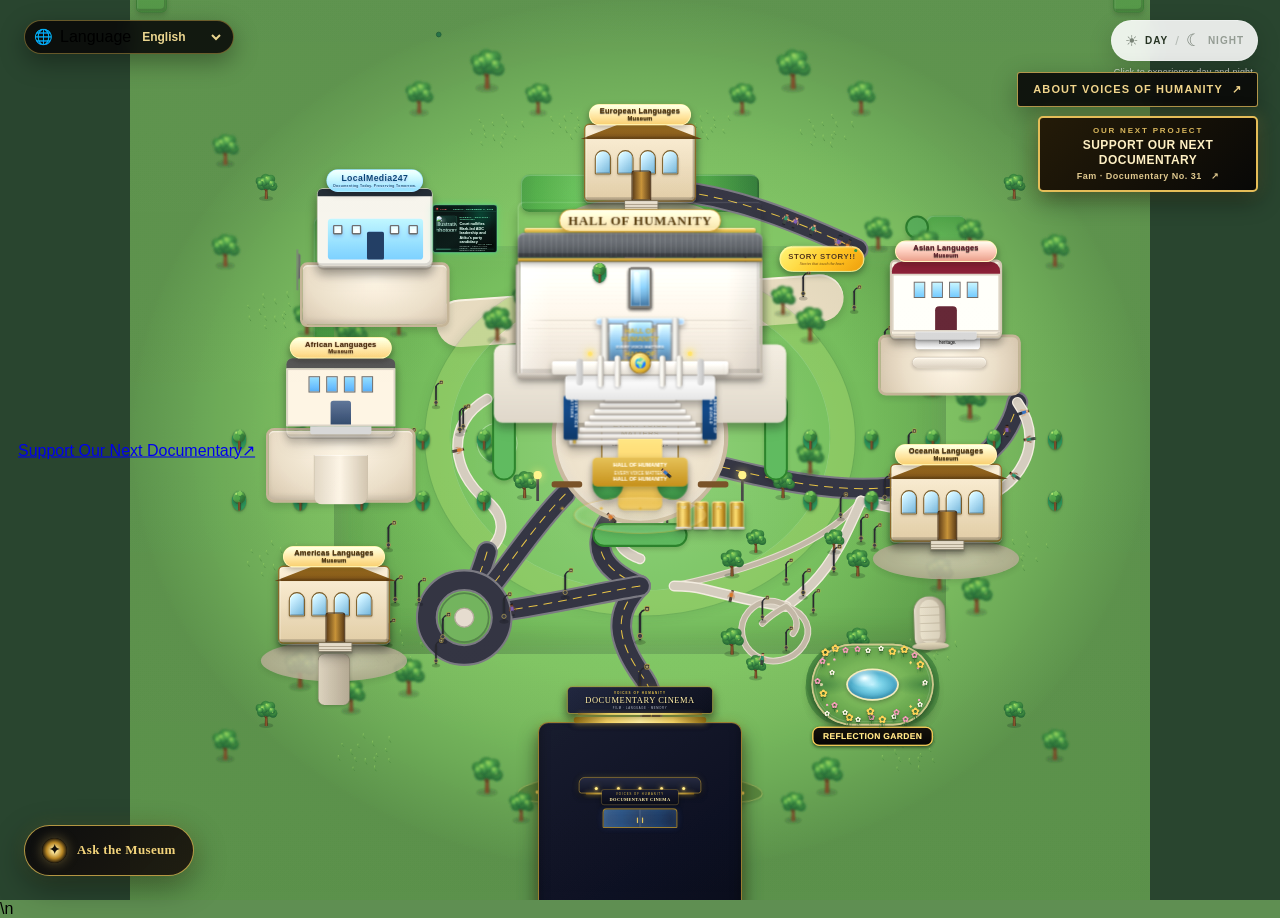
==== commit 36e4ff7d: "Refresh museum stylesheet cache for sponsor link fix" ====
--- a/museum/index.html
+++ b/museum/index.html
@@ -25,7 +25,7 @@
     <meta name="twitter:description" content="Explore the living museum of Voices of Humanity. Every Voice Matters.">
     <meta name="twitter:image" content="https://franciserenje.github.io/voices-of-humanity/images/logo/voices-of-humanity-logo-new.png">
 
-    <link rel="stylesheet" href="css/museum.css?v=20261013-lm247-editorial-images">
+    <link rel="stylesheet" href="css/museum.css?v=20261106-sponsor-left-fix">
     <link rel="stylesheet" href="css/africa-click-fix.css?v=20261026-continental-hit-repair">
     <script src="js/continental-museum-click-repair.js?v=20261029-pointerup-recovery"></script>
     <link rel="stylesheet" href="css/cinema.css">
--- a/museum/css/museum.css
+++ b/museum/css/museum.css
@@ -8641,3 +8641,29 @@
         font-size:13px !important;
     }
 }
+
+
+/* Viewport-pinned sponsorship link (the link is reparented to body by museum/index.html). */
+body > .visitor-sponsor-link{
+    position:fixed !important;
+    left:18px !important;
+    top:50% !important;
+    right:auto !important;
+    bottom:auto !important;
+    transform:translateY(-50%) !important;
+    z-index:2147483000 !important;
+    display:inline-flex !important;
+    align-items:center !important;
+    justify-content:center !important;
+    width:max-content !important;
+    max-width:min(260px, calc(100vw - 36px)) !important;
+    white-space:normal !important;
+    text-align:center !important;
+}
+@media(max-width:700px){
+    body > .visitor-sponsor-link{
+        left:10px !important;
+        max-width:190px !important;
+        font-size:13px !important;
+    }
+}
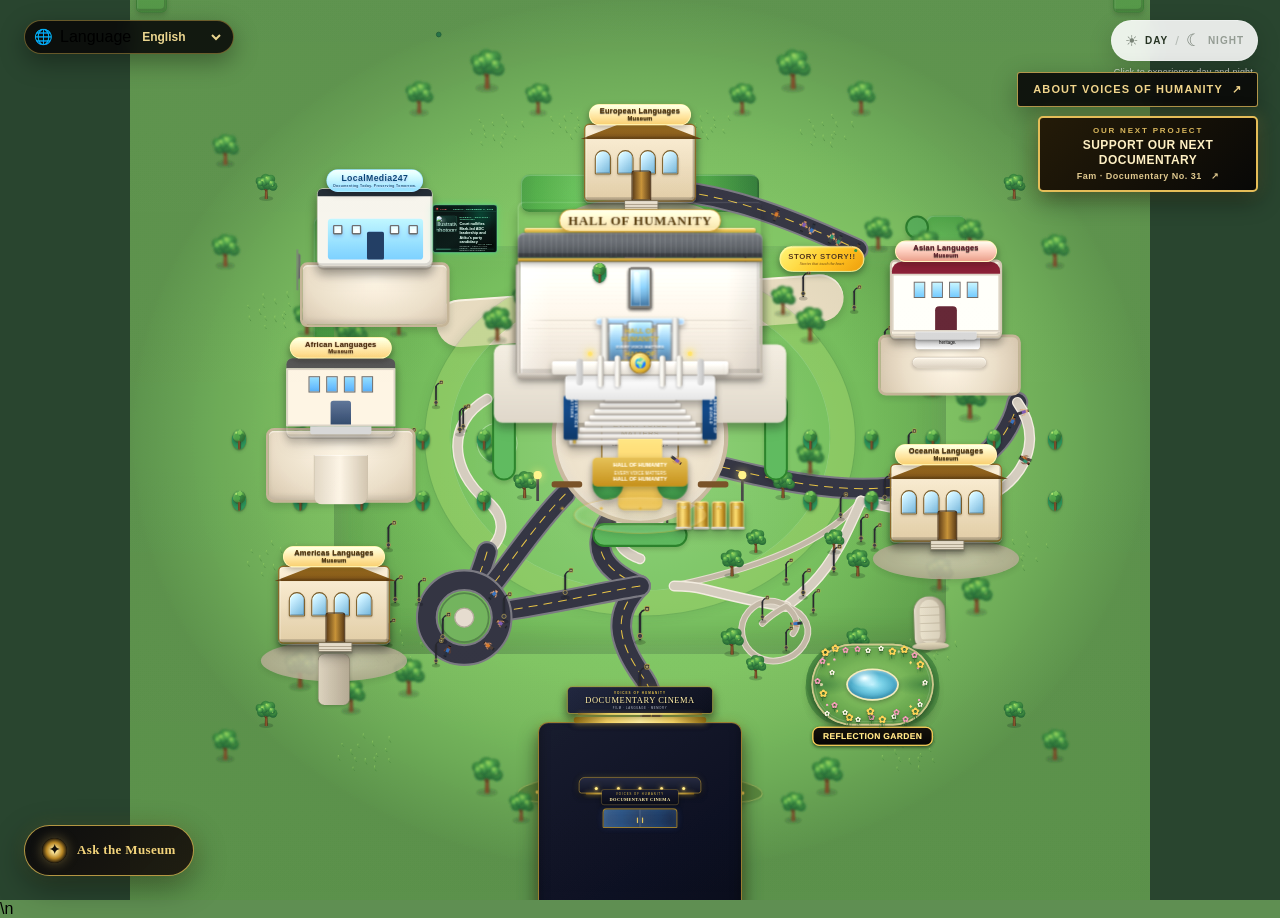
==== commit 14378aff: "Undo sponsorship link positioning experiment" ====
--- a/museum/index.html
+++ b/museum/index.html
@@ -25,7 +25,7 @@
     <meta name="twitter:description" content="Explore the living museum of Voices of Humanity. Every Voice Matters.">
     <meta name="twitter:image" content="https://franciserenje.github.io/voices-of-humanity/images/logo/voices-of-humanity-logo-new.png">
 
-    <link rel="stylesheet" href="css/museum.css?v=20261106-sponsor-left-fix">
+    <link rel="stylesheet" href="css/museum.css?v=20261013-lm247-editorial-images">
     <link rel="stylesheet" href="css/africa-click-fix.css?v=20261026-continental-hit-repair">
     <script src="js/continental-museum-click-repair.js?v=20261029-pointerup-recovery"></script>
     <link rel="stylesheet" href="css/cinema.css">
@@ -2638,24 +2638,6 @@
   else window.addEventListener("load",function(){setTimeout(retry,400);},{once:true});
 })();
 </script>
-
-<script>
-/* Keep the sponsorship link outside transformed museum sections so
-   fixed positioning is relative to the browser viewport. */
-(function(){
-  function pinSponsorshipLink(){
-    var link=document.querySelector(".visitor-sponsor-link");
-    if(!link || link.parentNode===document.body) return;
-    document.body.appendChild(link);
-  }
-  if(document.readyState==="loading"){
-    document.addEventListener("DOMContentLoaded",pinSponsorshipLink,{once:true});
-  }else{
-    pinSponsorshipLink();
-  }
-})();
-</script>
-
 </body>
 
 </html>
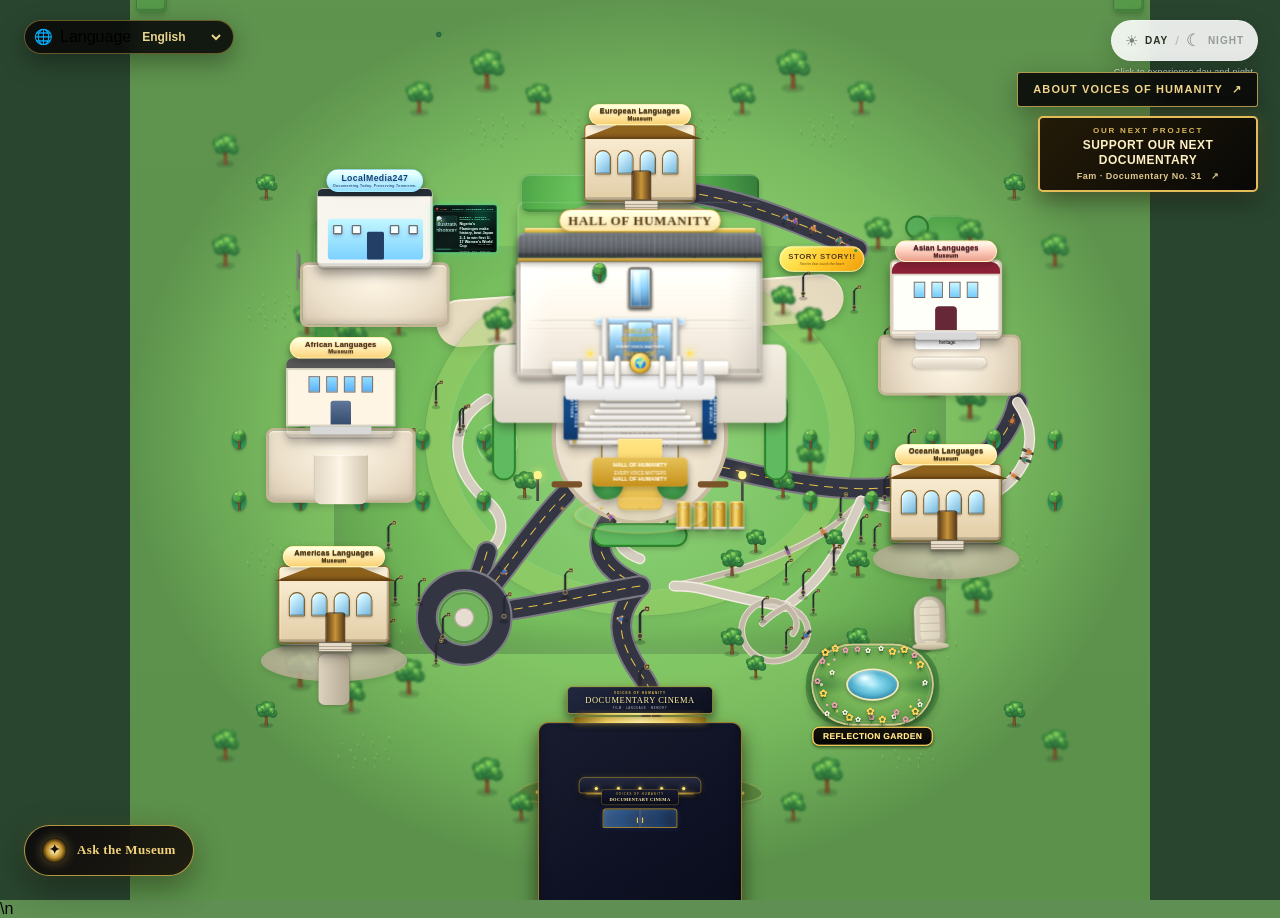
==== commit 705801c5: "Refresh African museum click-area stylesheet" ====
--- a/museum/index.html
+++ b/museum/index.html
@@ -26,7 +26,7 @@
     <meta name="twitter:image" content="https://franciserenje.github.io/voices-of-humanity/images/logo/voices-of-humanity-logo-new.png">
 
     <link rel="stylesheet" href="css/museum.css?v=20261013-lm247-editorial-images">
-    <link rel="stylesheet" href="css/africa-click-fix.css?v=20261026-continental-hit-repair">
+    <link rel="stylesheet" href="css/africa-click-fix.css?v=20261108-full-africa-hit-area">
     <script src="js/continental-museum-click-repair.js?v=20261029-pointerup-recovery"></script>
     <link rel="stylesheet" href="css/cinema.css">
     <link rel="stylesheet" href="css/life/trees.css">
--- a/museum/css/museum.css
+++ b/museum/css/museum.css
@@ -8614,56 +8614,3 @@
 #africaComplex #africaMuseum{
     z-index:80 !important;
 }
-
-
-/* SUPPORT OUR NEXT DOCUMENTARY — fixed to the left edge of the visitor's screen.
-   Keep the existing link and destination; only change its screen position. */
-.visitor-centre .visitor-sponsor-link{
-    position:fixed !important;
-    left:18px !important;
-    top:50% !important;
-    right:auto !important;
-    bottom:auto !important;
-    transform:translateY(-50%) !important;
-    z-index:10000 !important;
-    display:inline-flex !important;
-    align-items:center !important;
-    justify-content:center !important;
-    max-width:min(260px, calc(100vw - 36px)) !important;
-    white-space:normal !important;
-    text-align:center !important;
-}
-
-@media(max-width:700px){
-    .visitor-centre .visitor-sponsor-link{
-        left:10px !important;
-        max-width:190px !important;
-        font-size:13px !important;
-    }
-}
-
-
-/* Viewport-pinned sponsorship link (the link is reparented to body by museum/index.html). */
-body > .visitor-sponsor-link{
-    position:fixed !important;
-    left:18px !important;
-    top:50% !important;
-    right:auto !important;
-    bottom:auto !important;
-    transform:translateY(-50%) !important;
-    z-index:2147483000 !important;
-    display:inline-flex !important;
-    align-items:center !important;
-    justify-content:center !important;
-    width:max-content !important;
-    max-width:min(260px, calc(100vw - 36px)) !important;
-    white-space:normal !important;
-    text-align:center !important;
-}
-@media(max-width:700px){
-    body > .visitor-sponsor-link{
-        left:10px !important;
-        max-width:190px !important;
-        font-size:13px !important;
-    }
-}
--- a/museum/css/africa-click-fix.css
+++ b/museum/css/africa-click-fix.css
@@ -104,3 +104,40 @@
   pointer-events:auto !important;
   z-index:2147483647 !important;
 }
+
+
+/* FINAL AFRICAN MUSEUM HIT-AREA REPAIR — 8 November 2026.
+   Keep the continental complex in the hit-test tree, but allow only the
+   museum building itself to receive pointer events. The building's own
+   transparent button spans the roof, walls and entrance. */
+#africaComplex{
+  pointer-events:auto !important;
+  z-index:2147483640 !important;
+}
+#africaComplex > :not(#africaMuseum){
+  pointer-events:none !important;
+}
+#africaComplex #africaMuseum{
+  position:absolute !important;
+  left:100px !important;
+  top:0 !important;
+  width:320px !important;
+  height:230px !important;
+  display:block !important;
+  overflow:visible !important;
+  pointer-events:auto !important;
+  cursor:pointer !important;
+  z-index:2147483641 !important;
+}
+#africaComplex #africaMuseum > .full-building-hit-surface{
+  position:absolute !important;
+  display:block !important;
+  inset:-68px -6px auto auto !important;
+  width:332px !important;
+  height:304px !important;
+  opacity:0 !important;
+  visibility:visible !important;
+  pointer-events:auto !important;
+  cursor:pointer !important;
+  z-index:2147483647 !important;
+}
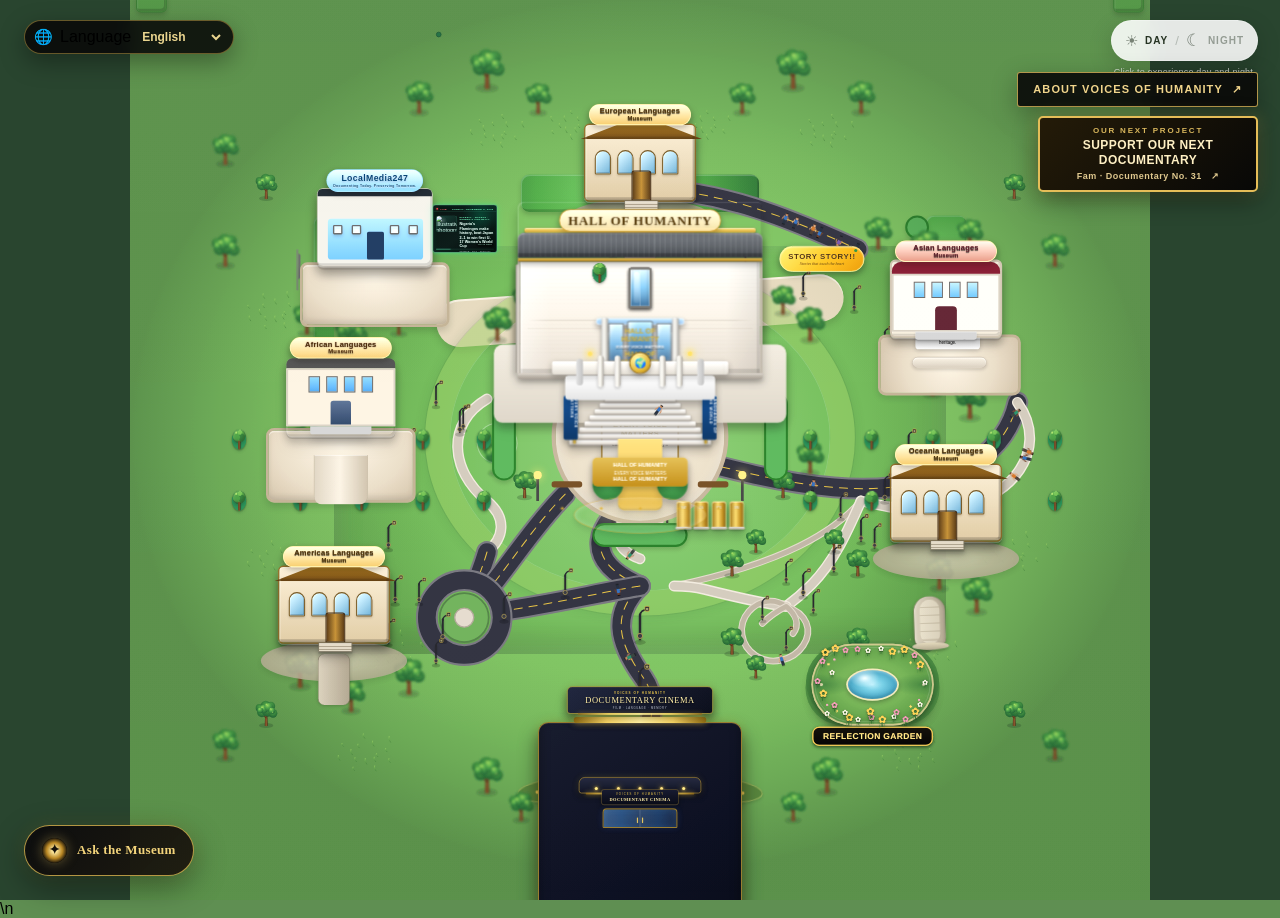
==== commit 195f68f8: "Refresh African museum interaction stylesheet" ====
--- a/museum/index.html
+++ b/museum/index.html
@@ -26,7 +26,7 @@
     <meta name="twitter:image" content="https://franciserenje.github.io/voices-of-humanity/images/logo/voices-of-humanity-logo-new.png">
 
     <link rel="stylesheet" href="css/museum.css?v=20261013-lm247-editorial-images">
-    <link rel="stylesheet" href="css/africa-click-fix.css?v=20261108-full-africa-hit-area">
+    <link rel="stylesheet" href="css/africa-click-fix.css?v=20261108-africa-hit-area-v2">
     <script src="js/continental-museum-click-repair.js?v=20261029-pointerup-recovery"></script>
     <link rel="stylesheet" href="css/cinema.css">
     <link rel="stylesheet" href="css/life/trees.css">
--- a/museum/css/africa-click-fix.css
+++ b/museum/css/africa-click-fix.css
@@ -106,38 +106,40 @@
 }
 
 
-/* FINAL AFRICAN MUSEUM HIT-AREA REPAIR — 8 November 2026.
-   Keep the continental complex in the hit-test tree, but allow only the
-   museum building itself to receive pointer events. The building's own
-   transparent button spans the roof, walls and entrance. */
+/* AFRICAN MUSEUM HIT-AREA REPAIR — 8 November 2026.
+   Preserve the building's existing visual geometry. The transparent button
+   is the only enlarged hit target; nearby campus scenery remains inert. */
 #africaComplex{
-  pointer-events:auto !important;
+  pointer-events:none !important;
   z-index:2147483640 !important;
 }
-#africaComplex > :not(#africaMuseum){
-  pointer-events:none !important;
-}
 #africaComplex #africaMuseum{
-  position:absolute !important;
-  left:100px !important;
-  top:0 !important;
-  width:320px !important;
-  height:230px !important;
-  display:block !important;
-  overflow:visible !important;
   pointer-events:auto !important;
   cursor:pointer !important;
   z-index:2147483641 !important;
 }
+#africaComplex #africaMuseum > *{
+  pointer-events:none !important;
+}
 #africaComplex #africaMuseum > .full-building-hit-surface{
   position:absolute !important;
-  display:block !important;
-  inset:-68px -6px auto auto !important;
+  left:-6px !important;
+  top:-68px !important;
   width:332px !important;
   height:304px !important;
-  opacity:0 !important;
+  display:block !important;
+  margin:0 !important;
+  padding:0 !important;
+  border:0 !important;
+  border-radius:14px !important;
+  background:rgba(0,0,0,.001) !important;
+  box-shadow:none !important;
+  opacity:1 !important;
   visibility:visible !important;
+  appearance:none !important;
+  -webkit-appearance:none !important;
   pointer-events:auto !important;
   cursor:pointer !important;
+  touch-action:manipulation !important;
   z-index:2147483647 !important;
 }
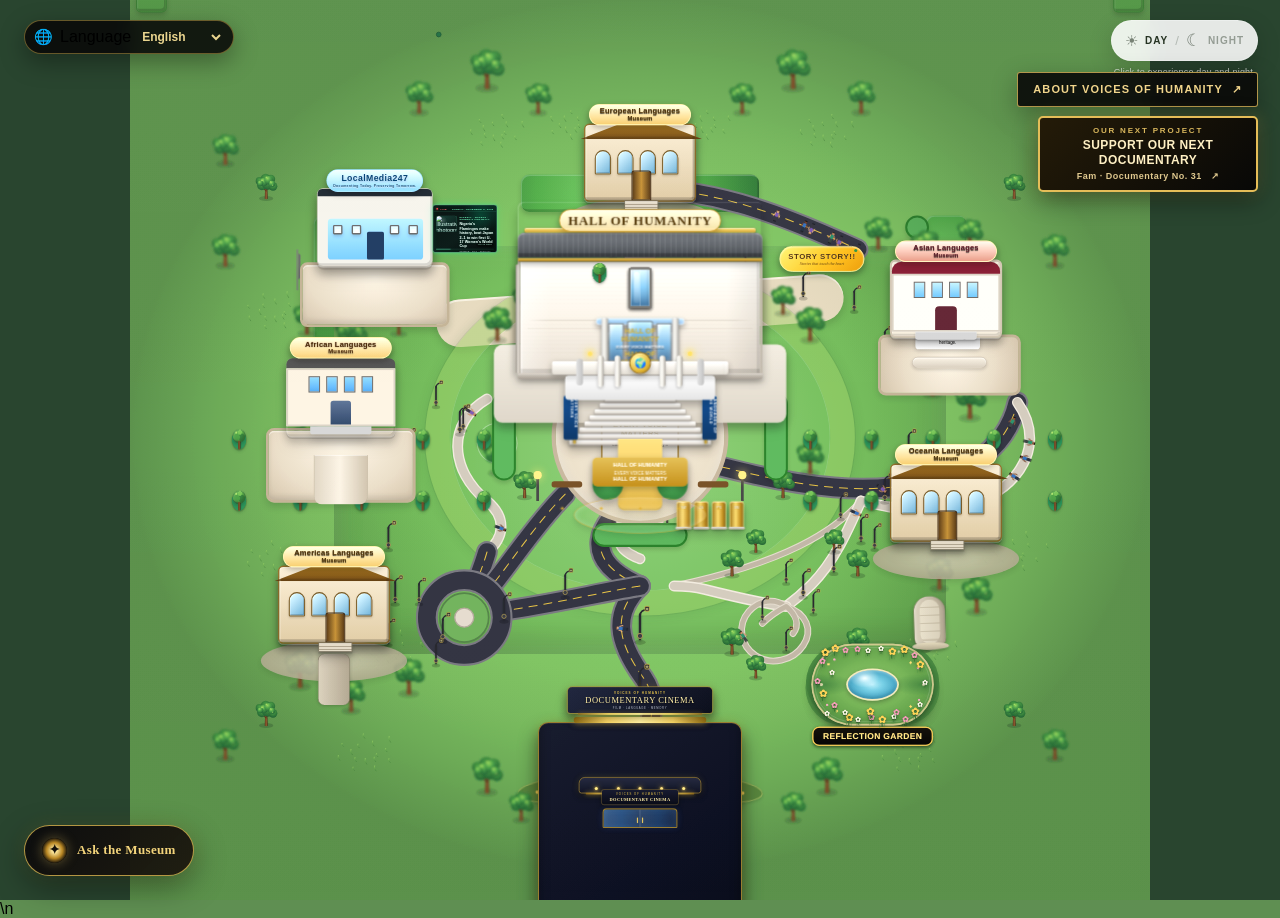
==== commit 2076ff64: "Fix African museum close button and reopening" ====
--- a/museum/index.html
+++ b/museum/index.html
@@ -27,7 +27,7 @@
 
     <link rel="stylesheet" href="css/museum.css?v=20261013-lm247-editorial-images">
     <link rel="stylesheet" href="css/africa-click-fix.css?v=20261108-africa-hit-area-v2">
-    <script src="js/continental-museum-click-repair.js?v=20261029-pointerup-recovery"></script>
+    <script src="js/continental-museum-click-repair.js?v=20261109-africa-reopen-fix"></script>
     <link rel="stylesheet" href="css/cinema.css">
     <link rel="stylesheet" href="css/life/trees.css">
     <link rel="stylesheet" href="css/life/flags.css">
@@ -378,7 +378,7 @@
         }
 
         function africanClose(target){
-            var button = target && target.closest ? target.closest(".african-languages-experience-close") : null;
+            var button = target && target.closest ? target.closest(".african-languages-experience-close,.african-languages-close-hit-zone") : null;
             if(!button) return false;
 
             var overlay = button.closest(".african-languages-experience-overlay");
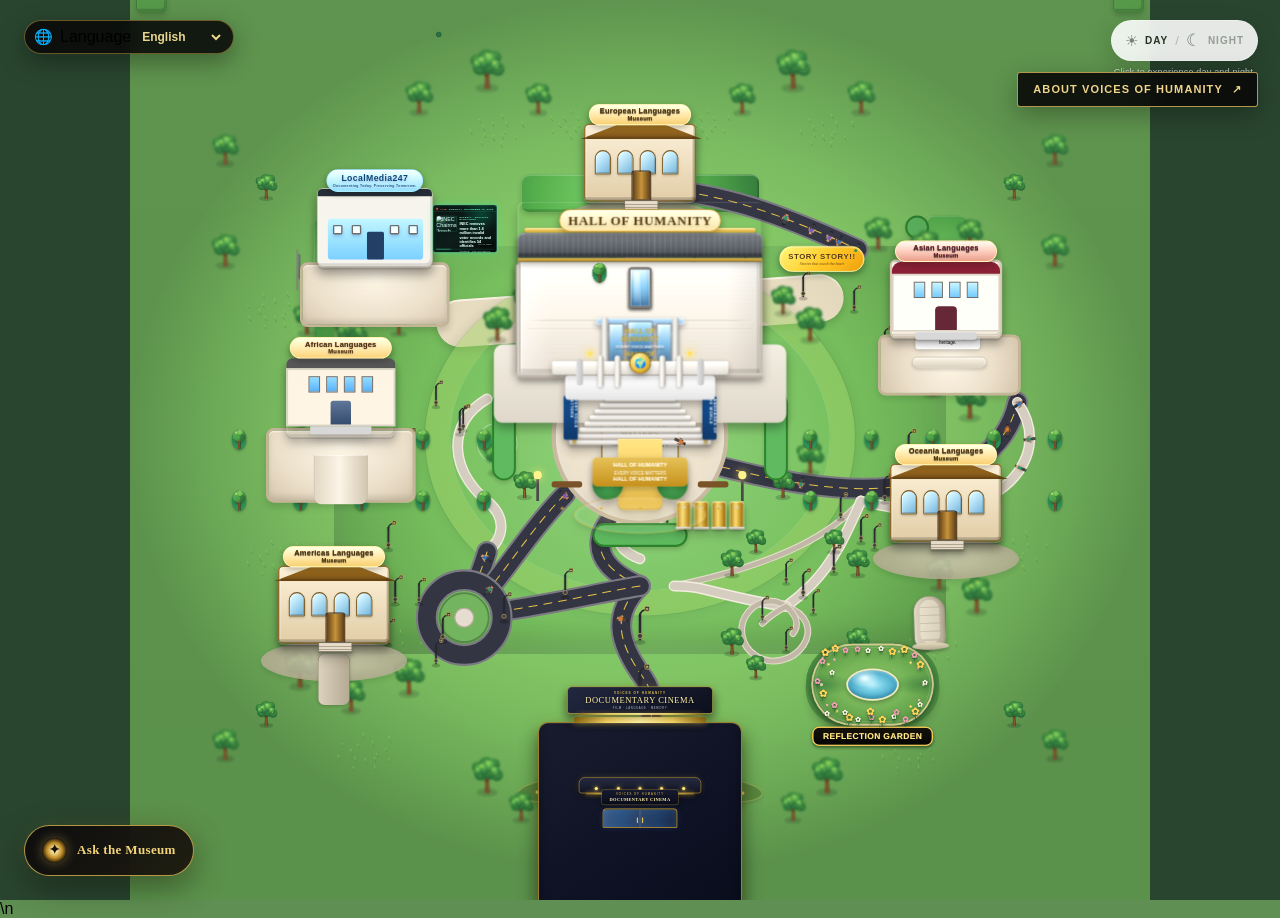
==== commit e11a298c: "Remove next documentary promotion from museum homepage" ====
--- a/museum/index.html
+++ b/museum/index.html
@@ -42,8 +42,6 @@
     <link rel="stylesheet" href="css/museum-chat.css?v=20261009-chat-separation">
     <link rel="stylesheet" href="css/story-story.css?v=20261102-story-beside-hall-v6">
     <link rel="stylesheet" href="css/about-entry.css?v=20261030-about-entry-1">
-    <link rel="stylesheet" href="css/fam-sponsorship-garden-entry.css?v=20261104-fam-compact-8">
-    <script defer src="js/fam-sponsorship-garden-entry.js?v=20261104-fam-layout-fix-2"></script>
 
     <!-- TAWK INPUT FOCUS PROTECTION
          Screen-space museum fallbacks must not treat clicks over Tawk's iframe as building clicks. -->
@@ -1321,7 +1319,6 @@
             <span>Visitor Centre</span>
             <a class="visitor-about-link" href="../about.html" target="_blank" rel="noopener">About Voices of Humanity <span aria-hidden="true">↗</span></a>
             <a class="visitor-portfolio-link" href="../work-with-me.html" target="_blank" rel="noopener">Professional Portfolio <span aria-hidden="true">↗</span></a>
-            <a class="visitor-sponsor-link" href="sponsorship.html" target="_blank" rel="noopener">Support Our Next Documentary <span aria-hidden="true">↗</span></a>
 
         </div>
 
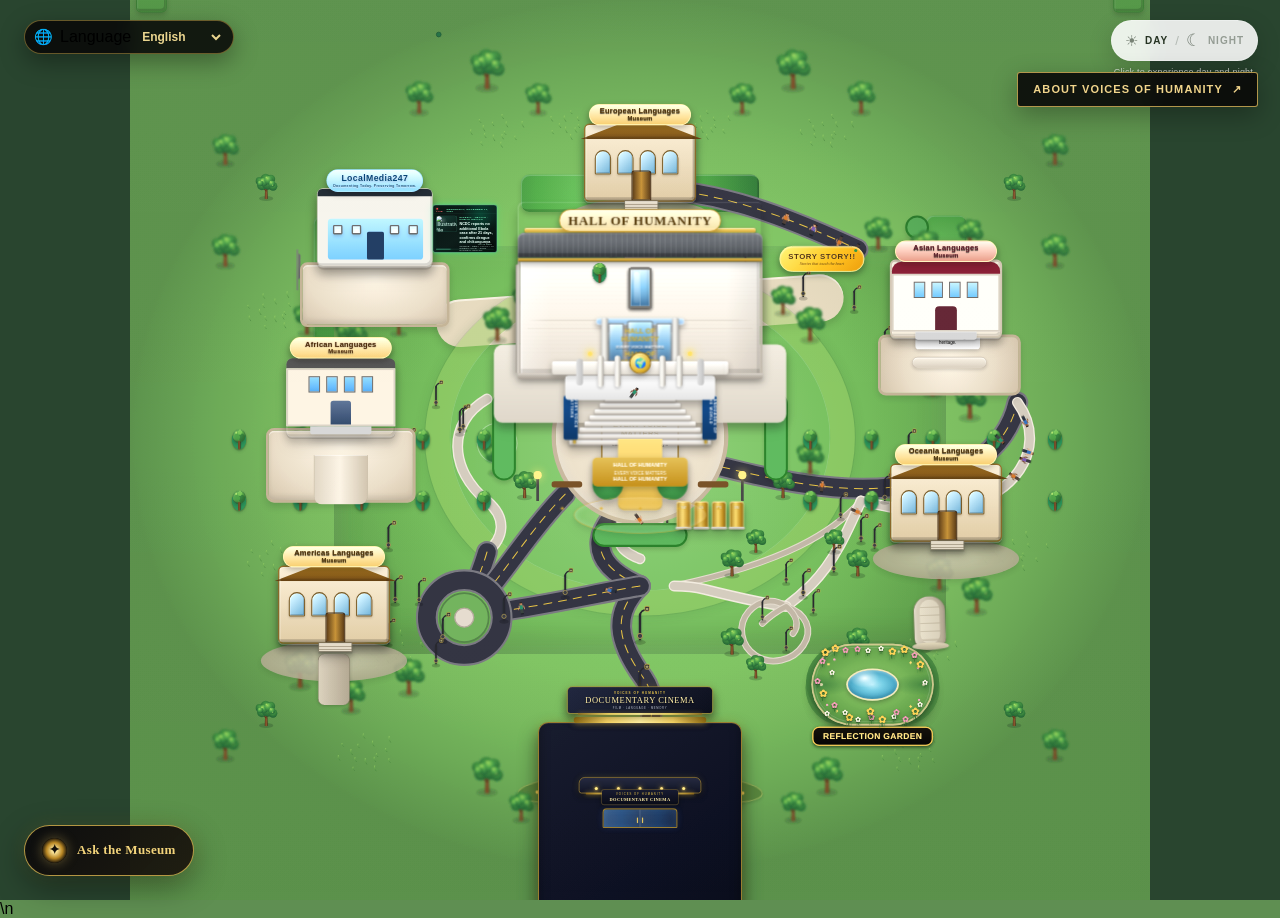
==== commit 4c90b488: "Temporarily disable Tawk.to live chat" ====
--- a/museum/index.html
+++ b/museum/index.html
@@ -2443,6 +2443,8 @@
 })();
 </script>
 
+<script>window.VOH_TAWK_TEMPORARILY_DISABLED = true;</script>
+
 <!-- VOICES OF HUMANITY LIVE HELPDESK — TAWK.TO -->
 <script type="text/javascript">
 (function(){
@@ -2487,6 +2489,7 @@
     window.__vohOpenLiveHelpdesk = function(){
         var attempts = 0;
         function openHelpdesk(){
+            if(window.VOH_TAWK_TEMPORARILY_DISABLED) return;
             attempts++;
             if(window.Tawk_API &&
                typeof window.Tawk_API.showWidget === "function" &&
@@ -2505,6 +2508,7 @@
     };
 
     (function(){
+        if(window.VOH_TAWK_TEMPORARILY_DISABLED) return;
         var s1=document.createElement("script"),s0=document.getElementsByTagName("script")[0];
         s1.async=true;
         s1.src="https://embed.tawk.to/6ac6ff9c8dca8234c9fe2af8/1k4clcv81";
